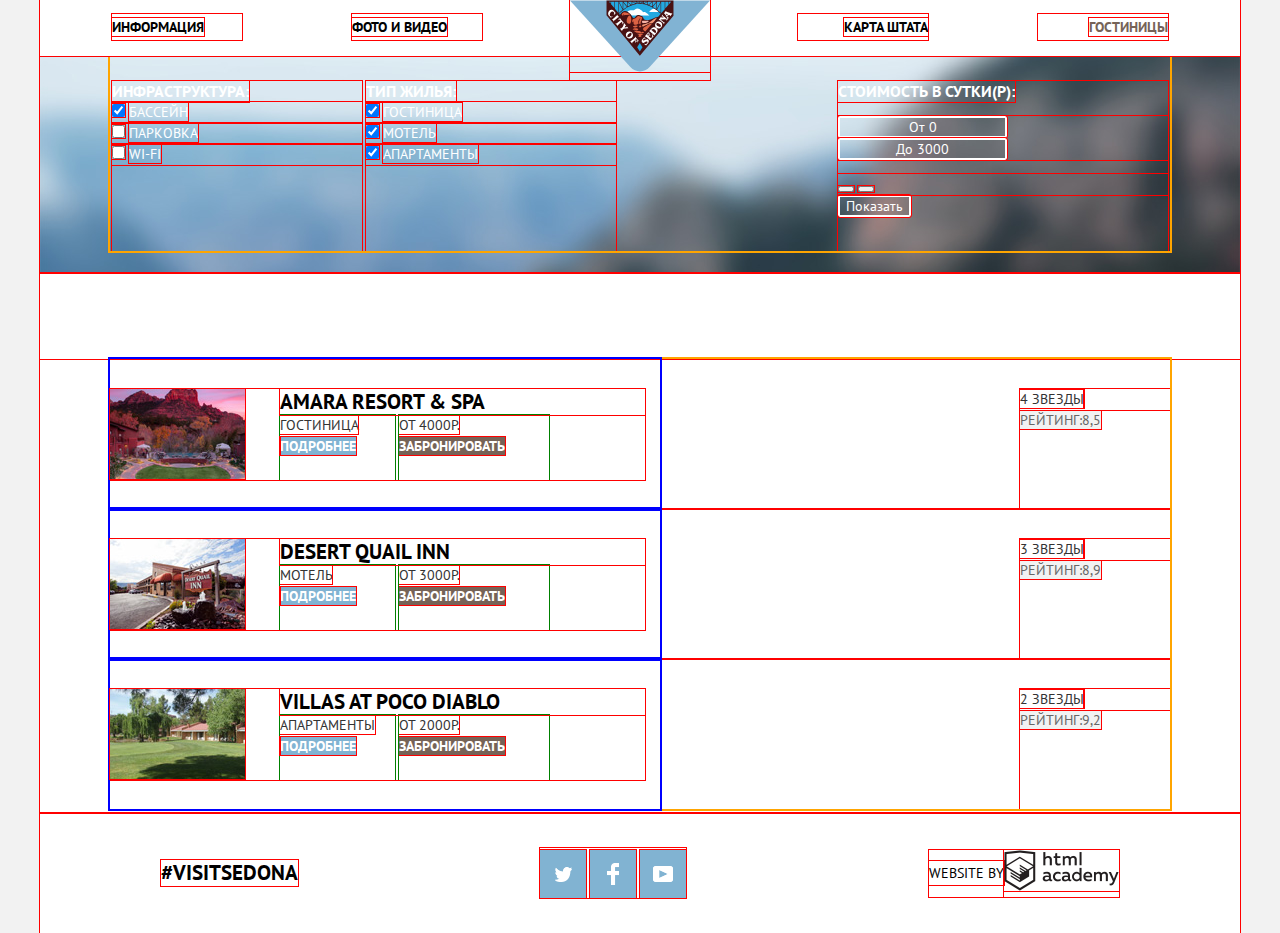
==== hotels.html @ c4cbf777 "Задание 16(v.2) Устранил замечания." ====
<!DOCTYPE html>
<html lang="ru">
  <head>
    <meta charset="utf-8">
    <title>HTML Academy: Седона</title>
    <link href="https://fonts.googleapis.com/css?family=PT+Sans:400,700&amp;subset=cyrillic" rel="stylesheet">
    <link rel="stylesheet" type="text/css" href="css/normalize.css">
    <link rel="stylesheet" type="text/css" href="css/style.css">
    <!-- <link href="css/outline.css" rel="stylesheet"> -->
  </head>
  <body class="inner-page">
   <div class="container">
    <header class="main-header">      
      <nav class="main-navigation">
        <a class="main-header-logo" href="index.html">
          <img src="img/logo-city-sedona.svg" width="140" height="72" alt="Логотип города Седона">
        </a>
        <ul class="site-navigation">
          <li>
            <a class="link-style" href="info.html">Информация</a>
          </li>
          <li>
            <a class="link-style" href="photo&video.html">Фото и видео</a>
          </li>
          <li>
            <a class="link-style" href="map.html">Карта штата</a>
          </li>
          <li class="main-navigation-current">
            <a class="link-style" href="#">Гостиницы</a>
          </li>
        </ul>
      </nav>
    </header>

    <main>
      <h1 class="visually-hidden">Поиск гостиницы в Седоне</h1>

      <section class="hotels-filter">
        <h2 class="visually-hidden">Фильтр поиска гостиницы</h2>
        <form class="filters container-second" method="get"  action="https://echo.htmlacademy.ru"> 
          <fieldset>
            <legend>Инфраструктура:</legend>
            <ul>
              <li>                
                <input class="checkbox" type="checkbox" name="pool" id="pool" checked>
                <label for="pool" >Бассейн</label>
              </li>
              <li>
                <input class="checkbox" type="checkbox" name="parking" id="parking">
                <label for="parking" >Парковка</label>
              </li>
              <li>
                <input class="checkbox" type="checkbox" name="wi-fi" id="wi-fi">
                <label for="wi-fi" >wi-fi</label>
              </li>
            </ul>            
          </fieldset>
          <fieldset>
            <legend>Тип жилья:</legend>
            <ul>
              <li>
                <input class="checkbox" type="checkbox" name="hotel" id="hotel" checked>
                <label for="hotel" >Гостиница</label>
              </li>
              <li>
                <input class="checkbox" type="checkbox" name="motel" id="motel" checked>
                <label for="motel" >Мотель</label>                
              </li>
              <li>
                <input class="checkbox" type="checkbox" name="apartaments" id="apartaments" checked>
                <label for="apartaments">Апартаменты</label>
              </li>
            </ul>
          </fieldset>
          
          <fieldset>
            <legend>Стоимость в сутки(Р):</legend>
            <p>
              <input type="text" name="cost-min" id="cost-min" value="От 0" aria-label="Цена от">
              <input type="text" name="cost-max" id="cost-max" value="До 3000" aria-label="Цена до">
            </p>
           <div>
             <button class="slider-button" type="button" aria-label="Кнопка ползунка левая"></button>
             <button class="slider-button" type="button" aria-label="Кнопка ползунка правая"></button>
           </div>
           <button class="submit-button" type="submit">Показать</button>          
          </fieldset>
        </form>        
      </section>

      <section class="hotels-list">
        <h2 class="visually-hidden">Список гостиниц</h2>
        <div class="list-sort">
          <!-- Тут будет панель сортировки -->
        </div>
        <ul class="container-second">
          <li>                        
            <div class="hotel-data">
              <img src="img/minifoto-hotels-amara.jpg" width="135" height="90" alt="Гостиница Амара">
              <div class="text-wrap">
                <a class="link-style hotel-page" href="#">
                  <h3>Amara resort & spa</h3>
                </a>
                <p class="left-group">
                  <span>Гостиница</span>
                  <a class="detail btn" href="#">Подробнее</a>
                </p>
                <p class="right-group">
                  <span>от 4000р.</span>
                  <a class="book btn" href="#">Забронировать</a>
                </p>
              </div>
            </div>

            <div class="hotel-ranking">
              <p class="hotel-stars">
                <span class="hotel-stars-text">4 Звезды</span>
                <span class="hotel-stars-img"></span>
                <span class="hotel-stars-img"></span>
                <span class="hotel-stars-img"></span>
                <span class="hotel-stars-img"></span>                
              </p>
              <p class="ranking-block">Рейтинг:8,5</p> 
            </div>
         </li>

         <li>
            <div class="hotel-data">
              <img src="img/minifoto-hotels-desert.jpg" width="135" height="90" alt="Мотель Desert Quail">
              <div class="text-wrap">
                <a class="link-style hotel-page" href="#">
                  <h3>Desert Quail INN</h3>
                </a>
                <p class="left-group">
                  <span>Мотель</span>
                  <a class="detail btn" href="#">Подробнее</a>
                </p>
                <p class="right-group">
                  <span>от 3000р.</span>
                  <a class="book btn" href="#">Забронировать</a>
                </p>
              </div>
            </div> 
            
            <div class="hotel-ranking">
              <p class="hotel-stars">
                <span class="hotel-stars-text">3 Звезды</span>
                <span class="hotel-stars-img"></span>
                <span class="hotel-stars-img"></span>
                <span class="hotel-stars-img"></span>                
              </p>
              <p class="ranking-block">Рейтинг:8,9</p> 
            </div>
         </li>

         <li>
            <div class="hotel-data">
              <img src="img/minifoto-hotels-diablo.jpg" width="135" height="90" alt="Апартаменты Villas at POCO DIABLO">
              <div class="text-wrap">
                <a class="link-style hotel-page" href="#">
                  <h3>Villas at POCO DIABLO</h3>
                </a>
                <p class="left-group">
                  <span>Апартаменты</span>
                  <a class="detail btn" href="#">Подробнее</a>
                </p>
                <p class="right-group">
                  <span>от 2000р.</span>
                  <a class="book btn" href="#">Забронировать</a>
                </p>
              </div>
            </div>
            
            <div class="hotel-ranking">
              <p class="hotel-stars">
                <span class="hotel-stars-text">2 Звезды</span>
                <span class="hotel-stars-img"></span>
                <span class="hotel-stars-img"></span>                
              </p>              
              <p class="ranking-block">Рейтинг:9,2</p>              
            </div>
         </li>         
        </ul>        
      </section>      
    </main>

    <footer class="main-footer">
      <a class="link-style" href="#">#visitsedona</a>

      <ul class="footer-social">
        <li>
          <a class="twitter" href="#">Твитер</a>
        </li>
        <li>
          <a class="facebook" href="#">Фейсбук</a>
        </li>
        <li>
          <a class="youtube" href="#">Ютуб</a>
        </li>
      </ul> 

      <p class="footer-copyright">
        <span>website by</span>
        <a href="https://htmlacademy.ru/intensive/htmlcss" target="blank">
          <img src="img/logo-academy.png" width="115" height="41" alt="Логотип HTML-Academy">
        </a>         
      </p>     
    </footer>
   </div>  
  </body>
</html>
---- css/style.css ----
body {
	margin: 0;
	padding: 0;
	margin-left: auto;
	margin-right: auto;
	
	width: 1280px;

	font-family: 'PT Sans', Arial, sans-serif;
	font-size: 14px;
	line-height: 21px;	
	color: #333333;
	text-transform: uppercase;

	/*opacity:0.4;*/

	background-color: #f2f2f2;
}

* {
	outline: 1px solid rgba(255, 0 , 0, 1);
}

a {
	text-decoration: none;	
}

.visually-hidden {
  position: absolute;
  clip: rect(0 0 0 0);
  width: 1px;
  height: 1px;
  margin: -1px;
}

.main-navigation {	
	position: relative;
	color: black;
	font-weight: bold;
	line-height: 26px;	

	background-color: #ffffff;
}

.site-navigation,
.footer-social,
.site-navigation li {
	padding: 0;
	margin: 0;
	list-style: none;	
}

.link-style {
	color: black;
}


.site-navigation a:focus,
.main-footer a:focus,
.site-navigation a:hover,
.main-footer a:hover {
	color: #81b3d2;
}

.site-navigation a:active,
.main-footer a:active {
		color: rgba(0, 0, 0, 0.3);
}

.greeting {
	background-image: url("../img/photo-canyon.jpg");
	background-position: 0 -83px;
	background-repeat: no-repeat;
	background-size: 100%;
	text-align: center;
	
	background-color: #ddebf4;
}
.greeting:after {
	position: absolute;
	display: block;
	content: "";
	width: 1202px;
	height: 91px;
	background-image: url("../img/polygon-mask.png");
	background-position: -1px 16px;
	background-repeat: no-repeat;
	background-size: 100%;
	
}


.features{
	background-color: #ffffff;
	text-align: center;
}

.features b{
	font-size: 21px;
	line-height: 26px;
	color: black;
	margin-bottom: 26px;
}

.features b+p {
	line-height: 26px;
	margin: 0;
	margin-bottom: 50px;
}

.search {
	background-color: #ffffff;
	text-align: center;
}

.search b {
	display: block;
	padding-top: 48px;
	margin-bottom: 25px;
	font-size: 30px;
	line-height: 36px;
	color: black;	
}

.search b+p {
	padding: 0;
	margin: 0;
	margin-bottom:48px;
	line-height: 24px;
}


.search-form-button {
	width: 568px;
	height: 86px;
	padding: 0;
	font-size: 21px;
	font-weight: bold;
	line-height: 24px;
	color: #ffffff;
	text-transform: uppercase;
	border: none;

	background-color: #766357;
}


.search-form-button:focus,
.search-form-button:hover {
	background-color: #604e43;
}

.search-form-button:active {
	color: rgba(255, 255, 255, 0.3);
	background-color: #503e33;
}

.search-form-modal {
	display: none;
}

/*.search-map {
	background-image: url(../img/map.jpg);
	background-position: 0 0;
	background-repeat: no-repeat;
	background-size: 100%;
}*/

.main-footer {	
	min-height: 120px;
	background-color: #ffffff;
}

.main-footer a {
	font-size: 21px;
	line-height: 26px;
	font-weight: bold;
}

.footer-social li{
	display: inline-block;
}

.footer-social a {
	display: block;
	width: 46px;
	height: 48px;
	font-size: 0px;
	
	background-color: #81b3d2;	
}


.footer-social a:focus,
.footer-social a:hover {
	background-color: #669ec0;
}

.footer-social a:active {
	background-color: #5496bd;
}

a.twitter {
	background-image: url(../img/icon-tw.png);
	background-position: 50% 50%;
	background-repeat: no-repeat;
}

a.facebook {
	background-image: url(../img/icon-fb.png);
	background-position: 50% 50%;
	background-repeat: no-repeat;
}

a.youtube {
	background-image: url(../img/icon-yt.png);
	background-position: 50% 50%;
	background-repeat: no-repeat;
}

.footer-copyright span {	
	line-height: 24px;	
	color: black;
}

.footer-copyright p {
	padding: 0;
	margin: 0;
}

/*Далее идёт стилизация внутренней страницы*/

.main-navigation-current a {
	color: #766357;
}

.hotels-filter {	
	background-image: url(../img/filter-background.jpg);
	background-position: 0 -150px;
	background-repeat: no-repeat;
	background-size: 100%;
	color: #ffffff;

	background-color: #333333;
}

.hotels-filter ul,
.hotels-list ul {
	padding-left: 0;
	margin-top: 0;
	margin-bottom: 0;
	list-style: none;	
}

.filters fieldset {
	border: none;
}

.filters legend {
font-size: 16px;
font-weight: 700;
line-height: 21px;
}

.filters input,
.submit-button {
	text-align: center;
	color: #ffffff;
	border: 2px solid white;
	border-radius: 2px;

	background-color: rgba(0, 0, 0, 0);
}
.submit-button:hover {
	color: black;
	background-color: #ffffff;
}

.hotels-list {
	background-color: #ffffff;
}

.hotels-list h3 {
	font-size: 21px;
	font-weight: bold;
	line-height: 26px;
}

.btn {
	font-weight: bold;
	color: #ffffff;

	background-color: #333333;
}

.detail {
	background-color: #81b3d2;
}

.detail:focus,
.detail:hover {
	background-color: #669ec0;
}

.detail:active {
	background-color: #5496bd;
	color: rgba(255, 255, 255, 0.3);
}

.book {
	background-color: #766357;
}

.book:focus,
.book:hover {
	background-color: #604e43;
}

.book:active {
	background-color: #503e33;
	color: rgba(255, 255, 255, 0.3);
}

.hotel-page:focus,
.hotel-page:hover {
	color: #81b3d2;
}

.hotel-page:active {
	color: rgba(0, 0, 0, 0.3);
}

.ranking-block {
	display: inline;
	color: #666666;
	padding: 5px 13px 6px 16px;
	background-color: #f2f2f2;
}

/*Далее идут сеточные стили*/



.container {
	width: 1200px;
	margin-left: auto;
	margin-right: auto;
}

.site-navigation {
	display: flex;
	flex-direction: row;
	justify-content: space-between;
}

.site-navigation li {	
		width: 130px;
		margin-top: 14px;
		margin-bottom: 16px;
}

.site-navigation li:first-child {	
		margin-left: 72px; 
}

.site-navigation li:nth-child(2) {	
		margin-left: 110px;
		margin-right: auto;
}

.site-navigation li:nth-child(3) {	
		margin-right: 110px;
		margin-left: auto;
		text-align: right;
}

.site-navigation li:last-child {	
		margin-right: 72px;
		text-align: right;
}

.main-header-logo {
	position: absolute;
	left: 50%;
	margin-left: -70px;
}

.greeting {
	min-height: 509px;
}

.greeting img {
	padding-top: 76px;

}

.features b {
	display: block;
	padding-top: 60px;
}

.features-items {
	min-height: 1098px;
}


/*.search-map {
	min-height: 473px;
}*/

.main-footer {
	display: flex;
	min-height: 120px;
	justify-content: space-around;
	align-items: center;
}

.footer-copyright {
	display: flex;
	align-items: center;
}

/*Сеточные стили внутренней страницы*/

.hotels-filter {
	min-height: 217px;
}

.filters {	
	display: flex;
	justify-content: space-between;
}
.filters fieldset {
	padding: 0;
	margin-top: 25px;
	min-height: 170px;

}

.filters fieldset:nth-child(1){
	width: 250px;
}

.filters fieldset:nth-child(2) {
	width: 250px;
	margin-right: auto;
}
.filters fieldset:nth-child(3) {
	width: 330px;
}

.hotel-ranking {
	width: 150px;
	margin-top: 30px;	
}

.hotels-list {
	min-height: 540px;
}

.list-sort {
	min-height: 86px;
}

.hotels-list ul {
	display: flex;
	flex-direction: column;	
}

.hotels-list li {
	display: flex;
	justify-content: space-between;
	min-height: 150px;

}

.hotel-data {
	position: relative;
	outline: 2px solid blue;
	width: 550px;
}

.text-wrap {		
	width: 365px;
	min-height: 90px;
	padding-left: 170px;
	margin-top: 30px;
}

.left-group {
	display: inline-block;
	width: 115px;
	min-height: 65px;
	outline: 1px solid green;	
}

.right-group {
	display: inline-block;
	width: 150px;
	min-height: 65px;
	outline: 1px solid green;
}

.hotels-list h3,
.hotels-list p {
	padding: 0;
	margin: 0;
}

.hotel-data img {
	position: absolute;
	top: 30px;
}

.relativ-footer {
	position: relative;
	opacity: 0.9;
	bottom: 125px;

}

.container-second {
	outline: 2px solid orange;
	width: 1060px;
	margin-left: auto;
	margin-right: auto;
}

/*body {
 * Временно для сетки *
  background-image: url('../img/sedona-index-maket.jpg');
  background-size: 1280px auto;
  background-repeat: no-repeat;
} 
*/
---- css/outline.css ----
/*======================================
 Системное оформление - не изменять
=======================================*/

body {
  padding: 3px;
}

body > *,
body > * > *,
body > * > * > *,
body > * > * > * > *,
body > * > * > * > * > * {
  position: relative;
}

body > *::before,
body > * > *::before,
body > * > * > *::before,
body > * > * > * > *::before,
body > * > * > * > * > *::before {
  content: "";
  position: absolute;

  height: 24px;
  padding: 2px 5px;

  font-weight: bold;
  font-size: 16px;
  line-height: 24px;
  text-transform: lowercase;
  font-family: "Courier New", monotype;
  white-space: nowrap;
}

body > *::before {
  top: -3px;
  left: -3px;
}

body > * > *::before {
  top: -3px;
  left: -3px;
}

body > * > * > *::before {
  top: 0;
  left: 0;
}

body > * > * > * > *::before {
  top: 0;
  left: 0;
}

body > * > * > * > * > *::before {
  top: 0;
  left: 0;
}

body > * {
  background: rgba(0, 128, 0, 0.2);
  box-shadow: 0 0 0 3px green;
}

body > *::before {
  color: white;

  background: green;
}

body > * > * {
  background: rgba(255, 45, 82, 0.2);
  box-shadow: 0 0 0 3px rgb(255, 45, 82);
}

body > * > *::before {
  color: white;

  background: rgb(255, 45, 82);
}

body > * > * > * {
  background: rgba(234, 255, 45, 0.2);
  box-shadow: inset 0 0 0 2px rgb(234, 255, 45);
}

body > * > * > *::before {
  color: black;

  background: rgb(234, 255, 45);
}

body > * > * > * > * {
  background: rgba(0, 0, 255, 0.2);
  box-shadow: inset 0 0 0 2px blue;
}

body > * > * > * > *::before {
  color: white;

  background: blue;
}

body > * > * > * > * > * {
  background: rgba(128, 0, 128, 0.2);
  box-shadow: inset 0 0 0 2px purple;
}

body > * > * > * > * > *::before {
  color: white;

  background: purple;
}

.main-header::before {
  content: ".main-header";
  top: auto;
  bottom: 0;
}

.container::before {
  content: ".container";
}

main.container::before {
  content: ".container";
  top: -28px;
}

.main-header .container::before {
  top: auto;
  bottom: -28px;
}

.main-navigation::before {
  content: ".main-navigation";
  top: auto;
  left: auto;
  bottom: 0;
  right: 0;
}

.main-navigation-wrapper::before {
  content: ".main-navigation-wrapper";
}

.site-navigation::before {
  content: ".site-navigation";
}

.user-navigation::before {
  content: ".user-navigation";
}

.main-header-logo::before {
  content: ".main-header-logo";
}

.features::before {
  content: ".features";
}

.features-list::before {
  content: ".features-list";
}

.feature-item::before {
  content: ".feature-item";
  top: auto;
  bottom: 0;
}

.index-columns::before {
  content: ".index-columns";
}

.news::before {
  content: ".news";
}

.gallery::before {
  content: ".gallery";
}

.contacts::before {
  content: ".contacts";
}

.appointment::before {
  content: ".appointment";
}

.main-footer::before {
  content: ".main-footer";
}

.main-footer .container::before {
  top: -28px;
}

.footer-contacts::before {
  content: ".footer-contacts";
}

.footer-social::before {
  content: ".footer-social";
}

.footer-copyright::before {
  content: ".footer-copyright";
}

.breadcrumbs::before {
  content: ".breadcrumbs";
}

.page-title::before {
  content: ".page-title";
}

.catalog-columns::before {
  content: ".catalog-columns";
  top: -28px;
}

.filters::before {
  content: ".filters";
}

.catalog::before {
  content: '.catalog';
}

.catalog-list::before {
  content: ".catalog-list";
}

.catalog-item::before {
  content: ".catalog-item";
  top: auto;
  bottom: 0;
}

.pagination-list::before {
  content: ".pagination-list";
}

.product-photos::before {
  content: ".product-photos";
}

.product-info::before {
  content: ".product-info";
}
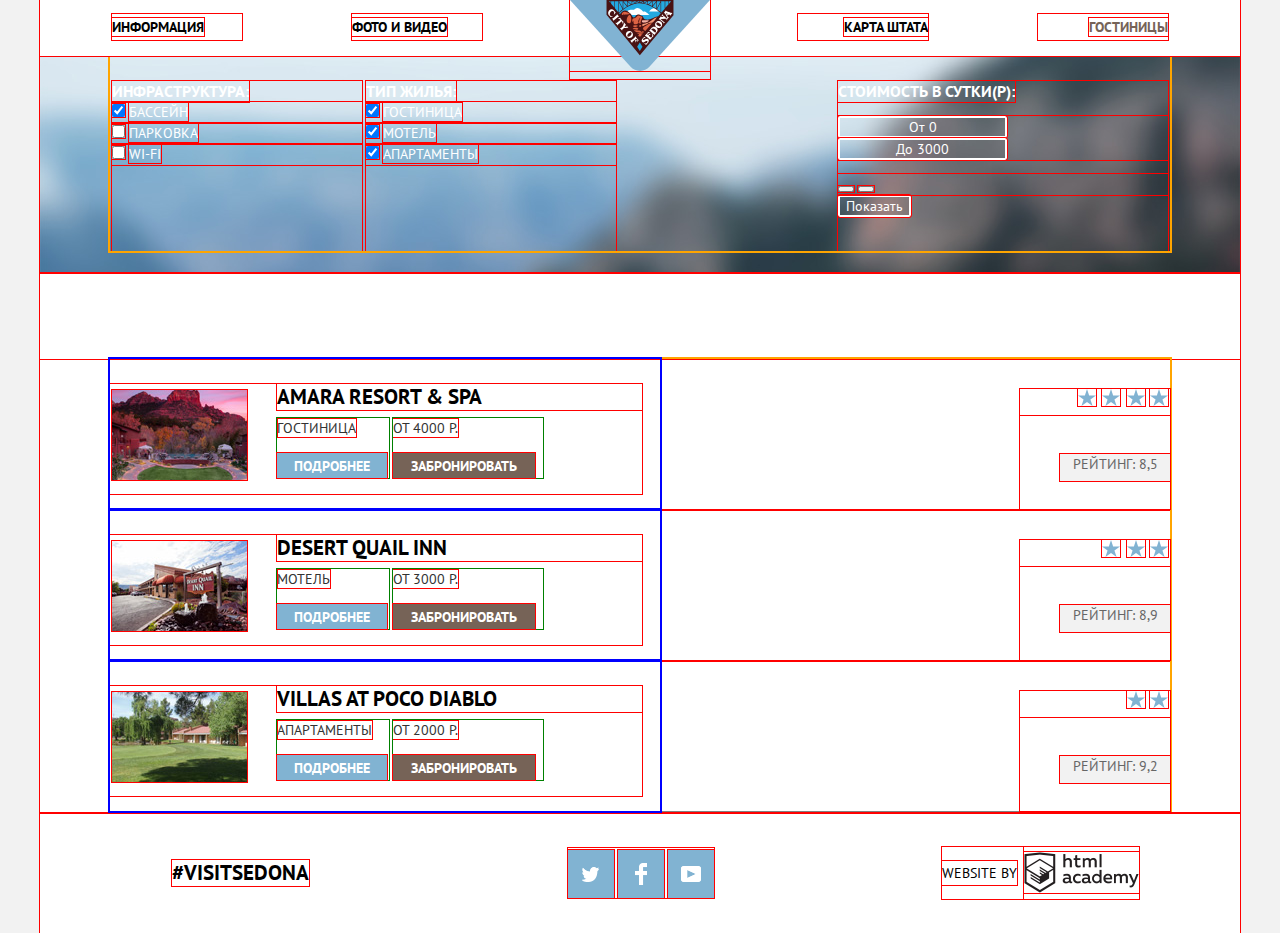
==== commit 3efd2f49: "Задание №19" ====
--- a/hotels.html
+++ b/hotels.html
@@ -106,7 +106,7 @@
                   <a class="detail btn" href="#">Подробнее</a>
                 </p>
                 <p class="right-group">
-                  <span>от 4000р.</span>
+                  <span>от 4000 р.</span>
                   <a class="book btn" href="#">Забронировать</a>
                 </p>
               </div>
@@ -118,9 +118,9 @@
                 <span class="hotel-stars-img"></span>
                 <span class="hotel-stars-img"></span>
                 <span class="hotel-stars-img"></span>
-                <span class="hotel-stars-img"></span>                
+                <span class="hotel-stars-img"></span>
               </p>
-              <p class="ranking-block">Рейтинг:8,5</p> 
+              <p class="ranking-block">Рейтинг: 8,5</p> 
             </div>
          </li>
 
@@ -136,11 +136,11 @@
                   <a class="detail btn" href="#">Подробнее</a>
                 </p>
                 <p class="right-group">
-                  <span>от 3000р.</span>
+                  <span>от 3000 р.</span>
                   <a class="book btn" href="#">Забронировать</a>
                 </p>
               </div>
-            </div> 
+            </div>
             
             <div class="hotel-ranking">
               <p class="hotel-stars">
@@ -149,7 +149,7 @@
                 <span class="hotel-stars-img"></span>
                 <span class="hotel-stars-img"></span>                
               </p>
-              <p class="ranking-block">Рейтинг:8,9</p> 
+              <p class="ranking-block">Рейтинг: 8,9</p> 
             </div>
          </li>
 
@@ -165,7 +165,7 @@
                   <a class="detail btn" href="#">Подробнее</a>
                 </p>
                 <p class="right-group">
-                  <span>от 2000р.</span>
+                  <span>от 2000 р.</span>
                   <a class="book btn" href="#">Забронировать</a>
                 </p>
               </div>
@@ -177,7 +177,7 @@
                 <span class="hotel-stars-img"></span>
                 <span class="hotel-stars-img"></span>                
               </p>              
-              <p class="ranking-block">Рейтинг:9,2</p>              
+              <p class="ranking-block">Рейтинг: 9,2</p>              
             </div>
          </li>         
         </ul>        
@@ -185,7 +185,7 @@
     </main>
 
     <footer class="main-footer">
-      <a class="link-style" href="#">#visitsedona</a>
+      <a class="link-style visitsedona" href="#">#visitsedona</a>
 
       <ul class="footer-social">
         <li>
--- a/css/style.css
+++ b/css/style.css
@@ -1,4 +1,5 @@
 body {
+	position: relative;
 	margin: 0;
 	padding: 0;
 	margin-left: auto;
@@ -25,12 +26,27 @@
 	text-decoration: none;	
 }
 
-.visually-hidden {
+img {
+  max-width: 100%;
+  height: auto;
+}
+
+.visually-hidden:not(:focus):not(:active),
+input[type="checkbox"].visually-hidden,
+input[type="radio"].visually-hidden {
   position: absolute;
-  clip: rect(0 0 0 0);
+
   width: 1px;
   height: 1px;
   margin: -1px;
+  border: 0;
+  padding: 0;
+
+  white-space: nowrap;
+
+  clip-path: inset(100%);
+  clip: rect(0 0 0 0);
+  overflow: hidden;
 }
 
 .main-navigation {	
@@ -108,7 +124,7 @@
 	margin-bottom: 50px;
 }
 
-.search {
+.search {	
 	background-color: #ffffff;
 	text-align: center;
 }
@@ -155,16 +171,217 @@
 	background-color: #503e33;
 }
 
-.search-form-modal {
-	display: none;
-}
-
-/*.search-map {
-	background-image: url(../img/map.jpg);
-	background-position: 0 0;
+.search-form-modal {	
+	position: absolute;	
+	top: 2169px;	
+	left: 50%;	
+	margin-left: -284px;
+	width: 568px;
+	min-height: 395px;
+	padding: 55px;
+	box-sizing: border-box;
+
+	color: #000000;
+	font-weight: 700;
+	line-height: 26px;	
+
+	background-color: #ffffff;
+	box-shadow: 0 5px 15px rgba(0, 1, 1, 0.2);
+}
+
+.searh-form input {
+	padding: 0;
+	border:none;
+	font-family: 'PT Sans', Arial, sans-serif;
+	font-size: 14px;
+	color: #000000;
+	font-weight: 700;
+	line-height: 26px;
+	text-transform: uppercase;
+
+	background-color: #f2f2f2;
+}
+
+.searh-form input:focus {
+	border: 2px solid #e5e5e5;
+	box-sizing: border-box;
+	background-color: #ffffff;
+}
+
+.searh-form input:hover {
+	background-color: #ebebeb;
+}
+
+.input-relative {
+	display: inline-block;
+	position: relative;
+	outline: 1px solid green;
+	width: 227px;
+	height: 38px;
+}
+.input-relative button {
+	width: 115px;
+	position: absolute;
+}
+
+
+.searh-form p:nth-child(1) {
+	margin-bottom: 29px;
+}
+
+.searh-form p:nth-child(2) {
+	margin-bottom: 30px;
+}
+.searh-form input {
+	display: inline-block;
+}
+
+label[for="date-arrival"] {
+	display: inline-block;
+	width: 108px;	
+}
+
+label[for="date-departure"] {
+	display: inline-block;
+	width: 108px;
+}
+
+
+
+label[for="number-of-adults"] {
+	display: inline-block;
+	width: 108px;
+}
+label[for="number-of-children"] {
+	display: inline-block;
+	width: 108px;
+	text-align: center;
+	padding-left: 25px;
+
+	box-sizing: border-box;
+}
+
+
+
+input[name="date-arrival"],
+input[name="date-departure"] {
+	width: 346px;
+	height: 38px;
+	padding-left: 13px;
+
+	box-sizing: border-box;
+}
+
+input[name="number-of-adults"],
+input[name="number-of-children"] {
+	width: 115px;
+	height: 38px;
+	text-align: center;
+}
+
+.searh-form button {
+	font-size: 0;
+}
+
+.searh-form button[type="button"] {
+	display: block;
+	position: absolute;
+	border: none;
+
+	width: 12px;
+	height: 11px;
+}
+
+button[type="button"].calendar-arrival {
+	width: 23px;
+	height: 22px;
+	right: 62px;
+	top: 62px;
+
+	background-image: url(../img/icon-calendar.png);
+	background-position: 50% 50%;
 	background-repeat: no-repeat;
 	background-size: 100%;
-}*/
+}
+
+button[type="button"].calendar-departure {
+	width: 23px;
+	height: 22px;
+	right: 62px;
+	top: 130px;
+
+	background-image: url(../img/icon-calendar.png);
+	background-position: 50% 50%;
+	background-repeat: no-repeat;
+	background-size: 100%;
+}
+
+.minus-adults {
+	top: 15px;
+	left: 125px;
+	background-image: url(../img/icon-minus.png);
+	background-position: 50% 50%;
+	background-repeat: no-repeat;
+	background-size: 100%;
+
+}
+
+.pluse-adults {
+	top: 15px;
+	left: 200px;
+	background-image: url(../img/icon-pluse.png);
+	background-position: 50% 50%;
+	background-repeat: no-repeat;
+	background-size: 100%;
+}
+
+.minus-children {
+	top: 15px;
+	left: 125px;
+	background-image: url(../img/icon-minus.png);
+	background-position: 50% 50%;
+	background-repeat: no-repeat;
+	background-size: 100%;
+}
+
+.pluse-children {
+	top: 15px;
+	left: 200px;
+	background-image: url(../img/icon-pluse.png);
+	background-position: 50% 50%;
+	background-repeat: no-repeat;
+	background-size: 100%;
+}
+
+.searh-form button[type="submit"] {
+	margin-top: 54px;	
+	width: 458px;
+	height: 58px;
+	font-family: 'PT Sans', Arial, sans-serif;
+	font-size: 21px;
+	color: #ffffff;
+	font-weight: 700;
+	line-height: 26px;
+	text-transform: uppercase;
+	border: none;
+
+	background-color: #81b3d2;
+}
+
+.searh-form button[type="submit"]:focus,
+.searh-form button[type="submit"]:hover {
+	background-color: #669ec0;
+}
+
+.searh-form button[type="submit"]:active {
+	color: rgba(255, 255, 255, 0.3);
+	background-color: #5496bd;
+}
+
+.search-form-modal p {
+	margin: 0;
+	padding: 0;
+}
 
 .main-footer {	
 	min-height: 120px;
@@ -197,7 +414,7 @@
 }
 
 .footer-social a:active {
-	background-color: #5496bd;
+	background-color: #5496bd;	
 }
 
 a.twitter {
@@ -218,15 +435,42 @@
 	background-repeat: no-repeat;
 }
 
-.footer-copyright span {	
+.footer-copyright span {
 	line-height: 24px;	
 	color: black;
+}
+
+.footer-copyright a {	
+	position: relative;
+	padding-top: 5px;	
 }
 
 .footer-copyright p {
 	padding: 0;
 	margin: 0;
 }
+
+.footer-copyright a:hover:after {
+	content: "";
+	display: block;
+	width: 115px;
+	height: 41px;
+	position: absolute;
+	top: 5px;
+
+	background-image: url(../img/logo-academy-blue.png);
+	background-position: 50% 50%;
+	background-repeat: no-repeat;
+
+	background-color: #ffffff;	
+}
+
+.footer-copyright a:active:after {
+	background-image: url(../img/logo-academy-grey.png);
+	background-position: 50% 50%;
+	background-repeat: no-repeat;
+}
+
 
 /*Далее идёт стилизация внутренней страницы*/
 
@@ -287,13 +531,22 @@
 }
 
 .btn {
+	position: absolute;
+	bottom: 0;
 	font-weight: bold;
 	color: #ffffff;
+	padding-top: 3px;
+	box-sizing: border-box;
 
 	background-color: #333333;
 }
 
 .detail {
+	display: block;
+	width: 110px;
+	height: 25px;
+	text-align: center;
+
 	background-color: #81b3d2;
 }
 
@@ -308,6 +561,11 @@
 }
 
 .book {
+	display: block;
+	width: 142px;
+	height: 25px;
+	text-align: center;	
+
 	background-color: #766357;
 }
 
@@ -331,10 +589,48 @@
 }
 
 .ranking-block {
-	display: inline;
+	position: absolute;
+	top: 65px;
+	right: 0;	
+	width: 110px;
+	height: 27px;
 	color: #666666;
-	padding: 5px 13px 6px 16px;
+	text-align: center;
+
+	/*Почему не работает?
+	padding-top: 5px;
+	box-sizing: border-box;*/
+
 	background-color: #f2f2f2;
+}
+
+.hotel-stars-img{
+display: inline-block;
+float: right;
+margin-right: 2px;
+width: 18px;
+height: 17px;
+background-image: url("../img/star.svg");
+background-position: 50% 50%;
+background-repeat: no-repeat;
+background-size: 100%;
+}
+
+.hotel-stars span:nth-child(3) {
+	margin-right: 5px;
+}
+
+.hotel-stars span:nth-child(4) {
+	margin-right: 7px;
+}
+
+.hotel-stars span:nth-child(5) {
+	margin-right: 6px;
+}
+
+
+.hotel-stars .hotel-stars-text{
+font-size: 0;
 }
 
 /*Далее идут сеточные стили*/
@@ -351,6 +647,7 @@
 	display: flex;
 	flex-direction: row;
 	justify-content: space-between;
+	flex-wrap: wrap; 
 }
 
 .site-navigation li {	
@@ -403,21 +700,34 @@
 	min-height: 1098px;
 }
 
-
-/*.search-map {
-	min-height: 473px;
-}*/
-
 .main-footer {
 	display: flex;
 	min-height: 120px;
-	justify-content: space-around;
+	justify-content: space-between;
 	align-items: center;
+}
+
+.visitsedona {
+	margin-left: 132px;
+}
+
+.footer-social {
+	margin-left: 30px;
 }
 
 .footer-copyright {
 	display: flex;
+	width: 197px;
+	margin-right: 101px;
+	justify-content: space-between;
 	align-items: center;
+}
+
+.relativ-footer {
+	position: absolute;
+	bottom: 6px;
+	opacity: 0.9;
+	width: 1200px;
 }
 
 /*Сеточные стили внутренней страницы*/
@@ -450,6 +760,7 @@
 }
 
 .hotel-ranking {
+	position: relative;
 	width: 150px;
 	margin-top: 30px;	
 }
@@ -464,14 +775,14 @@
 
 .hotels-list ul {
 	display: flex;
-	flex-direction: column;	
+	flex-direction: column;
 }
 
 .hotels-list li {
 	display: flex;
 	justify-content: space-between;
 	min-height: 150px;
-
+	border-bottom: 1px solid grey;
 }
 
 .hotel-data {
@@ -482,22 +793,24 @@
 
 .text-wrap {		
 	width: 365px;
-	min-height: 90px;
-	padding-left: 170px;
-	margin-top: 30px;
+	min-height: 110px;
+	padding-left: 167px;
+	margin-top: 25px;
 }
 
 .left-group {
+	position: relative;
 	display: inline-block;
-	width: 115px;
-	min-height: 65px;
+	width: 112px;
+	min-height: 60px;
 	outline: 1px solid green;	
 }
 
 .right-group {
+	position: relative;
 	display: inline-block;
 	width: 150px;
-	min-height: 65px;
+	min-height: 60px;
 	outline: 1px solid green;
 }
 
@@ -507,16 +820,14 @@
 	margin: 0;
 }
 
+.hotels-list h3 {
+	margin-bottom: 8px;
+}
+
 .hotel-data img {
 	position: absolute;
-	top: 30px;
-}
-
-.relativ-footer {
-	position: relative;
-	opacity: 0.9;
-	bottom: 125px;
-
+	top: 31px;
+	left: 2px;
 }
 
 .container-second {
@@ -526,10 +837,3 @@
 	margin-right: auto;
 }
 
-/*body {
- * Временно для сетки *
-  background-image: url('../img/sedona-index-maket.jpg');
-  background-size: 1280px auto;
-  background-repeat: no-repeat;
-} 
-*/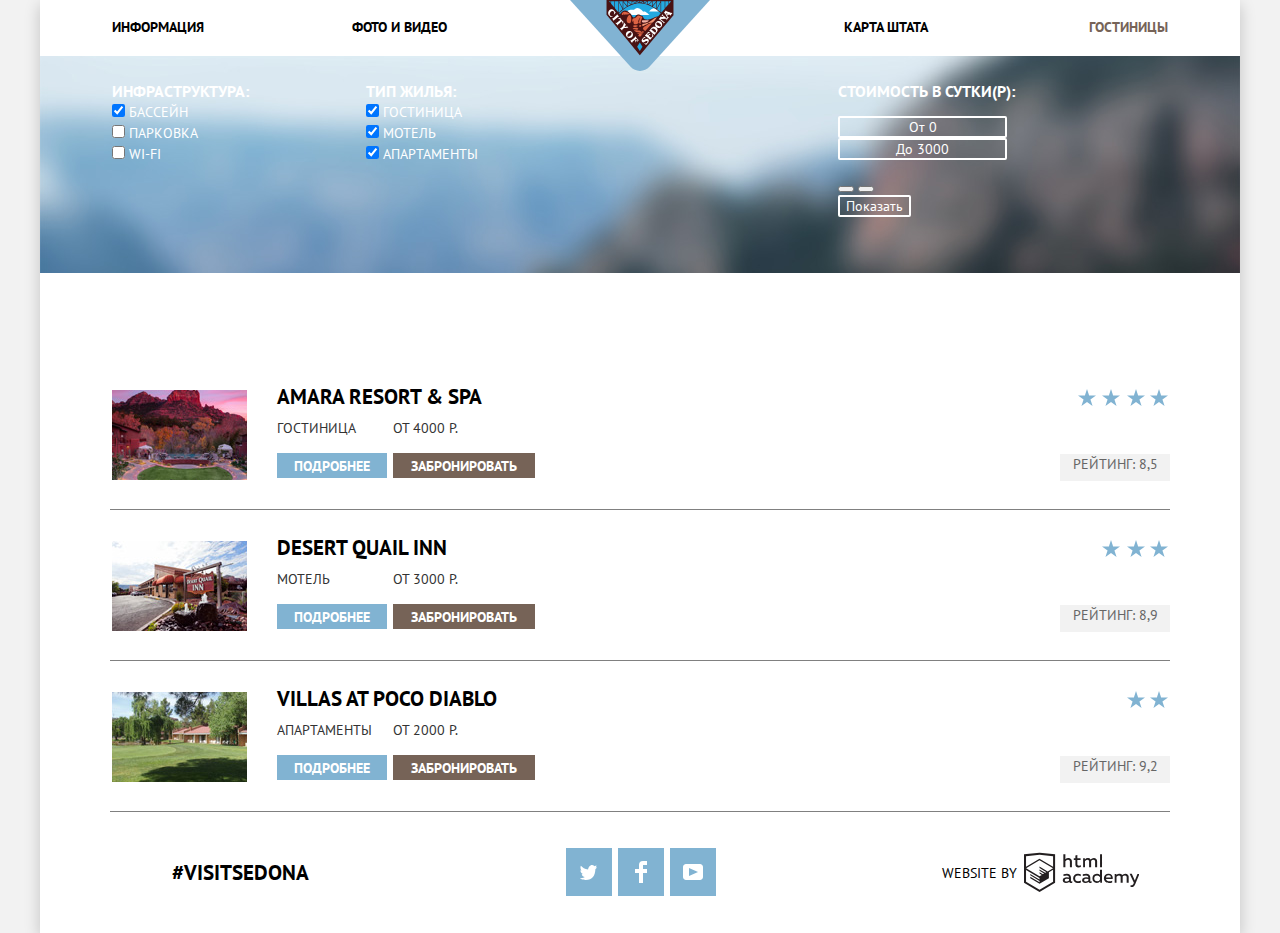
==== commit c4f853da: "Задание #19(v.2)" ====
--- a/hotels.html
+++ b/hotels.html
@@ -201,8 +201,10 @@
 
       <p class="footer-copyright">
         <span>website by</span>
-        <a href="https://htmlacademy.ru/intensive/htmlcss" target="blank">
-          <img src="img/logo-academy.png" width="115" height="41" alt="Логотип HTML-Academy">
+        <a class="HTML-Academy-link" href="https://htmlacademy.ru/intensive/htmlcss" target="blank">
+          <svg xmlns="http://www.w3.org/2000/svg" width="115" height="41" aria-label="Логотип HTML-Academy" data-name="Layer 1" viewBox="0 0 113 39">
+            <path fill="#231f20" d="M46.84 28.22a2.07 2.07 0 0 0 .58-.11v1.4a3.41 3.41 0 0 1-1.24.22 1.75 1.75 0 0 1-1.75-1 5.08 5.08 0 0 1-3.3 1.13c-1.59 0-3.06-.87-3.06-2.68 0-2.24 2.08-2.93 3.9-2.93a11.63 11.63 0 0 1 2.28.26v-.31c0-1.09-.8-1.86-2.3-1.86a7.79 7.79 0 0 0-3.15.67v-1.79a10.72 10.72 0 0 1 3.35-.58c2.48 0 4 1.18 4 3.83v3.14a.57.57 0 0 0 .69.61zm-6.76-1.19a1.42 1.42 0 0 0 1.64 1.29 3.56 3.56 0 0 0 2.53-1v-1.51a10.21 10.21 0 0 0-1.9-.22c-1.1.01-2.27.35-2.27 1.45zM53.06 20.62a5.29 5.29 0 0 1 2.7.67v1.79a4.28 4.28 0 0 0-2.42-.73 2.89 2.89 0 1 0 0 5.76 5.26 5.26 0 0 0 2.55-.67v1.8a6.58 6.58 0 0 1-2.9.6 4.42 4.42 0 0 1-4.72-4.54 4.54 4.54 0 0 1 4.79-4.68zM65.84 28.22a2.07 2.07 0 0 0 .58-.11v1.4a3.41 3.41 0 0 1-1.24.22 1.75 1.75 0 0 1-1.75-1 5.08 5.08 0 0 1-3.3 1.13c-1.59 0-3.06-.87-3.06-2.68 0-2.24 2.08-2.93 3.9-2.93a11.63 11.63 0 0 1 2.28.26v-.31c0-1.09-.8-1.86-2.3-1.86a7.79 7.79 0 0 0-3.15.67v-1.79a10.72 10.72 0 0 1 3.35-.58c2.48 0 4 1.18 4 3.83v3.14a.57.57 0 0 0 .69.61zm-6.76-1.19a1.42 1.42 0 0 0 1.64 1.29 3.56 3.56 0 0 0 2.53-1v-1.51a10.21 10.21 0 0 0-1.9-.22c-1.11.01-2.27.35-2.27 1.45zM76.67 16.85v12.76h-1.76v-1.39a4.07 4.07 0 0 1-3.35 1.62 4.62 4.62 0 0 1 0-9.22 4 4 0 0 1 3.15 1.37v-5.14h2zm-4.76 5.48a2.9 2.9 0 0 0 0 5.8 3 3 0 0 0 2.79-1.84v-2.13a3.06 3.06 0 0 0-2.79-1.83zM82.99 20.62c3.48 0 4.68 2.81 4.12 5.34h-6.58c.22 1.57 1.75 2.22 3.35 2.22a6.41 6.41 0 0 0 2.77-.62v1.68a7.5 7.5 0 0 1-3.14.6c-2.68 0-5-1.53-5-4.61a4.39 4.39 0 0 1 4.48-4.61zm.09 1.62a2.39 2.39 0 0 0-2.57 2.26h4.85a2.06 2.06 0 0 0-2.28-2.26zM89.1 29.61v-8.75h1.73v1.09a4 4 0 0 1 2.92-1.33 3 3 0 0 1 2.73 1.4 4.33 4.33 0 0 1 3.06-1.4 3.21 3.21 0 0 1 3.32 3.52v5.47h-2V24.2a1.67 1.67 0 0 0-1.73-1.84 2.94 2.94 0 0 0-2.17 1.18V29.61h-2V24.2a1.67 1.67 0 0 0-1.73-1.84 3.11 3.11 0 0 0-2.32 1.35v5.91h-2zM111.47 20.86h2l-4.1 9.93c-.95 2.28-2.19 3-3.52 3a5 5 0 0 1-1.15-.15v-1.66a3 3 0 0 0 .89.13c.95 0 1.66-.67 2.17-2l.18-.44-4.16-8.82h2.13l3 6.6zM40.66 1.53v5a4 4 0 0 1 2.83-1.2A3.41 3.41 0 0 1 47.1 8.9v5.41h-2V9.15a1.9 1.9 0 0 0-2-2.1 3.08 3.08 0 0 0-2.44 1.46v5.8h-2V1.53h2zM52.43 2.42v3.12h3.17v1.71h-3.17v4c0 1.15.53 1.53 1.66 1.53a4.71 4.71 0 0 0 1.77-.35v1.68a7.14 7.14 0 0 1-2.35.38 2.68 2.68 0 0 1-3-2.88V7.23h-1.6V5.52h1.57V2.88zM58.1 14.29V5.54h1.73v1.09a4 4 0 0 1 2.92-1.33 3 3 0 0 1 2.73 1.4 4.33 4.33 0 0 1 3.06-1.4 3.21 3.21 0 0 1 3.32 3.52v5.47h-2V8.88a1.67 1.67 0 0 0-1.73-1.84 2.94 2.94 0 0 0-2.17 1.18V14.29h-2V8.88a1.67 1.67 0 0 0-1.73-1.84 3.11 3.11 0 0 0-2.32 1.35v5.91h-2zM74.72 1.52h1.95v12.76h-1.95zM15.44.02h-.16L0 1.62v28l15.28 9.09 15.28-9.09v-28zm13.12 28.45l-13.28 7.9L2 28.47V16.99l13.22 7.87v1.43l-9.07-5.4v1.38l9.11 5.47v1.46l-9.1-5.42v1.38l9.11 5.47 9.19-5.5V19.22l4.1-2.45v11.67zm0-13.16l-3.65 2.14-1.68 1-8-4.76v1.38l6.84 4.07h-.06l-.15.09-1 .57-5.64-3.36v1.38l4.45 2.65-1.05.7-3.36-2v1.38l2.21 1.3-2.25 1.35-13.16-7.82 13.17-7.92zm0-1.39L15.21 6.05l-13.2 7.86V3.41l13.28-1.39 13.28 1.39v10.51z"/>
+          </svg>
         </a>         
       </p>     
     </footer>
--- a/css/style.css
+++ b/css/style.css
@@ -18,12 +18,12 @@
 	background-color: #f2f2f2;
 }
 
-* {
+/** {
 	outline: 1px solid rgba(255, 0 , 0, 1);
-}
+}*/
 
 a {
-	text-decoration: none;	
+	text-decoration: none;
 }
 
 img {
@@ -124,15 +124,16 @@
 	margin-bottom: 50px;
 }
 
-.search {	
+.search {
+	position: relative;
 	background-color: #ffffff;
 	text-align: center;
 }
 
 .search b {
 	display: block;
-	padding-top: 48px;
-	margin-bottom: 25px;
+	padding-top: 53px;
+	margin-bottom: 23px;
 	font-size: 30px;
 	line-height: 36px;
 	color: black;	
@@ -173,7 +174,7 @@
 
 .search-form-modal {	
 	position: absolute;	
-	top: 2169px;	
+	bottom: 205px;	
 	left: 50%;	
 	margin-left: -284px;
 	width: 568px;
@@ -212,19 +213,6 @@
 	background-color: #ebebeb;
 }
 
-.input-relative {
-	display: inline-block;
-	position: relative;
-	outline: 1px solid green;
-	width: 227px;
-	height: 38px;
-}
-.input-relative button {
-	width: 115px;
-	position: absolute;
-}
-
-
 .searh-form p:nth-child(1) {
 	margin-bottom: 29px;
 }
@@ -232,8 +220,9 @@
 .searh-form p:nth-child(2) {
 	margin-bottom: 30px;
 }
-.searh-form input {
-	display: inline-block;
+
+.searh-form label {
+	text-align: left;
 }
 
 label[for="date-arrival"] {
@@ -246,35 +235,35 @@
 	width: 108px;
 }
 
-
+.number-person {
+	display: flex;
+}
 
 label[for="number-of-adults"] {
-	display: inline-block;
-	width: 108px;
+	width: 113px;
+	padding-top: 5px;
+	box-sizing: border-box;
 }
 label[for="number-of-children"] {
-	display: inline-block;
-	width: 108px;
+	width: 113px;
 	text-align: center;
-	padding-left: 25px;
-
+	margin-left: auto;
+	padding-top: 5px;
+	padding-left: 20px;
 	box-sizing: border-box;
 }
-
-
 
 input[name="date-arrival"],
 input[name="date-departure"] {
 	width: 346px;
 	height: 38px;
 	padding-left: 13px;
-
 	box-sizing: border-box;
 }
 
 input[name="number-of-adults"],
 input[name="number-of-children"] {
-	width: 115px;
+	width: 38px;
 	height: 38px;
 	text-align: center;
 }
@@ -284,85 +273,172 @@
 }
 
 .searh-form button[type="button"] {
+	width: 38px;
+	height: 38px;
+	border: none;
+	padding: 0;
+	margin: 0;	
+}
+
+button[type="button"].calendar-arrival {
+	display: block;
+	position: absolute;
+	border: none;	
+	
+	width: 23px;
+	height: 22px;
+	right: 63px;
+	top: 62px;
+
+	background-image: url(../img/icon-calendar.png);
+	background-position: 50% 50%;
+	background-repeat: no-repeat;
+
+	background-color: #f2f2f2;
+}
+
+button[type="button"].calendar-arrival:focus,
+button[type="button"].calendar-arrival:hover {
+	background-image: url(../img/icon-calendar-black.png);
+	background-position: 50% 50%;
+	background-repeat: no-repeat;
+}
+
+button[type="button"].calendar-arrival:active {
+	background-image: url(../img/icon-calendar-blue.png);
+	background-position: 50% 50%;
+	background-repeat: no-repeat;
+}
+
+button[type="button"].calendar-departure {
 	display: block;
 	position: absolute;
 	border: none;
 
-	width: 12px;
-	height: 11px;
-}
-
-button[type="button"].calendar-arrival {
 	width: 23px;
 	height: 22px;
-	right: 62px;
-	top: 62px;
+	right: 63px;
+	top: 129px;
 
 	background-image: url(../img/icon-calendar.png);
 	background-position: 50% 50%;
 	background-repeat: no-repeat;
-	background-size: 100%;
-}
-
-button[type="button"].calendar-departure {
-	width: 23px;
-	height: 22px;
-	right: 62px;
-	top: 130px;
-
-	background-image: url(../img/icon-calendar.png);
-	background-position: 50% 50%;
-	background-repeat: no-repeat;
-	background-size: 100%;
+
+	background-color: #f2f2f2;
+}
+
+button[type="button"].calendar-departure:focus,
+button[type="button"].calendar-departure:hover {
+	background-image: url(../img/icon-calendar-black.png);
+	background-position: 50% 50%;
+	background-repeat: no-repeat;
+}
+
+button[type="button"].calendar-departure:active {
+	background-image: url(../img/icon-calendar-blue.png);
+	background-position: 50% 50%;
+	background-repeat: no-repeat;
 }
 
 .minus-adults {
-	top: 15px;
-	left: 125px;
 	background-image: url(../img/icon-minus.png);
 	background-position: 50% 50%;
 	background-repeat: no-repeat;
-	background-size: 100%;
-
+	background-color: #f2f2f2;
+}
+
+.minus-adults:focus,
+.minus-adults:hover {
+	background-image: url(../img/icon-minus-black.png);
+	background-position: 50% 50%;
+	background-repeat: no-repeat;
+	background-color: #f2f2f2;
+}
+
+.minus-adults:active {
+	background-image: url(../img/icon-minus-blue.png);
+	background-position: 50% 50%;
+	background-repeat: no-repeat;
+	background-color: #f2f2f2;
 }
 
 .pluse-adults {
-	top: 15px;
-	left: 200px;
 	background-image: url(../img/icon-pluse.png);
 	background-position: 50% 50%;
 	background-repeat: no-repeat;
-	background-size: 100%;
+	background-color: #f2f2f2;
+}
+
+.pluse-adults:focus,
+.pluse-adults:hover {
+	background-image: url(../img/icon-pluse-black.png);
+	background-position: 50% 50%;
+	background-repeat: no-repeat;
+	background-color: #f2f2f2;
+}
+
+.pluse-adults:active {
+	background-image: url(../img/icon-pluse-blue.png);
+	background-position: 50% 50%;
+	background-repeat: no-repeat;
+	background-color: #f2f2f2;
 }
 
 .minus-children {
-	top: 15px;
-	left: 125px;
 	background-image: url(../img/icon-minus.png);
 	background-position: 50% 50%;
 	background-repeat: no-repeat;
-	background-size: 100%;
+	background-color: #f2f2f2;
+}
+
+.minus-children:focus,
+.minus-children:hover {
+	background-image: url(../img/icon-minus-black.png);
+	background-position: 50% 50%;
+	background-repeat: no-repeat;
+	background-color: #f2f2f2;
+}
+
+.minus-children:active {
+	background-image: url(../img/icon-minus-blue.png);
+	background-position: 50% 50%;
+	background-repeat: no-repeat;
+	background-color: #f2f2f2;
 }
 
 .pluse-children {
-	top: 15px;
-	left: 200px;
 	background-image: url(../img/icon-pluse.png);
 	background-position: 50% 50%;
 	background-repeat: no-repeat;
-	background-size: 100%;
+	background-color: #f2f2f2;
+}
+
+.pluse-children:focus,
+.pluse-children:hover {
+	background-image: url(../img/icon-pluse-black.png);
+	background-position: 50% 50%;
+	background-repeat: no-repeat;
+	background-color: #f2f2f2;
+}
+
+.pluse-children:active {
+	background-image: url(../img/icon-pluse-blue.png);
+	background-position: 50% 50%;
+	background-repeat: no-repeat;
+	background-color: #f2f2f2;
 }
 
 .searh-form button[type="submit"] {
 	margin-top: 54px;	
-	width: 458px;
-	height: 58px;
+	width: 100%;
+	min-height: 58px;
 	font-family: 'PT Sans', Arial, sans-serif;
 	font-size: 21px;
 	color: #ffffff;
 	font-weight: 700;
 	line-height: 26px;
 	text-transform: uppercase;
+	word-wrap: break-word; 
 	border: none;
 
 	background-color: #81b3d2;
@@ -392,10 +468,6 @@
 	font-size: 21px;
 	line-height: 26px;
 	font-weight: bold;
-}
-
-.footer-social li{
-	display: inline-block;
 }
 
 .footer-social a {
@@ -407,6 +479,23 @@
 	background-color: #81b3d2;	
 }
 
+a.twitter {
+	background-image: url(../img/icon-tw.svg);
+	background-position: 50% 50%;
+	background-repeat: no-repeat;
+}
+
+a.facebook {
+	background-image: url(../img/icon-fb.svg);
+	background-position: 50% 50%;
+	background-repeat: no-repeat;
+}
+
+a.youtube {
+	background-image: url(../img/icon-yt.svg);
+	background-position: 50% 50%;
+	background-repeat: no-repeat;
+}
 
 .footer-social a:focus,
 .footer-social a:hover {
@@ -414,26 +503,28 @@
 }
 
 .footer-social a:active {
-	background-color: #5496bd;	
-}
-
-a.twitter {
-	background-image: url(../img/icon-tw.png);
-	background-position: 50% 50%;
-	background-repeat: no-repeat;
-}
-
-a.facebook {
-	background-image: url(../img/icon-fb.png);
-	background-position: 50% 50%;
-	background-repeat: no-repeat;
-}
-
-a.youtube {
-	background-image: url(../img/icon-yt.png);
-	background-position: 50% 50%;
-	background-repeat: no-repeat;
-}
+	background-color: #5496bd;
+}
+
+a.twitter:active {
+	background-image: url(../img/icon-tw-gray.svg);
+	background-position: 50% 50%;
+	background-repeat: no-repeat;
+}
+
+a.facebook:active {
+	background-image: url(../img/icon-fb-gray.svg);
+	background-position: 50% 50%;
+	background-repeat: no-repeat;
+}
+
+a.youtube:active {
+	background-image: url(../img/icon-yt-gray.svg);
+	background-position: 50% 50%;
+	background-repeat: no-repeat;
+}
+
+
 
 .footer-copyright span {
 	line-height: 24px;	
@@ -441,7 +532,6 @@
 }
 
 .footer-copyright a {	
-	position: relative;
 	padding-top: 5px;	
 }
 
@@ -450,27 +540,14 @@
 	margin: 0;
 }
 
-.footer-copyright a:hover:after {
-	content: "";
-	display: block;
-	width: 115px;
-	height: 41px;
-	position: absolute;
-	top: 5px;
-
-	background-image: url(../img/logo-academy-blue.png);
-	background-position: 50% 50%;
-	background-repeat: no-repeat;
-
-	background-color: #ffffff;	
-}
-
-.footer-copyright a:active:after {
-	background-image: url(../img/logo-academy-grey.png);
-	background-position: 50% 50%;
-	background-repeat: no-repeat;
-}
-
+a.HTML-Academy-link:focus path,
+a.HTML-Academy-link:hover path {
+	fill: #81b3d2;
+}
+
+a.HTML-Academy-link:active path {
+	fill: #bdbbbc;
+}
 
 /*Далее идёт стилизация внутренней страницы*/
 
@@ -641,6 +718,7 @@
 	width: 1200px;
 	margin-left: auto;
 	margin-right: auto;
+	box-shadow: 0 5px 15px rgba(0, 1, 1, 0.2);	
 }
 
 .site-navigation {
@@ -657,7 +735,7 @@
 }
 
 .site-navigation li:first-child {	
-		margin-left: 72px; 
+		margin-left: 72px;
 }
 
 .site-navigation li:nth-child(2) {	
@@ -712,6 +790,10 @@
 }
 
 .footer-social {
+	display: flex;
+	min-width: 150px;
+	min-height: 50px;
+	justify-content: space-between;
 	margin-left: 30px;
 }
 
@@ -787,7 +869,6 @@
 
 .hotel-data {
 	position: relative;
-	outline: 2px solid blue;
 	width: 550px;
 }
 
@@ -803,7 +884,6 @@
 	display: inline-block;
 	width: 112px;
 	min-height: 60px;
-	outline: 1px solid green;	
 }
 
 .right-group {
@@ -811,7 +891,6 @@
 	display: inline-block;
 	width: 150px;
 	min-height: 60px;
-	outline: 1px solid green;
 }
 
 .hotels-list h3,
@@ -831,7 +910,6 @@
 }
 
 .container-second {
-	outline: 2px solid orange;
 	width: 1060px;
 	margin-left: auto;
 	margin-right: auto;
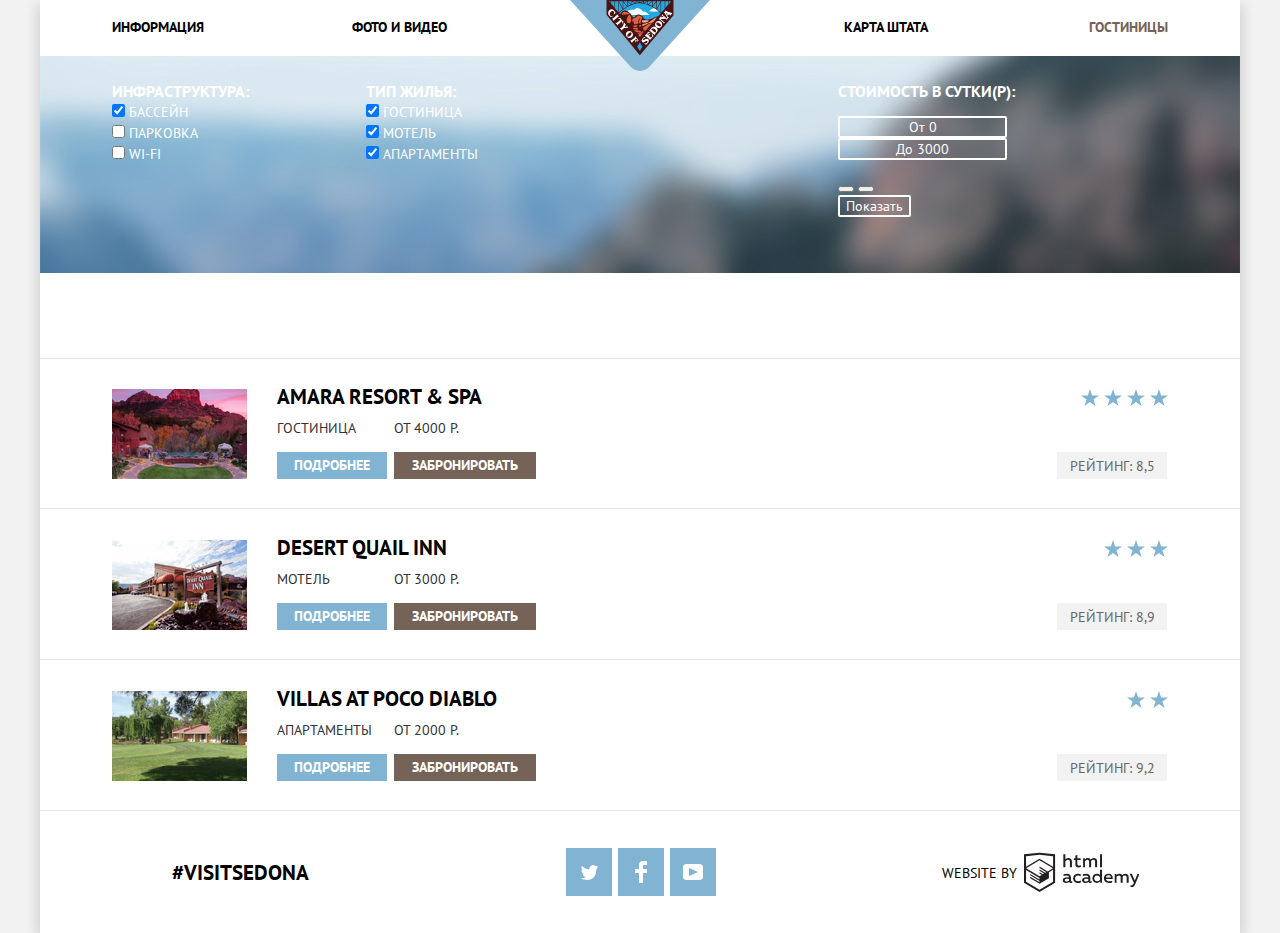
==== commit a94704a5: "Задание №19(v.3)" ====
--- a/hotels.html
+++ b/hotels.html
@@ -23,7 +23,7 @@
             <a class="link-style" href="photo&video.html">Фото и видео</a>
           </li>
           <li>
-            <a class="link-style" href="map.html">Карта штата</a>
+            <a class="link-style" href="map.html">Карт<span>а</span> шт<span>а<span>т<span>а</span></span></span></a>
           </li>
           <li class="main-navigation-current">
             <a class="link-style" href="#">Гостиницы</a>
@@ -90,11 +90,11 @@
 
       <section class="hotels-list">
         <h2 class="visually-hidden">Список гостиниц</h2>
-        <div class="list-sort">
+        <div class="list-sort container-second grey-line">
           <!-- Тут будет панель сортировки -->
         </div>
         <ul class="container-second">
-          <li>                        
+          <li class="grey-line">                        
             <div class="hotel-data">
               <img src="img/minifoto-hotels-amara.jpg" width="135" height="90" alt="Гостиница Амара">
               <div class="text-wrap">
@@ -114,17 +114,16 @@
 
             <div class="hotel-ranking">
               <p class="hotel-stars">
-                <span class="hotel-stars-text">4 Звезды</span>
-                <span class="hotel-stars-img"></span>
-                <span class="hotel-stars-img"></span>
-                <span class="hotel-stars-img"></span>
-                <span class="hotel-stars-img"></span>
+                <img src="img/star.svg" width="18" height="17" alt="4 out of 5 stars">
+                <img src="img/star.svg" width="18" height="17" alt="">
+                <img src="img/star.svg" width="18" height="17" alt="">
+                <img src="img/star.svg" width="18" height="17" alt="">
               </p>
               <p class="ranking-block">Рейтинг: 8,5</p> 
             </div>
          </li>
 
-         <li>
+         <li class="grey-line">
             <div class="hotel-data">
               <img src="img/minifoto-hotels-desert.jpg" width="135" height="90" alt="Мотель Desert Quail">
               <div class="text-wrap">
@@ -144,16 +143,15 @@
             
             <div class="hotel-ranking">
               <p class="hotel-stars">
-                <span class="hotel-stars-text">3 Звезды</span>
-                <span class="hotel-stars-img"></span>
-                <span class="hotel-stars-img"></span>
-                <span class="hotel-stars-img"></span>                
+                <img src="img/star.svg" width="18" height="17" alt="3 out of 5 stars">
+                <img src="img/star.svg" width="18" height="17" alt="">
+                <img src="img/star.svg" width="18" height="17" alt="">
               </p>
               <p class="ranking-block">Рейтинг: 8,9</p> 
             </div>
          </li>
 
-         <li>
+         <li class="grey-line">
             <div class="hotel-data">
               <img src="img/minifoto-hotels-diablo.jpg" width="135" height="90" alt="Апартаменты Villas at POCO DIABLO">
               <div class="text-wrap">
@@ -173,9 +171,8 @@
             
             <div class="hotel-ranking">
               <p class="hotel-stars">
-                <span class="hotel-stars-text">2 Звезды</span>
-                <span class="hotel-stars-img"></span>
-                <span class="hotel-stars-img"></span>                
+                <img src="img/star.svg" width="18" height="17" alt="2 out of 5 stars">
+                <img src="img/star.svg" width="18" height="17" alt="">
               </p>              
               <p class="ranking-block">Рейтинг: 9,2</p>              
             </div>
@@ -189,13 +186,25 @@
 
       <ul class="footer-social">
         <li>
-          <a class="twitter" href="#">Твитер</a>
+          <a class="twitter opacity" href="#">Твитер
+            <svg xmlns="http://www.w3.org/2000/svg" xmlns:xlink="http://www.w3.org/1999/xlink" width="17" height="15" viewBox="0 0 17 15">
+              <path fill="#FFF" d="M10.95.144c1.685-.496 2.984.27 3.577 1.179.673-.231 1.331-.481 2.011-.708a2.345 2.345 0 0 1-.857 1.768c.685.17 1.304-.491 1.304-.491-.169 1-1.006 1.788-1.563 2.024-.231 6.75-3.175 11.217-10.077 11.082h-.446c-.41 0-4.164-.46-4.898-1.887 2.271.196 3.893-.422 4.693-1.177-.96-.3-2.679-.477-2.979-2.95.349.106.564.228 1.19.119C1.705 8.247.374 7.53.448 5.33c.285.328 1.067.536 1.34.472C1.085 5.561-.182 2.442.894.85c1.818 1.854 3.735 3.606 7.152 3.773C8.254 2.33 9.183.793 10.95.144z"/>
+            </svg>
+          </a>
         </li>
         <li>
-          <a class="facebook" href="#">Фейсбук</a>
+          <a class="facebook opacity" href="#">Фейсбук
+            <svg xmlns="http://www.w3.org/2000/svg" width="12" height="22" viewBox="0 0 12 22">
+              <path fill="#FFF" d="M12 4V0H8a4 4 0 0 0-4 4v4H0v4h4v10h4V12h4V8H8V4h4z"/>
+            </svg>
+          </a>
         </li>
         <li>
-          <a class="youtube" href="#">Ютуб</a>
+          <a class="youtube opacity" href="#">Ютуб
+            <svg xmlns="http://www.w3.org/2000/svg" xmlns:xlink="http://www.w3.org/1999/xlink" width="20" height="16" viewBox="0 0 20 16">
+              <path fill="#FFF" d="M17 0H3C1.35 0 0 1.35 0 3v10c0 1.65 1.35 3 3 3h14c1.65 0 3-1.35 3-3V3c0-1.65-1.35-3-3-3zM6.027 11.998V4.002L15.014 8l-8.987 3.998z"/>
+            </svg>
+          </a>
         </li>
       </ul> 
 
--- a/css/style.css
+++ b/css/style.css
@@ -84,6 +84,7 @@
 }
 
 .greeting {
+	position: relative;
 	background-image: url("../img/photo-canyon.jpg");
 	background-position: 0 -83px;
 	background-repeat: no-repeat;
@@ -94,19 +95,17 @@
 }
 .greeting:after {
 	position: absolute;
-	display: block;
 	content: "";
-	width: 1202px;
-	height: 91px;
-	background-image: url("../img/polygon-mask.png");
-	background-position: -1px 16px;
+	width: 1200px;
+	height: 59px;
+	bottom: -2px;
+	left:0;
+	background-image: url("../img/intro-mask.svg");
 	background-repeat: no-repeat;
 	background-size: 100%;
-	
-}
-
-
-.features{
+}
+
+.features {
 	background-color: #ffffff;
 	text-align: center;
 }
@@ -125,7 +124,7 @@
 }
 
 .search {
-	position: relative;
+	/*position: relative;*/
 	background-color: #ffffff;
 	text-align: center;
 }
@@ -149,18 +148,18 @@
 
 .search-form-button {
 	width: 568px;
-	height: 86px;
-	padding: 0;
+	min-height: 86px;
+	padding: 20px;
 	font-size: 21px;
 	font-weight: bold;
 	line-height: 24px;
 	color: #ffffff;
 	text-transform: uppercase;
 	border: none;
+	box-sizing: border-box;
 
 	background-color: #766357;
 }
-
 
 .search-form-button:focus,
 .search-form-button:hover {
@@ -172,9 +171,13 @@
 	background-color: #503e33;
 }
 
+.relativ-wrap{
+	position: relative;
+}
+
 .search-form-modal {	
 	position: absolute;	
-	bottom: 205px;	
+	top: 0px;	
 	left: 50%;	
 	margin-left: -284px;
 	width: 568px;
@@ -239,6 +242,11 @@
 	display: flex;
 }
 
+.number-person button {
+	position: relative;
+	background-color: #f2f2f2;
+}
+
 label[for="number-of-adults"] {
 	width: 113px;
 	padding-top: 5px;
@@ -290,24 +298,16 @@
 	right: 63px;
 	top: 62px;
 
-	background-image: url(../img/icon-calendar.png);
-	background-position: 50% 50%;
-	background-repeat: no-repeat;
-
 	background-color: #f2f2f2;
 }
 
-button[type="button"].calendar-arrival:focus,
-button[type="button"].calendar-arrival:hover {
-	background-image: url(../img/icon-calendar-black.png);
-	background-position: 50% 50%;
-	background-repeat: no-repeat;
-}
-
-button[type="button"].calendar-arrival:active {
-	background-image: url(../img/icon-calendar-blue.png);
-	background-position: 50% 50%;
-	background-repeat: no-repeat;
+button.calendar-arrival:focus path,
+button.calendar-arrival:hover path { 
+	fill: black;
+}
+
+button.calendar-arrival:active path {
+	fill: #81b3d2;
 }
 
 button[type="button"].calendar-departure {
@@ -320,112 +320,70 @@
 	right: 63px;
 	top: 129px;
 
-	background-image: url(../img/icon-calendar.png);
-	background-position: 50% 50%;
-	background-repeat: no-repeat;
-
 	background-color: #f2f2f2;
 }
 
-button[type="button"].calendar-departure:focus,
-button[type="button"].calendar-departure:hover {
-	background-image: url(../img/icon-calendar-black.png);
-	background-position: 50% 50%;
-	background-repeat: no-repeat;
-}
-
-button[type="button"].calendar-departure:active {
-	background-image: url(../img/icon-calendar-blue.png);
-	background-position: 50% 50%;
-	background-repeat: no-repeat;
-}
-
-.minus-adults {
-	background-image: url(../img/icon-minus.png);
-	background-position: 50% 50%;
-	background-repeat: no-repeat;
-	background-color: #f2f2f2;
-}
-
-.minus-adults:focus,
-.minus-adults:hover {
-	background-image: url(../img/icon-minus-black.png);
-	background-position: 50% 50%;
-	background-repeat: no-repeat;
-	background-color: #f2f2f2;
-}
-
-.minus-adults:active {
-	background-image: url(../img/icon-minus-blue.png);
-	background-position: 50% 50%;
-	background-repeat: no-repeat;
-	background-color: #f2f2f2;
-}
-
-.pluse-adults {
-	background-image: url(../img/icon-pluse.png);
-	background-position: 50% 50%;
-	background-repeat: no-repeat;
-	background-color: #f2f2f2;
-}
-
-.pluse-adults:focus,
-.pluse-adults:hover {
-	background-image: url(../img/icon-pluse-black.png);
-	background-position: 50% 50%;
-	background-repeat: no-repeat;
-	background-color: #f2f2f2;
-}
-
-.pluse-adults:active {
-	background-image: url(../img/icon-pluse-blue.png);
-	background-position: 50% 50%;
-	background-repeat: no-repeat;
-	background-color: #f2f2f2;
-}
-
-.minus-children {
-	background-image: url(../img/icon-minus.png);
-	background-position: 50% 50%;
-	background-repeat: no-repeat;
-	background-color: #f2f2f2;
-}
-
-.minus-children:focus,
-.minus-children:hover {
-	background-image: url(../img/icon-minus-black.png);
-	background-position: 50% 50%;
-	background-repeat: no-repeat;
-	background-color: #f2f2f2;
-}
-
-.minus-children:active {
-	background-image: url(../img/icon-minus-blue.png);
-	background-position: 50% 50%;
-	background-repeat: no-repeat;
-	background-color: #f2f2f2;
-}
-
-.pluse-children {
-	background-image: url(../img/icon-pluse.png);
-	background-position: 50% 50%;
-	background-repeat: no-repeat;
-	background-color: #f2f2f2;
-}
-
-.pluse-children:focus,
-.pluse-children:hover {
-	background-image: url(../img/icon-pluse-black.png);
-	background-position: 50% 50%;
-	background-repeat: no-repeat;
-	background-color: #f2f2f2;
-}
-
-.pluse-children:active {
-	background-image: url(../img/icon-pluse-blue.png);
-	background-position: 50% 50%;
-	background-repeat: no-repeat;
-	background-color: #f2f2f2;
+button.calendar-departure:focus path,
+button.calendar-departure:hover path { 
+	fill: black;
+}
+
+button.calendar-departure:active path {
+	fill: #81b3d2;
+}
+
+button[class^="minus"]:after {
+	content: "";
+	display: block;
+	width: 12px;
+	height: 3px;
+
+	position: absolute;
+	top: 50%;
+	left: 50%;
+	margin-left: -6px;
+	margin-top: -1px;
+	background-color: #a9a9a9;
+}
+
+button[class^="minus"]:focus:after,
+button[class^="minus"]:hover:after {
+	background-color: black;
+}
+
+button[class^="minus"]:active:after {
+	background-color: #81b3d2;
+}
+
+button[class^="pluse"]:after,
+button[class^="pluse"]:before {
+	content: "";
+	display: block;
+	width: 12px;
+	height: 3px;
+
+	position: absolute;
+	top: 50%;
+	left: 50%;
+	margin-left: -6px;
+	margin-top: -1px;
+	background-color: #a9a9a9;
+}
+
+button[class^="pluse"]:before {
+	transform: rotate(90deg);
+}
+
+button[class^="pluse"]:focus:after,
+button[class^="pluse"]:focus:before,
+button[class^="pluse"]:hover:after,
+button[class^="pluse"]:hover:before {
+	background-color: black;
+}
+
+button[class^="pluse"]:active:after,
+button[class^="pluse"]:active:before {
+	background-color: #81b3d2;
 }
 
 .searh-form button[type="submit"] {
@@ -440,6 +398,8 @@
 	text-transform: uppercase;
 	word-wrap: break-word; 
 	border: none;
+	padding: 10px;
+	box-sizing: border-box;
 
 	background-color: #81b3d2;
 }
@@ -471,6 +431,7 @@
 }
 
 .footer-social a {
+	position: relative;
 	display: block;
 	width: 46px;
 	height: 48px;
@@ -479,22 +440,28 @@
 	background-color: #81b3d2;	
 }
 
-a.twitter {
-	background-image: url(../img/icon-tw.svg);
-	background-position: 50% 50%;
-	background-repeat: no-repeat;
-}
-
-a.facebook {
-	background-image: url(../img/icon-fb.svg);
-	background-position: 50% 50%;
-	background-repeat: no-repeat;
-}
-
-a.youtube {
-	background-image: url(../img/icon-yt.svg);
-	background-position: 50% 50%;
-	background-repeat: no-repeat;
+.twitter svg {
+	position: absolute;
+	top: 50%;
+	left: 50%;
+	margin-top: -7px;
+	margin-left: -8px;
+}
+
+.facebook svg {
+	position: absolute;
+	top: 50%;
+	left: 50%;
+	margin-top: -11px;
+	margin-left: -6px;
+}
+
+.youtube svg {
+	position: absolute;
+	top: 50%;
+	left: 50%;
+	margin-top: -8px;
+	margin-left: -10px;
 }
 
 .footer-social a:focus,
@@ -506,25 +473,9 @@
 	background-color: #5496bd;
 }
 
-a.twitter:active {
-	background-image: url(../img/icon-tw-gray.svg);
-	background-position: 50% 50%;
-	background-repeat: no-repeat;
-}
-
-a.facebook:active {
-	background-image: url(../img/icon-fb-gray.svg);
-	background-position: 50% 50%;
-	background-repeat: no-repeat;
-}
-
-a.youtube:active {
-	background-image: url(../img/icon-yt-gray.svg);
-	background-position: 50% 50%;
-	background-repeat: no-repeat;
-}
-
-
+a.opacity:active path {
+	fill: rgba(255, 255, 255, 0.3);
+}
 
 .footer-copyright span {
 	line-height: 24px;	
@@ -608,22 +559,18 @@
 }
 
 .btn {
-	position: absolute;
-	bottom: 0;
 	font-weight: bold;
 	color: #ffffff;
 	padding-top: 3px;
 	box-sizing: border-box;
-
+	margin-top: 13px;
 	background-color: #333333;
 }
 
 .detail {
-	display: block;
-	width: 110px;
-	height: 25px;
+	min-width: 105px;
+	min-height: 27px;
 	text-align: center;
-
 	background-color: #81b3d2;
 }
 
@@ -639,8 +586,8 @@
 
 .book {
 	display: block;
-	width: 142px;
-	height: 25px;
+	min-width: 142px;
+	min-height: 27px;
 	text-align: center;	
 
 	background-color: #766357;
@@ -665,49 +612,34 @@
 	color: rgba(0, 0, 0, 0.3);
 }
 
-.ranking-block {
-	position: absolute;
-	top: 65px;
-	right: 0;	
-	width: 110px;
-	height: 27px;
+.hotel-ranking {
+	display: flex;
+	flex-direction: column;
+	justify-content: space-between;
+	align-items: flex-end;
+	min-width: 240px;
+	min-height: 90px;
+}
+
+.hotel-stars {
+	display: flex;
+}
+
+.hotel-stars img {
+	margin-top: 5px;
+	margin-right: 2px;
+	margin-left: 3px;
+}
+
+.hotel-ranking .ranking-block {	
+	min-width: 110px;
+	min-height: 27px;
 	color: #666666;
 	text-align: center;
-
-	/*Почему не работает?
-	padding-top: 5px;
-	box-sizing: border-box;*/
-
+	padding-top: 4px;
+	margin-right: 3px;
+	box-sizing: border-box;
 	background-color: #f2f2f2;
-}
-
-.hotel-stars-img{
-display: inline-block;
-float: right;
-margin-right: 2px;
-width: 18px;
-height: 17px;
-background-image: url("../img/star.svg");
-background-position: 50% 50%;
-background-repeat: no-repeat;
-background-size: 100%;
-}
-
-.hotel-stars span:nth-child(3) {
-	margin-right: 5px;
-}
-
-.hotel-stars span:nth-child(4) {
-	margin-right: 7px;
-}
-
-.hotel-stars span:nth-child(5) {
-	margin-right: 6px;
-}
-
-
-.hotel-stars .hotel-stars-text{
-font-size: 0;
 }
 
 /*Далее идут сеточные стили*/
@@ -723,40 +655,45 @@
 
 .site-navigation {
 	display: flex;
-	flex-direction: row;
-	justify-content: space-between;
-	flex-wrap: wrap; 
-}
-
-.site-navigation li {	
-		width: 130px;
-		margin-top: 14px;
-		margin-bottom: 16px;
-}
-
-.site-navigation li:first-child {	
-		margin-left: 72px;
-}
-
-.site-navigation li:nth-child(2) {	
-		margin-left: 110px;
-		margin-right: auto;
-}
-
-.site-navigation li:nth-child(3) {	
-		margin-right: 110px;
-		margin-left: auto;
-		text-align: right;
-}
-
-.site-navigation li:last-child {	
-		margin-right: 72px;
-		text-align: right;
+	flex-direction: row;	
+	flex-wrap: wrap;
+	padding: 0 72px ;
+}
+
+.site-navigation a {
+	display: block;
+	min-width: 200px;
+	min-height: 56px;
+	padding-top: 14px;
+	box-sizing: border-box;
+}
+
+.site-navigation li:nth-child(4n+1),
+.site-navigation li:nth-child(4n+2) {
+	text-align: left;
+}
+.site-navigation li:nth-child(4n+2) {
+	margin-left: 40px;
+}
+
+.site-navigation li:nth-child(4n+3),
+.site-navigation li:nth-child(4n+4) {
+	text-align: right;
+}
+
+.site-navigation li:nth-child(4n+3) {
+	margin-left: auto;
+	
+}
+
+.site-navigation li:nth-child(4n+4){
+	margin-left: 40px;
 }
 
 .main-header-logo {
 	position: absolute;
 	left: 50%;
+	z-index: 2;
 	margin-left: -70px;
 }
 
@@ -841,12 +778,6 @@
 	width: 330px;
 }
 
-.hotel-ranking {
-	position: relative;
-	width: 150px;
-	margin-top: 30px;	
-}
-
 .hotels-list {
 	min-height: 540px;
 }
@@ -863,34 +794,38 @@
 .hotels-list li {
 	display: flex;
 	justify-content: space-between;
+	padding-top: 25px;
+	padding-bottom: 30px;
 	min-height: 150px;
-	border-bottom: 1px solid grey;
+	box-sizing: border-box;
+	margin-bottom: 1px;
 }
 
 .hotel-data {
-	position: relative;
-	width: 550px;
+	display: flex;
+	min-width: 730px;
 }
 
 .text-wrap {		
-	width: 365px;
-	min-height: 110px;
-	padding-left: 167px;
-	margin-top: 25px;
-}
-
-.left-group {
-	position: relative;
-	display: inline-block;
-	width: 112px;
-	min-height: 60px;
+	display: flex;
+	width: 100%;	
+	flex-wrap: wrap;
+	align-content: flex-start;
+}
+
+.hotel-data .left-group {
+	display: flex;
+	flex-direction: column;
+	justify-content: space-between;
+	min-width: 110px;
+	margin-right: 7px;
 }
 
 .right-group {
-	position: relative;
-	display: inline-block;
-	width: 150px;
-	min-height: 60px;
+	display: flex;
+	flex-direction: column;
+	justify-content: space-between;
+	min-width: 140px;
 }
 
 .hotels-list h3,
@@ -899,14 +834,18 @@
 	margin: 0;
 }
 
-.hotels-list h3 {
+a.hotel-page {
+	width: 100%;
+	align-self: flex-start;
 	margin-bottom: 8px;
 }
 
 .hotel-data img {
-	position: absolute;
-	top: 31px;
-	left: 2px;
+	width: 135px;
+	height: 90px;
+	margin-top: 5px;
+	margin-left: 2px;
+	margin-right: 30px;
 }
 
 .container-second {
@@ -915,3 +854,17 @@
 	margin-right: auto;
 }
 
+.grey-line {
+	position: relative;
+}
+
+.grey-line:after {
+	position: absolute;
+	bottom: 0px;
+	content: "";
+	display: block;
+	width: 1200px;
+	height: 1px;
+	margin-left: -70px;
+	background-color: #e5e5e5;
+}
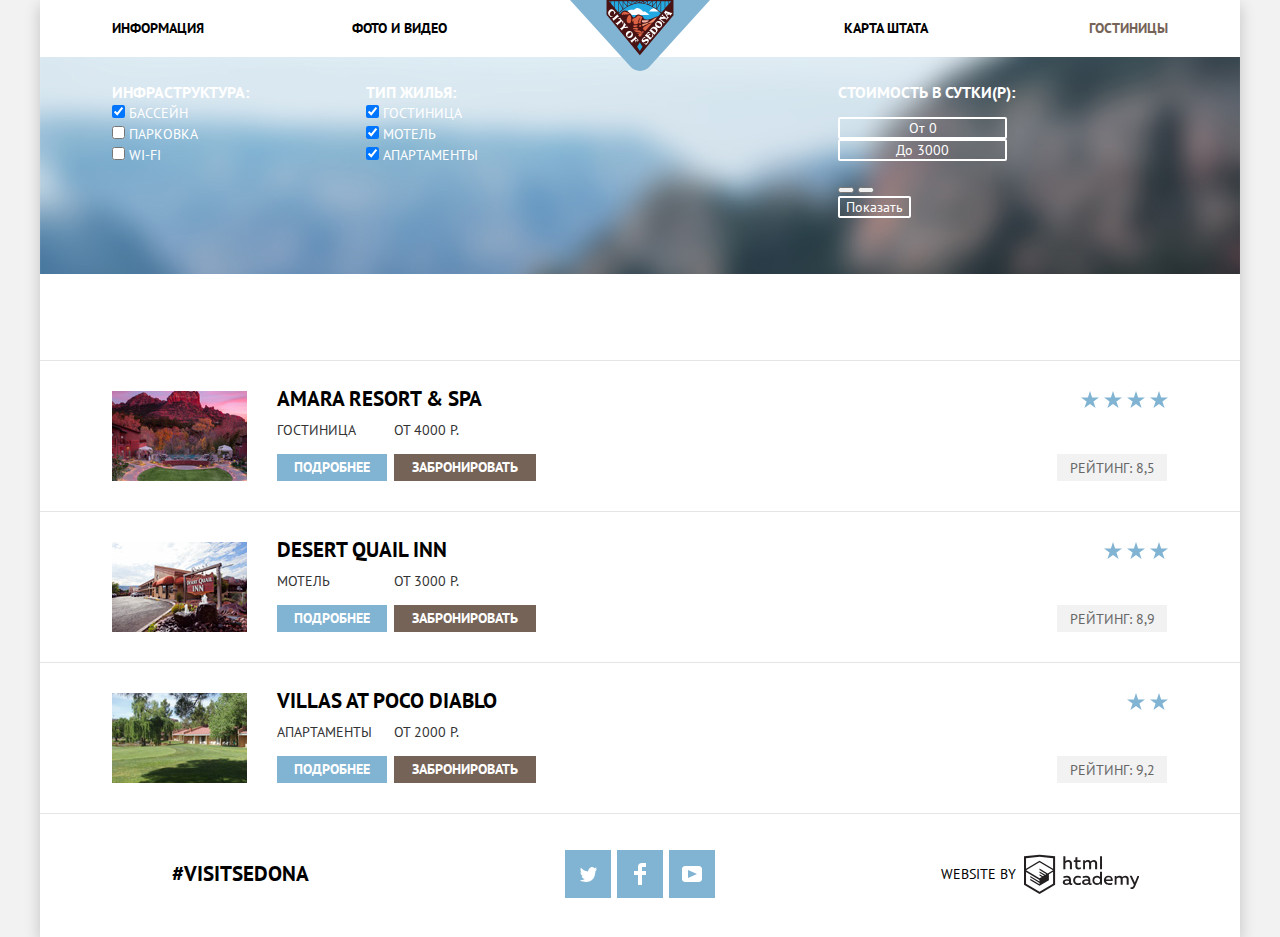
==== commit 73e849c9: "Задание №19(v.4)" ====
--- a/hotels.html
+++ b/hotels.html
@@ -9,215 +9,223 @@
     <!-- <link href="css/outline.css" rel="stylesheet"> -->
   </head>
   <body class="inner-page">
-   <div class="container">
-    <header class="main-header">      
-      <nav class="main-navigation">
-        <a class="main-header-logo" href="index.html">
-          <img src="img/logo-city-sedona.svg" width="140" height="72" alt="Логотип города Седона">
-        </a>
-        <ul class="site-navigation">
+    <div class="container">
+      <header class="main-header">      
+        <nav class="main-navigation">
+          <a class="main-header-logo" href="index.html">
+            <img src="img/logo-city-sedona.svg" width="140" height="72" alt="Логотип города Седона">
+          </a>
+          <ul class="site-navigation">
+            <li>
+              <a class="link-style" href="info.html">Информация</a>
+            </li>
+            <li>
+              <a class="link-style" href="photo&video.html">Фото и видео</a>
+            </li>
+            <li>
+              <a class="link-style" href="map.html">Карта штата</a>
+            </li>
+            <li class="main-navigation-current">
+              <a class="link-style" href="#">Гостиницы</a>
+            </li>
+          </ul>
+        </nav>
+      </header>
+
+      <main>
+        <h1 class="visually-hidden">Поиск гостиницы в Седоне</h1>
+
+        <section class="hotels-filter">
+          <h2 class="visually-hidden">Фильтр поиска гостиницы</h2>
+          <form class="filters container-second" method="get"  action="https://echo.htmlacademy.ru"> 
+            <fieldset>
+              <legend>Инфраструктура:</legend>
+              <ul>
+                <li>                
+                  <input class="checkbox" type="checkbox" name="pool" id="pool" checked>
+                  <label for="pool" >Бассейн</label>
+                </li>
+                <li>
+                  <input class="checkbox" type="checkbox" name="parking" id="parking">
+                  <label for="parking" >Парковка</label>
+                </li>
+                <li>
+                  <input class="checkbox" type="checkbox" name="wi-fi" id="wi-fi">
+                  <label for="wi-fi" >wi-fi</label>
+                </li>
+              </ul>            
+            </fieldset>
+            <fieldset>
+              <legend>Тип жилья:</legend>
+              <ul>
+                <li>
+                  <input class="checkbox" type="checkbox" name="hotel" id="hotel" checked>
+                  <label for="hotel" >Гостиница</label>
+                </li>
+                <li>
+                  <input class="checkbox" type="checkbox" name="motel" id="motel" checked>
+                  <label for="motel" >Мотель</label>                
+                </li>
+                <li>
+                  <input class="checkbox" type="checkbox" name="apartaments" id="apartaments" checked>
+                  <label for="apartaments">Апартаменты</label>
+                </li>
+              </ul>
+            </fieldset>
+            
+            <fieldset>
+              <legend>Стоимость в сутки(Р):</legend>
+              <p>
+                <input type="text" name="cost-min" id="cost-min" value="От 0" aria-label="Цена от">
+                <input type="text" name="cost-max" id="cost-max" value="До 3000" aria-label="Цена до">
+              </p>
+             <div>
+               <button class="slider-button" type="button" aria-label="Кнопка ползунка левая"></button>
+               <button class="slider-button" type="button" aria-label="Кнопка ползунка правая"></button>
+             </div>
+             <button class="submit-button" type="submit">Показать</button>          
+            </fieldset>
+          </form>        
+        </section>
+
+        <section class="hotels-list">
+          <h2 class="visually-hidden">Список гостиниц</h2>
+          <div class="list-sort grey-line">
+            <div class="container-second">
+            <!-- Тут будет панель сортировки -->
+            </div>
+          </div>
+          <ul>
+            <li class="grey-line">
+              <div class="container-second">
+                <div class="hotel-data">
+                  <img src="img/minifoto-hotels-amara.jpg" width="135" height="90" alt="Гостиница Амара">
+                  <div class="text-wrap">
+                    <a class="link-style hotel-page" href="#">
+                      <h3>Amara resort & spa</h3>
+                    </a>
+                    <p class="left-group">
+                      <span>Гостиница</span>
+                      <a class="detail btn" href="#">Подробнее</a>
+                    </p>
+                    <p class="right-group">
+                      <span>от 4000 р.</span>
+                      <a class="book btn" href="#">Забронировать</a>
+                    </p>
+                  </div>
+                </div>
+
+                <div class="hotel-ranking ">
+                  <p class="hotel-stars">
+                    <img src="img/star.svg" width="18" height="17" alt="4 out of 5 stars">
+                    <img src="img/star.svg" width="18" height="17" alt="">
+                    <img src="img/star.svg" width="18" height="17" alt="">
+                    <img src="img/star.svg" width="18" height="17" alt="">
+                  </p>
+                  <p class="ranking-block">Рейтинг: 8,5</p> 
+                </div>
+              </div>
+            </li>
+
+            <li class="grey-line">
+              <div class="container-second">
+                <div class="hotel-data">
+                  <img src="img/minifoto-hotels-desert.jpg" width="135" height="90" alt="Мотель Desert Quail">
+                  <div class="text-wrap">
+                    <a class="link-style hotel-page" href="#">
+                      <h3>Desert Quail INN</h3>
+                    </a>
+                    <p class="left-group">
+                      <span>Мотель</span>
+                      <a class="detail btn" href="#">Подробнее</a>
+                    </p>
+                    <p class="right-group">
+                      <span>от 3000 р.</span>
+                      <a class="book btn" href="#">Забронировать</a>
+                    </p>
+                  </div>
+                </div>
+                
+                <div class="hotel-ranking">
+                  <p class="hotel-stars">
+                    <img src="img/star.svg" width="18" height="17" alt="3 out of 5 stars">
+                    <img src="img/star.svg" width="18" height="17" alt="">
+                    <img src="img/star.svg" width="18" height="17" alt="">
+                  </p>
+                  <p class="ranking-block">Рейтинг: 8,9</p> 
+                </div>
+              </div>
+            </li>
+
+            <li class="grey-line">
+              <div class="container-second">  
+                <div class="hotel-data">
+                  <img src="img/minifoto-hotels-diablo.jpg" width="135" height="90" alt="Апартаменты Villas at POCO DIABLO">
+                  <div class="text-wrap">
+                    <a class="link-style hotel-page" href="#">
+                      <h3>Villas at POCO DIABLO</h3>
+                    </a>
+                    <p class="left-group">
+                      <span>Апартаменты</span>
+                      <a class="detail btn" href="#">Подробнее</a>
+                    </p>
+                    <p class="right-group">
+                      <span>от 2000 р.</span>
+                      <a class="book btn" href="#">Забронировать</a>
+                    </p>
+                  </div>
+                </div>
+                
+                <div class="hotel-ranking">
+                  <p class="hotel-stars">
+                    <img src="img/star.svg" width="18" height="17" alt="2 out of 5 stars">
+                    <img src="img/star.svg" width="18" height="17" alt="">
+                  </p>              
+                  <p class="ranking-block">Рейтинг: 9,2</p>              
+                </div>
+              </div>
+            </li> 
+          </ul>        
+        </section>      
+      </main>
+
+      <footer class="main-footer">
+        <a class="link-style visitsedona" href="#">#visitsedona</a>
+
+        <ul class="footer-social">
           <li>
-            <a class="link-style" href="info.html">Информация</a>
+            <a class="twitter opacity" href="#">Твитер
+              <svg xmlns="http://www.w3.org/2000/svg" xmlns:xlink="http://www.w3.org/1999/xlink" width="17" height="15" viewBox="0 0 17 15">
+                <path fill="#FFF" d="M10.95.144c1.685-.496 2.984.27 3.577 1.179.673-.231 1.331-.481 2.011-.708a2.345 2.345 0 0 1-.857 1.768c.685.17 1.304-.491 1.304-.491-.169 1-1.006 1.788-1.563 2.024-.231 6.75-3.175 11.217-10.077 11.082h-.446c-.41 0-4.164-.46-4.898-1.887 2.271.196 3.893-.422 4.693-1.177-.96-.3-2.679-.477-2.979-2.95.349.106.564.228 1.19.119C1.705 8.247.374 7.53.448 5.33c.285.328 1.067.536 1.34.472C1.085 5.561-.182 2.442.894.85c1.818 1.854 3.735 3.606 7.152 3.773C8.254 2.33 9.183.793 10.95.144z"/>
+              </svg>
+            </a>
           </li>
           <li>
-            <a class="link-style" href="photo&video.html">Фото и видео</a>
+            <a class="facebook opacity" href="#">Фейсбук
+              <svg xmlns="http://www.w3.org/2000/svg" width="12" height="22" viewBox="0 0 12 22">
+                <path fill="#FFF" d="M12 4V0H8a4 4 0 0 0-4 4v4H0v4h4v10h4V12h4V8H8V4h4z"/>
+              </svg>
+            </a>
           </li>
           <li>
-            <a class="link-style" href="map.html">Карт<span>а</span> шт<span>а<span>т<span>а</span></span></span></a>
+            <a class="youtube opacity" href="#">Ютуб
+              <svg xmlns="http://www.w3.org/2000/svg" xmlns:xlink="http://www.w3.org/1999/xlink" width="20" height="16" viewBox="0 0 20 16">
+                <path fill="#FFF" d="M17 0H3C1.35 0 0 1.35 0 3v10c0 1.65 1.35 3 3 3h14c1.65 0 3-1.35 3-3V3c0-1.65-1.35-3-3-3zM6.027 11.998V4.002L15.014 8l-8.987 3.998z"/>
+              </svg>
+            </a>
           </li>
-          <li class="main-navigation-current">
-            <a class="link-style" href="#">Гостиницы</a>
-          </li>
-        </ul>
-      </nav>
-    </header>
-
-    <main>
-      <h1 class="visually-hidden">Поиск гостиницы в Седоне</h1>
-
-      <section class="hotels-filter">
-        <h2 class="visually-hidden">Фильтр поиска гостиницы</h2>
-        <form class="filters container-second" method="get"  action="https://echo.htmlacademy.ru"> 
-          <fieldset>
-            <legend>Инфраструктура:</legend>
-            <ul>
-              <li>                
-                <input class="checkbox" type="checkbox" name="pool" id="pool" checked>
-                <label for="pool" >Бассейн</label>
-              </li>
-              <li>
-                <input class="checkbox" type="checkbox" name="parking" id="parking">
-                <label for="parking" >Парковка</label>
-              </li>
-              <li>
-                <input class="checkbox" type="checkbox" name="wi-fi" id="wi-fi">
-                <label for="wi-fi" >wi-fi</label>
-              </li>
-            </ul>            
-          </fieldset>
-          <fieldset>
-            <legend>Тип жилья:</legend>
-            <ul>
-              <li>
-                <input class="checkbox" type="checkbox" name="hotel" id="hotel" checked>
-                <label for="hotel" >Гостиница</label>
-              </li>
-              <li>
-                <input class="checkbox" type="checkbox" name="motel" id="motel" checked>
-                <label for="motel" >Мотель</label>                
-              </li>
-              <li>
-                <input class="checkbox" type="checkbox" name="apartaments" id="apartaments" checked>
-                <label for="apartaments">Апартаменты</label>
-              </li>
-            </ul>
-          </fieldset>
-          
-          <fieldset>
-            <legend>Стоимость в сутки(Р):</legend>
-            <p>
-              <input type="text" name="cost-min" id="cost-min" value="От 0" aria-label="Цена от">
-              <input type="text" name="cost-max" id="cost-max" value="До 3000" aria-label="Цена до">
-            </p>
-           <div>
-             <button class="slider-button" type="button" aria-label="Кнопка ползунка левая"></button>
-             <button class="slider-button" type="button" aria-label="Кнопка ползунка правая"></button>
-           </div>
-           <button class="submit-button" type="submit">Показать</button>          
-          </fieldset>
-        </form>        
-      </section>
-
-      <section class="hotels-list">
-        <h2 class="visually-hidden">Список гостиниц</h2>
-        <div class="list-sort container-second grey-line">
-          <!-- Тут будет панель сортировки -->
-        </div>
-        <ul class="container-second">
-          <li class="grey-line">                        
-            <div class="hotel-data">
-              <img src="img/minifoto-hotels-amara.jpg" width="135" height="90" alt="Гостиница Амара">
-              <div class="text-wrap">
-                <a class="link-style hotel-page" href="#">
-                  <h3>Amara resort & spa</h3>
-                </a>
-                <p class="left-group">
-                  <span>Гостиница</span>
-                  <a class="detail btn" href="#">Подробнее</a>
-                </p>
-                <p class="right-group">
-                  <span>от 4000 р.</span>
-                  <a class="book btn" href="#">Забронировать</a>
-                </p>
-              </div>
-            </div>
-
-            <div class="hotel-ranking">
-              <p class="hotel-stars">
-                <img src="img/star.svg" width="18" height="17" alt="4 out of 5 stars">
-                <img src="img/star.svg" width="18" height="17" alt="">
-                <img src="img/star.svg" width="18" height="17" alt="">
-                <img src="img/star.svg" width="18" height="17" alt="">
-              </p>
-              <p class="ranking-block">Рейтинг: 8,5</p> 
-            </div>
-         </li>
-
-         <li class="grey-line">
-            <div class="hotel-data">
-              <img src="img/minifoto-hotels-desert.jpg" width="135" height="90" alt="Мотель Desert Quail">
-              <div class="text-wrap">
-                <a class="link-style hotel-page" href="#">
-                  <h3>Desert Quail INN</h3>
-                </a>
-                <p class="left-group">
-                  <span>Мотель</span>
-                  <a class="detail btn" href="#">Подробнее</a>
-                </p>
-                <p class="right-group">
-                  <span>от 3000 р.</span>
-                  <a class="book btn" href="#">Забронировать</a>
-                </p>
-              </div>
-            </div>
-            
-            <div class="hotel-ranking">
-              <p class="hotel-stars">
-                <img src="img/star.svg" width="18" height="17" alt="3 out of 5 stars">
-                <img src="img/star.svg" width="18" height="17" alt="">
-                <img src="img/star.svg" width="18" height="17" alt="">
-              </p>
-              <p class="ranking-block">Рейтинг: 8,9</p> 
-            </div>
-         </li>
-
-         <li class="grey-line">
-            <div class="hotel-data">
-              <img src="img/minifoto-hotels-diablo.jpg" width="135" height="90" alt="Апартаменты Villas at POCO DIABLO">
-              <div class="text-wrap">
-                <a class="link-style hotel-page" href="#">
-                  <h3>Villas at POCO DIABLO</h3>
-                </a>
-                <p class="left-group">
-                  <span>Апартаменты</span>
-                  <a class="detail btn" href="#">Подробнее</a>
-                </p>
-                <p class="right-group">
-                  <span>от 2000 р.</span>
-                  <a class="book btn" href="#">Забронировать</a>
-                </p>
-              </div>
-            </div>
-            
-            <div class="hotel-ranking">
-              <p class="hotel-stars">
-                <img src="img/star.svg" width="18" height="17" alt="2 out of 5 stars">
-                <img src="img/star.svg" width="18" height="17" alt="">
-              </p>              
-              <p class="ranking-block">Рейтинг: 9,2</p>              
-            </div>
-         </li>         
-        </ul>        
-      </section>      
-    </main>
-
-    <footer class="main-footer">
-      <a class="link-style visitsedona" href="#">#visitsedona</a>
-
-      <ul class="footer-social">
-        <li>
-          <a class="twitter opacity" href="#">Твитер
-            <svg xmlns="http://www.w3.org/2000/svg" xmlns:xlink="http://www.w3.org/1999/xlink" width="17" height="15" viewBox="0 0 17 15">
-              <path fill="#FFF" d="M10.95.144c1.685-.496 2.984.27 3.577 1.179.673-.231 1.331-.481 2.011-.708a2.345 2.345 0 0 1-.857 1.768c.685.17 1.304-.491 1.304-.491-.169 1-1.006 1.788-1.563 2.024-.231 6.75-3.175 11.217-10.077 11.082h-.446c-.41 0-4.164-.46-4.898-1.887 2.271.196 3.893-.422 4.693-1.177-.96-.3-2.679-.477-2.979-2.95.349.106.564.228 1.19.119C1.705 8.247.374 7.53.448 5.33c.285.328 1.067.536 1.34.472C1.085 5.561-.182 2.442.894.85c1.818 1.854 3.735 3.606 7.152 3.773C8.254 2.33 9.183.793 10.95.144z"/>
+        </ul> 
+
+        <p class="footer-copyright">
+          <span>website by</span>
+          <a class="HTML-Academy-link" href="https://htmlacademy.ru/intensive/htmlcss" target="blank">
+            <svg xmlns="http://www.w3.org/2000/svg" width="115" height="41" aria-label="Логотип HTML-Academy" data-name="Layer 1" viewBox="0 0 113 39">
+              <path fill="#231f20" d="M46.84 28.22a2.07 2.07 0 0 0 .58-.11v1.4a3.41 3.41 0 0 1-1.24.22 1.75 1.75 0 0 1-1.75-1 5.08 5.08 0 0 1-3.3 1.13c-1.59 0-3.06-.87-3.06-2.68 0-2.24 2.08-2.93 3.9-2.93a11.63 11.63 0 0 1 2.28.26v-.31c0-1.09-.8-1.86-2.3-1.86a7.79 7.79 0 0 0-3.15.67v-1.79a10.72 10.72 0 0 1 3.35-.58c2.48 0 4 1.18 4 3.83v3.14a.57.57 0 0 0 .69.61zm-6.76-1.19a1.42 1.42 0 0 0 1.64 1.29 3.56 3.56 0 0 0 2.53-1v-1.51a10.21 10.21 0 0 0-1.9-.22c-1.1.01-2.27.35-2.27 1.45zM53.06 20.62a5.29 5.29 0 0 1 2.7.67v1.79a4.28 4.28 0 0 0-2.42-.73 2.89 2.89 0 1 0 0 5.76 5.26 5.26 0 0 0 2.55-.67v1.8a6.58 6.58 0 0 1-2.9.6 4.42 4.42 0 0 1-4.72-4.54 4.54 4.54 0 0 1 4.79-4.68zM65.84 28.22a2.07 2.07 0 0 0 .58-.11v1.4a3.41 3.41 0 0 1-1.24.22 1.75 1.75 0 0 1-1.75-1 5.08 5.08 0 0 1-3.3 1.13c-1.59 0-3.06-.87-3.06-2.68 0-2.24 2.08-2.93 3.9-2.93a11.63 11.63 0 0 1 2.28.26v-.31c0-1.09-.8-1.86-2.3-1.86a7.79 7.79 0 0 0-3.15.67v-1.79a10.72 10.72 0 0 1 3.35-.58c2.48 0 4 1.18 4 3.83v3.14a.57.57 0 0 0 .69.61zm-6.76-1.19a1.42 1.42 0 0 0 1.64 1.29 3.56 3.56 0 0 0 2.53-1v-1.51a10.21 10.21 0 0 0-1.9-.22c-1.11.01-2.27.35-2.27 1.45zM76.67 16.85v12.76h-1.76v-1.39a4.07 4.07 0 0 1-3.35 1.62 4.62 4.62 0 0 1 0-9.22 4 4 0 0 1 3.15 1.37v-5.14h2zm-4.76 5.48a2.9 2.9 0 0 0 0 5.8 3 3 0 0 0 2.79-1.84v-2.13a3.06 3.06 0 0 0-2.79-1.83zM82.99 20.62c3.48 0 4.68 2.81 4.12 5.34h-6.58c.22 1.57 1.75 2.22 3.35 2.22a6.41 6.41 0 0 0 2.77-.62v1.68a7.5 7.5 0 0 1-3.14.6c-2.68 0-5-1.53-5-4.61a4.39 4.39 0 0 1 4.48-4.61zm.09 1.62a2.39 2.39 0 0 0-2.57 2.26h4.85a2.06 2.06 0 0 0-2.28-2.26zM89.1 29.61v-8.75h1.73v1.09a4 4 0 0 1 2.92-1.33 3 3 0 0 1 2.73 1.4 4.33 4.33 0 0 1 3.06-1.4 3.21 3.21 0 0 1 3.32 3.52v5.47h-2V24.2a1.67 1.67 0 0 0-1.73-1.84 2.94 2.94 0 0 0-2.17 1.18V29.61h-2V24.2a1.67 1.67 0 0 0-1.73-1.84 3.11 3.11 0 0 0-2.32 1.35v5.91h-2zM111.47 20.86h2l-4.1 9.93c-.95 2.28-2.19 3-3.52 3a5 5 0 0 1-1.15-.15v-1.66a3 3 0 0 0 .89.13c.95 0 1.66-.67 2.17-2l.18-.44-4.16-8.82h2.13l3 6.6zM40.66 1.53v5a4 4 0 0 1 2.83-1.2A3.41 3.41 0 0 1 47.1 8.9v5.41h-2V9.15a1.9 1.9 0 0 0-2-2.1 3.08 3.08 0 0 0-2.44 1.46v5.8h-2V1.53h2zM52.43 2.42v3.12h3.17v1.71h-3.17v4c0 1.15.53 1.53 1.66 1.53a4.71 4.71 0 0 0 1.77-.35v1.68a7.14 7.14 0 0 1-2.35.38 2.68 2.68 0 0 1-3-2.88V7.23h-1.6V5.52h1.57V2.88zM58.1 14.29V5.54h1.73v1.09a4 4 0 0 1 2.92-1.33 3 3 0 0 1 2.73 1.4 4.33 4.33 0 0 1 3.06-1.4 3.21 3.21 0 0 1 3.32 3.52v5.47h-2V8.88a1.67 1.67 0 0 0-1.73-1.84 2.94 2.94 0 0 0-2.17 1.18V14.29h-2V8.88a1.67 1.67 0 0 0-1.73-1.84 3.11 3.11 0 0 0-2.32 1.35v5.91h-2zM74.72 1.52h1.95v12.76h-1.95zM15.44.02h-.16L0 1.62v28l15.28 9.09 15.28-9.09v-28zm13.12 28.45l-13.28 7.9L2 28.47V16.99l13.22 7.87v1.43l-9.07-5.4v1.38l9.11 5.47v1.46l-9.1-5.42v1.38l9.11 5.47 9.19-5.5V19.22l4.1-2.45v11.67zm0-13.16l-3.65 2.14-1.68 1-8-4.76v1.38l6.84 4.07h-.06l-.15.09-1 .57-5.64-3.36v1.38l4.45 2.65-1.05.7-3.36-2v1.38l2.21 1.3-2.25 1.35-13.16-7.82 13.17-7.92zm0-1.39L15.21 6.05l-13.2 7.86V3.41l13.28-1.39 13.28 1.39v10.51z"/>
             </svg>
-          </a>
-        </li>
-        <li>
-          <a class="facebook opacity" href="#">Фейсбук
-            <svg xmlns="http://www.w3.org/2000/svg" width="12" height="22" viewBox="0 0 12 22">
-              <path fill="#FFF" d="M12 4V0H8a4 4 0 0 0-4 4v4H0v4h4v10h4V12h4V8H8V4h4z"/>
-            </svg>
-          </a>
-        </li>
-        <li>
-          <a class="youtube opacity" href="#">Ютуб
-            <svg xmlns="http://www.w3.org/2000/svg" xmlns:xlink="http://www.w3.org/1999/xlink" width="20" height="16" viewBox="0 0 20 16">
-              <path fill="#FFF" d="M17 0H3C1.35 0 0 1.35 0 3v10c0 1.65 1.35 3 3 3h14c1.65 0 3-1.35 3-3V3c0-1.65-1.35-3-3-3zM6.027 11.998V4.002L15.014 8l-8.987 3.998z"/>
-            </svg>
-          </a>
-        </li>
-      </ul> 
-
-      <p class="footer-copyright">
-        <span>website by</span>
-        <a class="HTML-Academy-link" href="https://htmlacademy.ru/intensive/htmlcss" target="blank">
-          <svg xmlns="http://www.w3.org/2000/svg" width="115" height="41" aria-label="Логотип HTML-Academy" data-name="Layer 1" viewBox="0 0 113 39">
-            <path fill="#231f20" d="M46.84 28.22a2.07 2.07 0 0 0 .58-.11v1.4a3.41 3.41 0 0 1-1.24.22 1.75 1.75 0 0 1-1.75-1 5.08 5.08 0 0 1-3.3 1.13c-1.59 0-3.06-.87-3.06-2.68 0-2.24 2.08-2.93 3.9-2.93a11.63 11.63 0 0 1 2.28.26v-.31c0-1.09-.8-1.86-2.3-1.86a7.79 7.79 0 0 0-3.15.67v-1.79a10.72 10.72 0 0 1 3.35-.58c2.48 0 4 1.18 4 3.83v3.14a.57.57 0 0 0 .69.61zm-6.76-1.19a1.42 1.42 0 0 0 1.64 1.29 3.56 3.56 0 0 0 2.53-1v-1.51a10.21 10.21 0 0 0-1.9-.22c-1.1.01-2.27.35-2.27 1.45zM53.06 20.62a5.29 5.29 0 0 1 2.7.67v1.79a4.28 4.28 0 0 0-2.42-.73 2.89 2.89 0 1 0 0 5.76 5.26 5.26 0 0 0 2.55-.67v1.8a6.58 6.58 0 0 1-2.9.6 4.42 4.42 0 0 1-4.72-4.54 4.54 4.54 0 0 1 4.79-4.68zM65.84 28.22a2.07 2.07 0 0 0 .58-.11v1.4a3.41 3.41 0 0 1-1.24.22 1.75 1.75 0 0 1-1.75-1 5.08 5.08 0 0 1-3.3 1.13c-1.59 0-3.06-.87-3.06-2.68 0-2.24 2.08-2.93 3.9-2.93a11.63 11.63 0 0 1 2.28.26v-.31c0-1.09-.8-1.86-2.3-1.86a7.79 7.79 0 0 0-3.15.67v-1.79a10.72 10.72 0 0 1 3.35-.58c2.48 0 4 1.18 4 3.83v3.14a.57.57 0 0 0 .69.61zm-6.76-1.19a1.42 1.42 0 0 0 1.64 1.29 3.56 3.56 0 0 0 2.53-1v-1.51a10.21 10.21 0 0 0-1.9-.22c-1.11.01-2.27.35-2.27 1.45zM76.67 16.85v12.76h-1.76v-1.39a4.07 4.07 0 0 1-3.35 1.62 4.62 4.62 0 0 1 0-9.22 4 4 0 0 1 3.15 1.37v-5.14h2zm-4.76 5.48a2.9 2.9 0 0 0 0 5.8 3 3 0 0 0 2.79-1.84v-2.13a3.06 3.06 0 0 0-2.79-1.83zM82.99 20.62c3.48 0 4.68 2.81 4.12 5.34h-6.58c.22 1.57 1.75 2.22 3.35 2.22a6.41 6.41 0 0 0 2.77-.62v1.68a7.5 7.5 0 0 1-3.14.6c-2.68 0-5-1.53-5-4.61a4.39 4.39 0 0 1 4.48-4.61zm.09 1.62a2.39 2.39 0 0 0-2.57 2.26h4.85a2.06 2.06 0 0 0-2.28-2.26zM89.1 29.61v-8.75h1.73v1.09a4 4 0 0 1 2.92-1.33 3 3 0 0 1 2.73 1.4 4.33 4.33 0 0 1 3.06-1.4 3.21 3.21 0 0 1 3.32 3.52v5.47h-2V24.2a1.67 1.67 0 0 0-1.73-1.84 2.94 2.94 0 0 0-2.17 1.18V29.61h-2V24.2a1.67 1.67 0 0 0-1.73-1.84 3.11 3.11 0 0 0-2.32 1.35v5.91h-2zM111.47 20.86h2l-4.1 9.93c-.95 2.28-2.19 3-3.52 3a5 5 0 0 1-1.15-.15v-1.66a3 3 0 0 0 .89.13c.95 0 1.66-.67 2.17-2l.18-.44-4.16-8.82h2.13l3 6.6zM40.66 1.53v5a4 4 0 0 1 2.83-1.2A3.41 3.41 0 0 1 47.1 8.9v5.41h-2V9.15a1.9 1.9 0 0 0-2-2.1 3.08 3.08 0 0 0-2.44 1.46v5.8h-2V1.53h2zM52.43 2.42v3.12h3.17v1.71h-3.17v4c0 1.15.53 1.53 1.66 1.53a4.71 4.71 0 0 0 1.77-.35v1.68a7.14 7.14 0 0 1-2.35.38 2.68 2.68 0 0 1-3-2.88V7.23h-1.6V5.52h1.57V2.88zM58.1 14.29V5.54h1.73v1.09a4 4 0 0 1 2.92-1.33 3 3 0 0 1 2.73 1.4 4.33 4.33 0 0 1 3.06-1.4 3.21 3.21 0 0 1 3.32 3.52v5.47h-2V8.88a1.67 1.67 0 0 0-1.73-1.84 2.94 2.94 0 0 0-2.17 1.18V14.29h-2V8.88a1.67 1.67 0 0 0-1.73-1.84 3.11 3.11 0 0 0-2.32 1.35v5.91h-2zM74.72 1.52h1.95v12.76h-1.95zM15.44.02h-.16L0 1.62v28l15.28 9.09 15.28-9.09v-28zm13.12 28.45l-13.28 7.9L2 28.47V16.99l13.22 7.87v1.43l-9.07-5.4v1.38l9.11 5.47v1.46l-9.1-5.42v1.38l9.11 5.47 9.19-5.5V19.22l4.1-2.45v11.67zm0-13.16l-3.65 2.14-1.68 1-8-4.76v1.38l6.84 4.07h-.06l-.15.09-1 .57-5.64-3.36v1.38l4.45 2.65-1.05.7-3.36-2v1.38l2.21 1.3-2.25 1.35-13.16-7.82 13.17-7.92zm0-1.39L15.21 6.05l-13.2 7.86V3.41l13.28-1.39 13.28 1.39v10.51z"/>
-          </svg>
-        </a>         
-      </p>     
-    </footer>
-   </div>  
+          </a>         
+        </p>     
+      </footer>
+    </div>  
   </body>
 </html>
 
--- a/css/style.css
+++ b/css/style.css
@@ -69,6 +69,7 @@
 .link-style {
 	color: black;
 }
+
 
 
 .site-navigation a:focus,
@@ -177,7 +178,7 @@
 
 .search-form-modal {	
 	position: absolute;	
-	top: 0px;	
+	top: 86px;
 	left: 50%;	
 	margin-left: -284px;
 	width: 568px;
@@ -187,7 +188,7 @@
 
 	color: #000000;
 	font-weight: 700;
-	line-height: 26px;	
+	line-height: 26px;
 
 	background-color: #ffffff;
 	box-shadow: 0 5px 15px rgba(0, 1, 1, 0.2);
@@ -431,8 +432,9 @@
 }
 
 .footer-social a {
-	position: relative;
-	display: block;
+	display: flex;
+	justify-content: center;
+	align-items: center;
 	width: 46px;
 	height: 48px;
 	font-size: 0px;
@@ -440,30 +442,6 @@
 	background-color: #81b3d2;	
 }
 
-.twitter svg {
-	position: absolute;
-	top: 50%;
-	left: 50%;
-	margin-top: -7px;
-	margin-left: -8px;
-}
-
-.facebook svg {
-	position: absolute;
-	top: 50%;
-	left: 50%;
-	margin-top: -11px;
-	margin-left: -6px;
-}
-
-.youtube svg {
-	position: absolute;
-	top: 50%;
-	left: 50%;
-	margin-top: -8px;
-	margin-left: -10px;
-}
-
 .footer-social a:focus,
 .footer-social a:hover {
 	background-color: #669ec0;
@@ -482,8 +460,9 @@
 	color: black;
 }
 
-.footer-copyright a {	
-	padding-top: 5px;	
+.footer-copyright a {
+	height: 41px;
+	margin-left: 8px;	
 }
 
 .footer-copyright p {
@@ -660,11 +639,12 @@
 	padding: 0 72px ;
 }
 
-.site-navigation a {
+.site-navigation li {
 	display: block;
-	min-width: 200px;
-	min-height: 56px;
-	padding-top: 14px;
+	width: 200px;
+	min-height: 57px;
+	padding-top: 15px;
+	word-wrap: break-word;
 	box-sizing: border-box;
 }
 
@@ -722,24 +702,23 @@
 	align-items: center;
 }
 
-.visitsedona {
-	margin-left: 132px;
-}
-
-.footer-social {
-	display: flex;
-	min-width: 150px;
-	min-height: 50px;
-	justify-content: space-between;
-	margin-left: 30px;
+.main-footer>* {
+	display: flex;
+	width: 400px;
+	min-height: 120px;
+	justify-content: center;
+	flex-wrap: wrap;
+	align-items: center;
+	padding-bottom: 3px;
+}
+
+.footer-social li {
+	margin-left: 3px;
+	margin-right: 3px;
 }
 
 .footer-copyright {
-	display: flex;
-	width: 197px;
-	margin-right: 101px;
-	justify-content: space-between;
-	align-items: center;
+	margin: 0;
 }
 
 .relativ-footer {
@@ -791,14 +770,13 @@
 	flex-direction: column;
 }
 
-.hotels-list li {
+li.grey-line>div {
 	display: flex;
 	justify-content: space-between;
 	padding-top: 25px;
 	padding-bottom: 30px;
 	min-height: 150px;
 	box-sizing: border-box;
-	margin-bottom: 1px;
 }
 
 .hotel-data {
@@ -855,16 +833,5 @@
 }
 
 .grey-line {
-	position: relative;
-}
-
-.grey-line:after {
-	position: absolute;
-	bottom: 0px;
-	content: "";
-	display: block;
-	width: 1200px;
-	height: 1px;
-	margin-left: -70px;
-	background-color: #e5e5e5;
-}
+	border-bottom: 1px solid #e5e5e5;
+}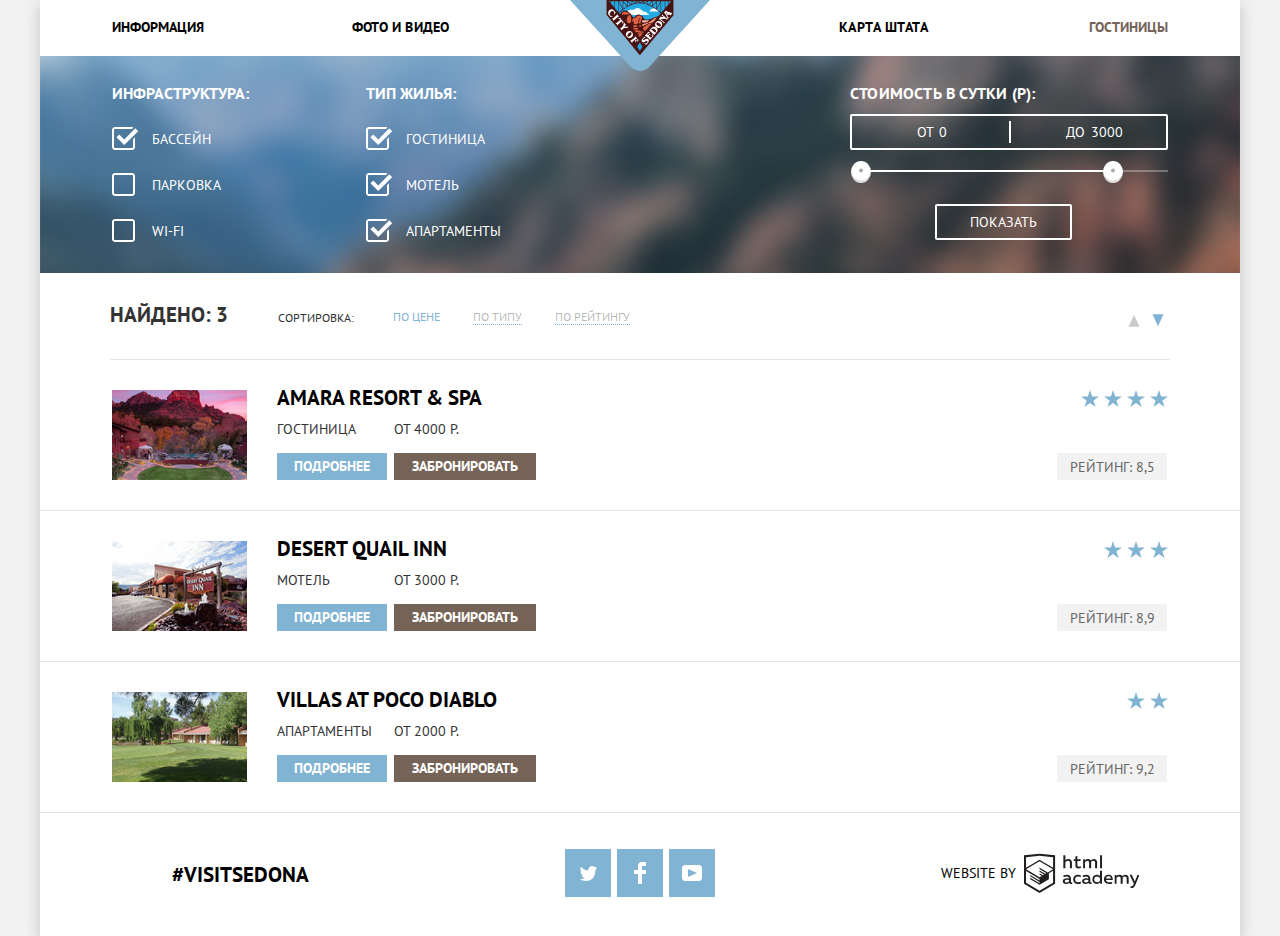
==== commit 9ae4f3ab: "Проект на защиту" ====
--- a/hotels.html
+++ b/hotels.html
@@ -5,8 +5,7 @@
     <title>HTML Academy: Седона</title>
     <link href="https://fonts.googleapis.com/css?family=PT+Sans:400,700&amp;subset=cyrillic" rel="stylesheet">
     <link rel="stylesheet" type="text/css" href="css/normalize.css">
-    <link rel="stylesheet" type="text/css" href="css/style.css">
-    <!-- <link href="css/outline.css" rel="stylesheet"> -->
+    <link rel="stylesheet" type="text/css" href="css/style-mini.css">
   </head>
   <body class="inner-page">
     <div class="container">
@@ -31,10 +30,8 @@
           </ul>
         </nav>
       </header>
-
       <main>
         <h1 class="visually-hidden">Поиск гостиницы в Седоне</h1>
-
         <section class="hotels-filter">
           <h2 class="visually-hidden">Фильтр поиска гостиницы</h2>
           <form class="filters container-second" method="get"  action="https://echo.htmlacademy.ru"> 
@@ -42,15 +39,15 @@
               <legend>Инфраструктура:</legend>
               <ul>
                 <li>                
-                  <input class="checkbox" type="checkbox" name="pool" id="pool" checked>
+                  <input class="checkbox visually-hidden" type="checkbox" name="pool" id="pool" checked>
                   <label for="pool" >Бассейн</label>
                 </li>
                 <li>
-                  <input class="checkbox" type="checkbox" name="parking" id="parking">
+                  <input class="checkbox visually-hidden" type="checkbox" name="parking" id="parking">
                   <label for="parking" >Парковка</label>
                 </li>
                 <li>
-                  <input class="checkbox" type="checkbox" name="wi-fi" id="wi-fi">
+                  <input class="checkbox visually-hidden" type="checkbox" name="wi-fi" id="wi-fi">
                   <label for="wi-fi" >wi-fi</label>
                 </li>
               </ul>            
@@ -59,41 +56,58 @@
               <legend>Тип жилья:</legend>
               <ul>
                 <li>
-                  <input class="checkbox" type="checkbox" name="hotel" id="hotel" checked>
+                  <input class="checkbox visually-hidden" type="checkbox" name="hotel" id="hotel" checked>
                   <label for="hotel" >Гостиница</label>
                 </li>
                 <li>
-                  <input class="checkbox" type="checkbox" name="motel" id="motel" checked>
+                  <input class="checkbox visually-hidden" type="checkbox" name="motel" id="motel" checked>
                   <label for="motel" >Мотель</label>                
                 </li>
                 <li>
-                  <input class="checkbox" type="checkbox" name="apartaments" id="apartaments" checked>
+                  <input class="checkbox visually-hidden" type="checkbox" name="apartaments" id="apartaments" checked>
                   <label for="apartaments">Апартаменты</label>
                 </li>
               </ul>
             </fieldset>
-            
-            <fieldset>
-              <legend>Стоимость в сутки(Р):</legend>
-              <p>
-                <input type="text" name="cost-min" id="cost-min" value="От 0" aria-label="Цена от">
-                <input type="text" name="cost-max" id="cost-max" value="До 3000" aria-label="Цена до">
-              </p>
-             <div>
-               <button class="slider-button" type="button" aria-label="Кнопка ползунка левая"></button>
-               <button class="slider-button" type="button" aria-label="Кнопка ползунка правая"></button>
-             </div>
-             <button class="submit-button" type="submit">Показать</button>          
+            <fieldset class="cost-filter">
+              <legend>Стоимость в сутки (Р):</legend>
+              <div class="cost-value">
+                <label>От
+                  <input type="text" name="cost-min" id="cost-min" maxlength="9" pattern="^[ 0-9]+$" placeholder="0" aria-label="Цена от">
+                </label>
+                <label>До
+                  <input type="text" name="cost-max" id="cost-max" maxlength="9" pattern="^[ 0-9]+$" placeholder="3000" aria-label="Цена до">
+                </label>
+              </div>
+              <div class="slider">
+                <button class="slider-button" type="button" aria-label="Кнопка ползунка левая"></button>
+                <button class="slider-button" type="button" aria-label="Кнопка ползунка правая"></button>
+              </div>
+              <button class="submit-button" type="submit">Показать</button>
             </fieldset>
           </form>        
         </section>
-
         <section class="hotels-list">
           <h2 class="visually-hidden">Список гостиниц</h2>
-          <div class="list-sort grey-line">
-            <div class="container-second">
-            <!-- Тут будет панель сортировки -->
-            </div>
+          <div class="list-sort grey-line container-second">
+            <form class="sort" method="get"  action="https://echo.htmlacademy.ru">
+              <h3 class="find">Найдено: 3</h3>
+              <p class="find">Сортировка:</p>
+              <fieldset class="first">
+                <input class="visually-hidden" type="radio" id="price" name="sort" checked>
+                <label for="price">По цене</label>
+                <input class="visually-hidden" type="radio" id="type" name="sort">
+                <label for="type">По типу</label>
+                <input class="visually-hidden" type="radio" id="ranking" name="sort">
+                <label for="ranking">По рейтингу</label>
+              </fieldset>
+              <fieldset class="second">
+                <input class="visually-hidden" type="radio" id="up" name="direction">
+                <label for="up" aria-label="Упорядочить по возрастанию"></label>
+                <input class="visually-hidden" type="radio" id="down" name="direction" checked>
+                <label for="down" aria-label="Упорядочить по убыванию"></label>
+              </fieldset>
+            </form>
           </div>
           <ul>
             <li class="grey-line">
@@ -114,7 +128,6 @@
                     </p>
                   </div>
                 </div>
-
                 <div class="hotel-ranking ">
                   <p class="hotel-stars">
                     <img src="img/star.svg" width="18" height="17" alt="4 out of 5 stars">
@@ -126,7 +139,6 @@
                 </div>
               </div>
             </li>
-
             <li class="grey-line">
               <div class="container-second">
                 <div class="hotel-data">
@@ -145,7 +157,6 @@
                     </p>
                   </div>
                 </div>
-                
                 <div class="hotel-ranking">
                   <p class="hotel-stars">
                     <img src="img/star.svg" width="18" height="17" alt="3 out of 5 stars">
@@ -156,7 +167,6 @@
                 </div>
               </div>
             </li>
-
             <li class="grey-line">
               <div class="container-second">  
                 <div class="hotel-data">
@@ -174,8 +184,7 @@
                       <a class="book btn" href="#">Забронировать</a>
                     </p>
                   </div>
-                </div>
-                
+                </div>                
                 <div class="hotel-ranking">
                   <p class="hotel-stars">
                     <img src="img/star.svg" width="18" height="17" alt="2 out of 5 stars">
@@ -188,10 +197,8 @@
           </ul>        
         </section>      
       </main>
-
       <footer class="main-footer">
         <a class="link-style visitsedona" href="#">#visitsedona</a>
-
         <ul class="footer-social">
           <li>
             <a class="twitter opacity" href="#">Твитер
@@ -215,10 +222,9 @@
             </a>
           </li>
         </ul> 
-
         <p class="footer-copyright">
           <span>website by</span>
-          <a class="HTML-Academy-link" href="https://htmlacademy.ru/intensive/htmlcss" target="blank">
+          <a class="Academy" href="https://htmlacademy.ru/intensive/htmlcss" target="blank">
             <svg xmlns="http://www.w3.org/2000/svg" width="115" height="41" aria-label="Логотип HTML-Academy" data-name="Layer 1" viewBox="0 0 113 39">
               <path fill="#231f20" d="M46.84 28.22a2.07 2.07 0 0 0 .58-.11v1.4a3.41 3.41 0 0 1-1.24.22 1.75 1.75 0 0 1-1.75-1 5.08 5.08 0 0 1-3.3 1.13c-1.59 0-3.06-.87-3.06-2.68 0-2.24 2.08-2.93 3.9-2.93a11.63 11.63 0 0 1 2.28.26v-.31c0-1.09-.8-1.86-2.3-1.86a7.79 7.79 0 0 0-3.15.67v-1.79a10.72 10.72 0 0 1 3.35-.58c2.48 0 4 1.18 4 3.83v3.14a.57.57 0 0 0 .69.61zm-6.76-1.19a1.42 1.42 0 0 0 1.64 1.29 3.56 3.56 0 0 0 2.53-1v-1.51a10.21 10.21 0 0 0-1.9-.22c-1.1.01-2.27.35-2.27 1.45zM53.06 20.62a5.29 5.29 0 0 1 2.7.67v1.79a4.28 4.28 0 0 0-2.42-.73 2.89 2.89 0 1 0 0 5.76 5.26 5.26 0 0 0 2.55-.67v1.8a6.58 6.58 0 0 1-2.9.6 4.42 4.42 0 0 1-4.72-4.54 4.54 4.54 0 0 1 4.79-4.68zM65.84 28.22a2.07 2.07 0 0 0 .58-.11v1.4a3.41 3.41 0 0 1-1.24.22 1.75 1.75 0 0 1-1.75-1 5.08 5.08 0 0 1-3.3 1.13c-1.59 0-3.06-.87-3.06-2.68 0-2.24 2.08-2.93 3.9-2.93a11.63 11.63 0 0 1 2.28.26v-.31c0-1.09-.8-1.86-2.3-1.86a7.79 7.79 0 0 0-3.15.67v-1.79a10.72 10.72 0 0 1 3.35-.58c2.48 0 4 1.18 4 3.83v3.14a.57.57 0 0 0 .69.61zm-6.76-1.19a1.42 1.42 0 0 0 1.64 1.29 3.56 3.56 0 0 0 2.53-1v-1.51a10.21 10.21 0 0 0-1.9-.22c-1.11.01-2.27.35-2.27 1.45zM76.67 16.85v12.76h-1.76v-1.39a4.07 4.07 0 0 1-3.35 1.62 4.62 4.62 0 0 1 0-9.22 4 4 0 0 1 3.15 1.37v-5.14h2zm-4.76 5.48a2.9 2.9 0 0 0 0 5.8 3 3 0 0 0 2.79-1.84v-2.13a3.06 3.06 0 0 0-2.79-1.83zM82.99 20.62c3.48 0 4.68 2.81 4.12 5.34h-6.58c.22 1.57 1.75 2.22 3.35 2.22a6.41 6.41 0 0 0 2.77-.62v1.68a7.5 7.5 0 0 1-3.14.6c-2.68 0-5-1.53-5-4.61a4.39 4.39 0 0 1 4.48-4.61zm.09 1.62a2.39 2.39 0 0 0-2.57 2.26h4.85a2.06 2.06 0 0 0-2.28-2.26zM89.1 29.61v-8.75h1.73v1.09a4 4 0 0 1 2.92-1.33 3 3 0 0 1 2.73 1.4 4.33 4.33 0 0 1 3.06-1.4 3.21 3.21 0 0 1 3.32 3.52v5.47h-2V24.2a1.67 1.67 0 0 0-1.73-1.84 2.94 2.94 0 0 0-2.17 1.18V29.61h-2V24.2a1.67 1.67 0 0 0-1.73-1.84 3.11 3.11 0 0 0-2.32 1.35v5.91h-2zM111.47 20.86h2l-4.1 9.93c-.95 2.28-2.19 3-3.52 3a5 5 0 0 1-1.15-.15v-1.66a3 3 0 0 0 .89.13c.95 0 1.66-.67 2.17-2l.18-.44-4.16-8.82h2.13l3 6.6zM40.66 1.53v5a4 4 0 0 1 2.83-1.2A3.41 3.41 0 0 1 47.1 8.9v5.41h-2V9.15a1.9 1.9 0 0 0-2-2.1 3.08 3.08 0 0 0-2.44 1.46v5.8h-2V1.53h2zM52.43 2.42v3.12h3.17v1.71h-3.17v4c0 1.15.53 1.53 1.66 1.53a4.71 4.71 0 0 0 1.77-.35v1.68a7.14 7.14 0 0 1-2.35.38 2.68 2.68 0 0 1-3-2.88V7.23h-1.6V5.52h1.57V2.88zM58.1 14.29V5.54h1.73v1.09a4 4 0 0 1 2.92-1.33 3 3 0 0 1 2.73 1.4 4.33 4.33 0 0 1 3.06-1.4 3.21 3.21 0 0 1 3.32 3.52v5.47h-2V8.88a1.67 1.67 0 0 0-1.73-1.84 2.94 2.94 0 0 0-2.17 1.18V14.29h-2V8.88a1.67 1.67 0 0 0-1.73-1.84 3.11 3.11 0 0 0-2.32 1.35v5.91h-2zM74.72 1.52h1.95v12.76h-1.95zM15.44.02h-.16L0 1.62v28l15.28 9.09 15.28-9.09v-28zm13.12 28.45l-13.28 7.9L2 28.47V16.99l13.22 7.87v1.43l-9.07-5.4v1.38l9.11 5.47v1.46l-9.1-5.42v1.38l9.11 5.47 9.19-5.5V19.22l4.1-2.45v11.67zm0-13.16l-3.65 2.14-1.68 1-8-4.76v1.38l6.84 4.07h-.06l-.15.09-1 .57-5.64-3.36v1.38l4.45 2.65-1.05.7-3.36-2v1.38l2.21 1.3-2.25 1.35-13.16-7.82 13.17-7.92zm0-1.39L15.21 6.05l-13.2 7.86V3.41l13.28-1.39 13.28 1.39v10.51z"/>
             </svg>
--- a/css/style-mini.css
+++ b/css/style-mini.css
@@ -0,0 +1 @@
+body{position:relative;margin:0;padding:0 40px;font-family:'PT Sans',Arial,sans-serif;font-size:14px;line-height:21px;color:#333;text-transform:uppercase;background-color:#f2f2f2}a{text-decoration:none}img{max-width:100%;height:auto}.visually-hidden:not(:focus):not(:active),input[type="checkbox"].visually-hidden,input[type="radio"].visually-hidden{position:absolute;width:1px;height:1px;margin:-1px;border:0;padding:0;white-space:nowrap;-webkit-clip-path:inset(100%);clip-path:inset(100%);clip:rect(0 0 0 0);overflow:hidden}.main-navigation{position:relative;color:black;font-weight:700;line-height:26px;background-color:#fff}.site-navigation,.footer-social,.site-navigation li{padding:0;margin:0;list-style:none}.link-style{color:black}.site-navigation a:focus,.main-footer a:focus,.site-navigation a:hover,.main-footer a:hover{color:#81b3d2}.site-navigation a:active,.main-footer a:active{color:rgba(0,0,0,.3)}.greeting{position:relative;background-image:url(../img/photo-canyon.jpg);background-position:0 -83px;background-repeat:no-repeat;background-size:100%;text-align:center;background-color:#ddebf4}.greeting:after{position:absolute;content:"";width:1200px;height:57px;bottom:0;left:0;background-image:url(../img/intro-mask.svg);background-repeat:no-repeat;background-size:100%}.features{background-color:#fff;text-align:center}span.line-break{display:block}.features b{font-size:21px;line-height:26px;color:black;margin-bottom:27px}.features b+p{line-height:26px;margin:0;margin-bottom:50px}.features-items{display:-webkit-box;display:-ms-flexbox;display:flex;-ms-flex-wrap:wrap;flex-wrap:wrap;-webkit-box-pack:start;-ms-flex-pack:start;justify-content:flex-start;-webkit-box-align:start;-ms-flex-align:start;align-items:flex-start;margin:0;padding:0;min-height:1098px}.features-items h3{color:#000;font-size:21px;font-weight:700}.features-items h3,.features-items p{margin:0;padding:0;word-wrap:break-word}.features-items li{display:-webkit-box;display:-ms-flexbox;display:flex;-webkit-box-orient:vertical;-webkit-box-direction:normal;-ms-flex-direction:column;flex-direction:column;-webkit-box-pack:justify;-ms-flex-pack:justify;justify-content:space-between;-webkit-box-align:center;-ms-flex-align:center;align-items:center;-ms-flex-wrap:wrap;flex-wrap:wrap;width:400px;min-height:256px;text-align:center;margin:0;padding:0;list-style:none}.features-items .blue,.features-items .grey{padding-top:47px;padding-bottom:59px;padding-left:20px;padding-right:20px;-webkit-box-sizing:border-box;box-sizing:border-box}.features-items .photo{width:800px;height:256px}.features-items .icons{min-height:330px;padding-top:60px;padding-bottom:82px;padding-left:20px;padding-right:20px;-webkit-box-sizing:border-box;box-sizing:border-box}.features-items .blue{color:#fff;background-color:#81b3d2}.blue h3{color:#fff}.features-items .grey{background-color:#eee}.search{background-color:#fff;text-align:center}.search b{display:block;padding-top:50px;margin-bottom:23px;font-size:30px;line-height:36px;color:black}.search b+p{padding:0;margin:0;margin-bottom:48px;line-height:24px}.search-form-button{width:568px;min-height:86px;padding:20px;font-size:21px;font-weight:700;line-height:24px;color:#fff;text-transform:uppercase;border:none;-webkit-box-sizing:border-box;box-sizing:border-box;z-index:2;background-color:#766357}.search-form-button:focus,.search-form-button:hover{background-color:#604e43}.search-form-button:active{color:rgba(255,255,255,.3);background-color:#503e33}.relativ-wrap{position:relative}.search-form-modal{position:absolute;top:86px;left:50%;margin-left:-284px;width:568px;min-height:395px;padding:55px;-webkit-box-sizing:border-box;box-sizing:border-box;color:#000;font-weight:700;line-height:26px;z-index:3;background-color:#fff;-webkit-box-shadow:0 5px 15px rgba(0,1,1,.2);box-shadow:0 5px 15px rgba(0,1,1,.2)}.searh-form input{padding:0;border:none;font-family:'PT Sans',Arial,sans-serif;font-size:14px;color:#000;font-weight:700;line-height:26px;text-transform:uppercase;background-color:#f2f2f2}.searh-form input::-webkit-input-placeholder{color:#000}.searh-form input::-moz-placeholder{color:#000}.searh-form input:-moz-placeholder{color:#000}.searh-form input:-ms-input-placeholder{color:#000}.searh-form input:focus{border:2px solid #e5e5e5;-webkit-box-sizing:border-box;box-sizing:border-box;background-color:#fff}.searh-form input:hover{background-color:#ebebeb}.searh-form p:nth-child(1){margin-bottom:29px}.searh-form p:nth-child(2){margin-bottom:30px}.searh-form label{text-align:left}label[for="date-arrival"],label[for="date-departure"]{display:inline-block;vertical-align:middle;width:108px}.number-person{display:-webkit-box;display:-ms-flexbox;display:flex}.number-person button{position:relative;background-color:#f2f2f2}label[for="number-of-adults"]{width:113px;padding-top:5px;-webkit-box-sizing:border-box;box-sizing:border-box}label[for="number-of-children"]{width:113px;text-align:center;margin-left:auto;padding-top:5px;padding-left:20px;-webkit-box-sizing:border-box;box-sizing:border-box}input[name="date-arrival"],input[name="date-departure"]{width:346px;height:38px;padding-left:13px;-webkit-box-sizing:border-box;box-sizing:border-box}input[name="number-of-adults"],input[name="number-of-children"]{width:38px;height:38px;text-align:center}.searh-form button{font-size:0}.searh-form button[type="button"]{width:38px;height:38px;border:none;padding:0;margin:0}button[type="button"].calendar-arrival{display:block;position:absolute;border:none;width:23px;height:22px;right:63px;top:62px;background-color:#f2f2f2}button.calendar-arrival:focus path,button.calendar-arrival:hover path{fill:black}button.calendar-arrival:active path{fill:#81b3d2}button[type="button"].calendar-departure{display:block;position:absolute;border:none;width:23px;height:22px;right:63px;top:129px;background-color:#f2f2f2}button.calendar-departure:focus path,button.calendar-departure:hover path{fill:black}button.calendar-departure:active path{fill:#81b3d2}button[class^="minus"]:after{content:"";display:block;width:12px;height:3px;position:absolute;top:50%;left:50%;margin-left:-6px;margin-top:-1px;background-color:#a9a9a9}button[class^="minus"]:focus:after,button[class^="minus"]:hover:after{background-color:black}button[class^="minus"]:active:after{background-color:#81b3d2}button[class^="pluse"]:after,button[class^="pluse"]:before{content:"";display:block;width:12px;height:3px;position:absolute;top:50%;left:50%;margin-left:-6px;margin-top:-1px;background-color:#a9a9a9}button[class^="pluse"]:before{-webkit-transform:rotate(90deg);-ms-transform:rotate(90deg);transform:rotate(90deg)}button[class^="pluse"]:focus:after,button[class^="pluse"]:focus:before,button[class^="pluse"]:hover:after,button[class^="pluse"]:hover:before{background-color:black}button[class^="pluse"]:active:after,button[class^="pluse"]:active:before{background-color:#81b3d2}.searh-form button[type="submit"]{margin-top:54px;width:100%;min-height:58px;font-family:'PT Sans',Arial,sans-serif;font-size:21px;color:#fff;font-weight:700;line-height:26px;text-transform:uppercase;word-wrap:break-word;border:none;padding:10px;-webkit-box-sizing:border-box;box-sizing:border-box;background-color:#81b3d2}.searh-form button[type="submit"]:focus,.searh-form button[type="submit"]:hover{background-color:#669ec0}.searh-form button[type="submit"]:active{color:rgba(255,255,255,.3);background-color:#5496bd}.search-form-modal p{margin:0;padding:0}.main-footer{min-height:120px;background-color:#fff}.main-footer a{font-size:21px;line-height:26px;font-weight:700}.footer-social a{display:-webkit-box;display:-ms-flexbox;display:flex;-webkit-box-pack:center;-ms-flex-pack:center;justify-content:center;-webkit-box-align:center;-ms-flex-align:center;align-items:center;width:46px;height:48px;font-size:0;background-color:#81b3d2}.footer-social a:focus,.footer-social a:hover{background-color:#669ec0}.footer-social a:active{background-color:#5496bd}a.opacity:active path{fill:rgba(255,255,255,.3)}.footer-copyright span{line-height:24px;color:black}.footer-copyright a{height:41px;margin-left:8px}.footer-copyright p{padding:0;margin:0}a.Academy:focus path,a.Academy:hover path{fill:#81b3d2}a.Academy:active path{fill:#bdbbbc}.container{width:1200px;margin-left:auto;margin-right:auto;-webkit-box-shadow:0 5px 15px rgba(0,1,1,.2);box-shadow:0 5px 15px rgba(0,1,1,.2)}.site-navigation{display:-webkit-box;display:-ms-flexbox;display:flex;-webkit-box-orient:horizontal;-webkit-box-direction:normal;-ms-flex-direction:row;flex-direction:row;-ms-flex-wrap:wrap;flex-wrap:wrap;padding:0 72px}.site-navigation li{display:block;width:200px;min-height:56px;padding-top:14px;word-wrap:break-word;-webkit-box-sizing:border-box;box-sizing:border-box}.site-navigation li:nth-child(4n+1),.site-navigation li:nth-child(4n+2){text-align:left}.site-navigation li:nth-child(4n+2){margin-left:40px;letter-spacing:.2px}.site-navigation li:nth-child(4n+3),.site-navigation li:nth-child(4n+4){text-align:right}.site-navigation li:nth-child(4n+3){margin-left:auto;letter-spacing:.5px}.site-navigation li:nth-child(4n+4){margin-left:40px}.main-header-logo{position:absolute;left:50%;z-index:2;margin-left:-70px}.greeting{min-height:509px}.greeting img{padding-top:76px}.features b{display:block;padding-top:60px}.main-footer{display:-webkit-box;display:-ms-flexbox;display:flex;min-height:120px;-webkit-box-pack:justify;-ms-flex-pack:justify;justify-content:space-between;-webkit-box-align:center;-ms-flex-align:center;align-items:center}.main-footer>*{display:-webkit-box;display:-ms-flexbox;display:flex;width:400px;min-height:120px;-webkit-box-pack:center;-ms-flex-pack:center;justify-content:center;-ms-flex-wrap:wrap;flex-wrap:wrap;-webkit-box-align:center;-ms-flex-align:center;align-items:center;padding-bottom:3px}.footer-social li{margin-left:3px;margin-right:3px}.visitsedona{padding:20px;padding-left:20px;text-align:center;word-wrap:break-word;-webkit-box-sizing:border-box;box-sizing:border-box}.footer-copyright{margin:0}.relativ-footer{position:absolute;bottom:6px;opacity:.9;width:1200px}.modal-hidden{display:none}.modal-show{display:block;z-index:1;-webkit-animation:shift 0.9s;animation:shift 0.9s}@-webkit-keyframes shift{0%{-webkit-transform:translateY(-85px);transform:translateY(-85px)}100%{-webkit-transform:translateY(0);transform:translateY(0)}}@keyframes shift{0%{-webkit-transform:translateY(-85px);transform:translateY(-85px)}100%{-webkit-transform:translateY(0);transform:translateY(0)}}.modal-error{-webkit-animation:shake 0.6s;animation:shake 0.6s}@-webkit-keyframes shake{0%,100%{-webkit-transform:translateX(0);transform:translateX(0)}10%,30%,50%,70%,90%{-webkit-transform:translateX(-10px);transform:translateX(-10px)}20%,40%,60%,80%{-webkit-transform:translateX(10px);transform:translateX(10px)}}@keyframes shake{0%,100%{-webkit-transform:translateX(0);transform:translateX(0)}10%,30%,50%,70%,90%{-webkit-transform:translateX(-10px);transform:translateX(-10px)}20%,40%,60%,80%{-webkit-transform:translateX(10px);transform:translateX(10px)}}.interactive-map{position:absolute;left:0;top:0;border:none}.main-navigation-current a{color:#766357}.hotels-filter{background-image:url(../img/filter-background.jpg);background-position:0 -294px;background-repeat:no-repeat;background-size:100%;color:#fff;background-color:#333}.hotels-filter ul,.hotels-list ul{padding-left:0;margin-top:0;margin-bottom:0;list-style:none}.filters fieldset{border:none}.filters legend{font-size:16px;font-weight:700;line-height:21px;margin-bottom:25px}.cost-filter legend{margin-bottom:10px;margin-left:12px;letter-spacing:.2px}input[type="checkbox"]+label::before{content:"";position:absolute;margin-left:-40px;margin-top:-2px;width:27px;height:23px;background-image:url(../img/checkbox-off.svg);background-repeat:no-repeat}input[type="checkbox"]:checked+label::before{background-image:url(../img/checkbox-on.svg)}input[type="checkbox"]:disabled+label::before{opacity:.3}input[type="checkbox"]:focus+label::before,input[type="radio"]:focus+label{outline-color:rgb(77,144,254);// #4D90FE outline-offset:-2px;outline-style:auto;outline-width:5px}.filters input,.submit-button{text-align:center;color:#fff;border:2px solid #fff;border-radius:2px;text-transform:uppercase;background-color:rgba(0,0,0,0);word-wrap:break-word}.filters input{width:70px;text-align:left;border:none}.cost-value{display:-webkit-box;display:-ms-flexbox;display:flex;-webkit-box-pack:start;-ms-flex-pack:start;justify-content:flex-start;-webkit-box-align:center;-ms-flex-align:center;align-items:center;width:314px;height:32px;margin-left:12px;margin-bottom:20px;border:2px solid #fff;border-radius:2px}.cost-value::before{content:"";position:absolute;width:2px;height:22px;background-color:#fff;margin-left:157px}.cost-value label{margin-left:65px}.cost-value label:nth-child(2){margin-left:55px}.cost-value input::-webkit-input-placeholder{color:#fff}.cost-valueinput::-moz-placeholder{color:#fff}.cost-value input:-moz-placeholder{color:#fff}.cost-value input:-ms-input-placeholder{color:#fff}.slider{position:relative;width:253px;height:2px;margin-left:20px;background-color:#fff;-webkit-box-shadow:57px 0 0 0 rgba(255,255,255,.3);box-shadow:57px 0 0 0 rgba(255,255,255,.3);margin-bottom:32px}.slider button{position:absolute;width:20px;height:22px;margin-top:-9px;margin-left:-7px;border:none;border-radius:50%;background-image:url(../img/filter-button.svg);background-position:50% 50%;background-size:100%}.slider button:nth-child(2){margin-left:245px}.slider button:hover{width:22px;height:24px;cursor:pointer}.submit-button{margin-left:97px;padding:8px 33px}.submit-button:hover{color:black;background-color:#fff}.hotels-list{background-color:#fff}.hotels-list h3{font-size:21px;font-weight:700;line-height:26px}.sort p,.sort label{font-size:12px;font-weight:400;line-height:18px;text-transform:uppercase}.sort h3.find{margin-right:50px;margin-bottom:3px}.sort p.find{margin-top:3px;margin-right:37px}.first label{margin-right:29px}.sort{display:-webkit-box;display:-ms-flexbox;display:flex;min-height:86px;-webkit-box-align:center;-ms-flex-align:center;align-items:center}.sort fieldset{padding:0;border:none}.first input:checked+label{color:#81b3d2}.first input:not(:checked)+label{color:rgba(0,0,0,.3);border-bottom:1px dotted #81b3d2}.first input:not(:checked):hover+label{color:#81b3d2;border-bottom:1px dotted #81b3d2}.first input:not(:checked):active+label{color:#000;border-bottom:none}.second{margin-left:auto;padding:0}.second label{display:inline-block;vertical-align:middle;width:20px;height:20px}.second input+label::before{content:"";position:absolute;-webkit-transform:scale(.55);-ms-transform:scale(.55);transform:scale(.55)}.second input[id="up"]+label::before{margin-top:-5px;border:10px solid transparent;border-bottom:22px solid #cacaca}.second input[id="down"]+label::before{border:10px solid transparent;border-top:22px solid #cacaca}.second input[id="up"]:checked+label:before{border-bottom:22px solid #81b3d2}.second input[id="down"]:checked+label:before{border-top:22px solid #81b3d2}.second input[id="up"]:not(:checked):hover+label:before{border-bottom:22px solid #000}.second input[id="down"]:not(:checked):hover+label:before{border-top:22px solid #000}.second input[id="up"]:not(:checked):active+label:before{border-bottom:22px solid #81b3d2}.second input[id="down"]:not(:checked):active+label:before{border-top:22px solid #81b3d2}.btn{font-weight:700;color:#fff;padding-top:3px;-webkit-box-sizing:border-box;box-sizing:border-box;margin-top:13px;background-color:#333}.detail{min-width:105px;min-height:27px;text-align:center;background-color:#81b3d2}.detail:focus,.detail:hover{background-color:#669ec0}.detail:active{background-color:#5496bd;color:rgba(255,255,255,.3)}.book{display:block;min-width:142px;min-height:27px;text-align:center;background-color:#766357}.book:focus,.book:hover{background-color:#604e43}.book:active{background-color:#503e33;color:rgba(255,255,255,.3)}.hotel-page:focus,.hotel-page:hover{color:#81b3d2}.hotel-page:active{color:rgba(0,0,0,.3)}.hotel-ranking{display:-webkit-box;display:-ms-flexbox;display:flex;-webkit-box-orient:vertical;-webkit-box-direction:normal;-ms-flex-direction:column;flex-direction:column;-webkit-box-pack:justify;-ms-flex-pack:justify;justify-content:space-between;-webkit-box-align:end;-ms-flex-align:end;align-items:flex-end;min-width:240px;min-height:90px}.hotel-stars{display:-webkit-box;display:-ms-flexbox;display:flex}.hotel-stars img{margin-top:5px;margin-right:2px;margin-left:3px}.hotel-ranking .ranking-block{min-width:110px;min-height:27px;color:#666;text-align:center;padding-top:4px;margin-right:3px;-webkit-box-sizing:border-box;box-sizing:border-box;background-color:#f2f2f2}.hotels-filter{min-height:217px}.filters{display:-webkit-box;display:-ms-flexbox;display:flex;-webkit-box-pack:justify;-ms-flex-pack:justify;justify-content:space-between}.filters li{display:-webkit-box;display:-ms-flexbox;display:flex;-webkit-box-orient:vertical;-webkit-box-direction:normal;-ms-flex-direction:column;flex-direction:column;margin-bottom:25px;padding-left:40px}.filters fieldset{padding:0;margin-top:27px;min-height:170px}.filters fieldset:nth-child(1){width:250px}.filters fieldset:nth-child(2){width:250px;margin-right:auto}.cost-filter{width:330px;min-height:155px}.hotels-list{min-height:540px}.list-sort{min-height:86px}.hotels-list ul{display:-webkit-box;display:-ms-flexbox;display:flex;-webkit-box-orient:vertical;-webkit-box-direction:normal;-ms-flex-direction:column;flex-direction:column}li.grey-line>div{display:-webkit-box;display:-ms-flexbox;display:flex;-webkit-box-pack:justify;-ms-flex-pack:justify;justify-content:space-between;padding-top:25px;padding-bottom:30px;min-height:150px;-webkit-box-sizing:border-box;box-sizing:border-box}.hotel-data{display:-webkit-box;display:-ms-flexbox;display:flex;min-width:730px}.text-wrap{display:-webkit-box;display:-ms-flexbox;display:flex;width:100%;-ms-flex-wrap:wrap;flex-wrap:wrap;-ms-flex-line-pack:start;align-content:flex-start}.hotel-data .left-group{display:-webkit-box;display:-ms-flexbox;display:flex;-webkit-box-orient:vertical;-webkit-box-direction:normal;-ms-flex-direction:column;flex-direction:column;-webkit-box-pack:justify;-ms-flex-pack:justify;justify-content:space-between;min-width:110px;margin-right:7px}.right-group{display:-webkit-box;display:-ms-flexbox;display:flex;-webkit-box-orient:vertical;-webkit-box-direction:normal;-ms-flex-direction:column;flex-direction:column;-webkit-box-pack:justify;-ms-flex-pack:justify;justify-content:space-between;min-width:140px}.hotels-list h3,.hotels-list p{padding:0;margin:0}a.hotel-page{width:100%;-ms-flex-item-align:start;align-self:flex-start;margin-bottom:8px}.hotel-data img{width:135px;height:90px;margin-top:5px;margin-left:2px;margin-right:30px}.container-second{width:1060px;margin-left:auto;margin-right:auto}.grey-line{border-bottom:1px solid #e5e5e5}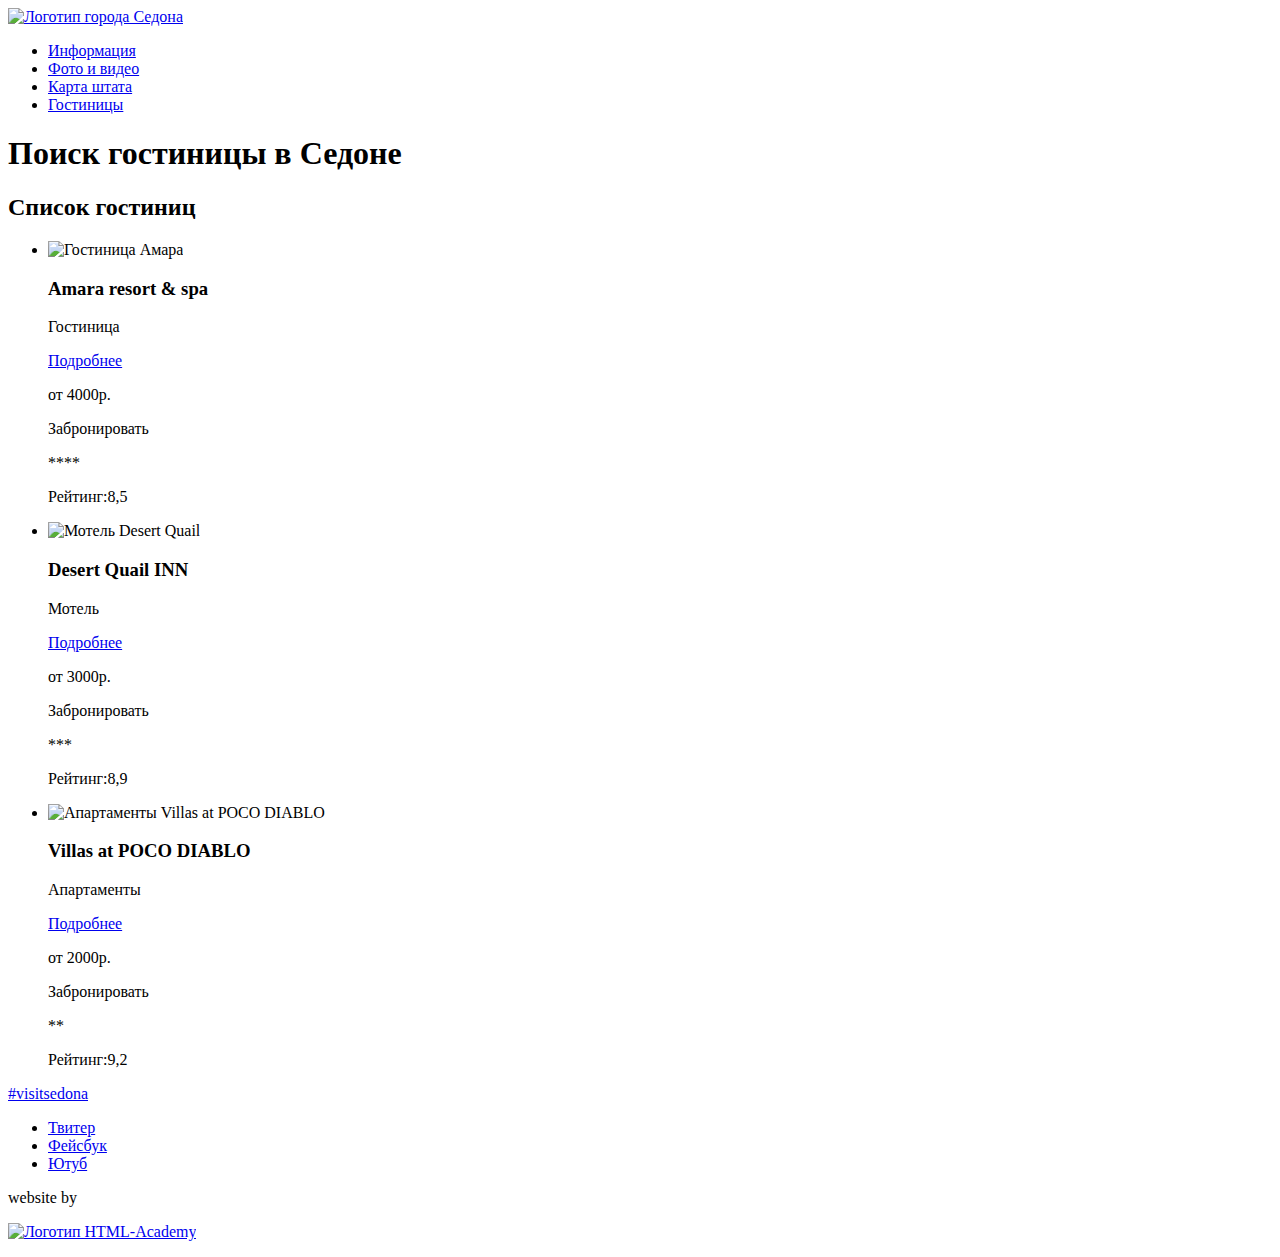
==== commit efdeb573: "Update hotels.html" ====
--- a/hotels.html
+++ b/hotels.html
@@ -3,235 +3,131 @@
   <head>
     <meta charset="utf-8">
     <title>HTML Academy: Седона</title>
-    <link href="https://fonts.googleapis.com/css?family=PT+Sans:400,700&amp;subset=cyrillic" rel="stylesheet">
-    <link rel="stylesheet" type="text/css" href="css/normalize.css">
-    <link rel="stylesheet" type="text/css" href="css/style-mini.css">
   </head>
-  <body class="inner-page">
-    <div class="container">
-      <header class="main-header">      
-        <nav class="main-navigation">
-          <a class="main-header-logo" href="index.html">
-            <img src="img/logo-city-sedona.svg" width="140" height="72" alt="Логотип города Седона">
-          </a>
-          <ul class="site-navigation">
-            <li>
-              <a class="link-style" href="info.html">Информация</a>
-            </li>
-            <li>
-              <a class="link-style" href="photo&video.html">Фото и видео</a>
-            </li>
-            <li>
-              <a class="link-style" href="map.html">Карта штата</a>
-            </li>
-            <li class="main-navigation-current">
-              <a class="link-style" href="#">Гостиницы</a>
-            </li>
-          </ul>
-        </nav>
-      </header>
-      <main>
-        <h1 class="visually-hidden">Поиск гостиницы в Седоне</h1>
-        <section class="hotels-filter">
-          <h2 class="visually-hidden">Фильтр поиска гостиницы</h2>
-          <form class="filters container-second" method="get"  action="https://echo.htmlacademy.ru"> 
-            <fieldset>
-              <legend>Инфраструктура:</legend>
-              <ul>
-                <li>                
-                  <input class="checkbox visually-hidden" type="checkbox" name="pool" id="pool" checked>
-                  <label for="pool" >Бассейн</label>
-                </li>
-                <li>
-                  <input class="checkbox visually-hidden" type="checkbox" name="parking" id="parking">
-                  <label for="parking" >Парковка</label>
-                </li>
-                <li>
-                  <input class="checkbox visually-hidden" type="checkbox" name="wi-fi" id="wi-fi">
-                  <label for="wi-fi" >wi-fi</label>
-                </li>
-              </ul>            
-            </fieldset>
-            <fieldset>
-              <legend>Тип жилья:</legend>
-              <ul>
-                <li>
-                  <input class="checkbox visually-hidden" type="checkbox" name="hotel" id="hotel" checked>
-                  <label for="hotel" >Гостиница</label>
-                </li>
-                <li>
-                  <input class="checkbox visually-hidden" type="checkbox" name="motel" id="motel" checked>
-                  <label for="motel" >Мотель</label>                
-                </li>
-                <li>
-                  <input class="checkbox visually-hidden" type="checkbox" name="apartaments" id="apartaments" checked>
-                  <label for="apartaments">Апартаменты</label>
-                </li>
-              </ul>
-            </fieldset>
-            <fieldset class="cost-filter">
-              <legend>Стоимость в сутки (Р):</legend>
-              <div class="cost-value">
-                <label>От
-                  <input type="text" name="cost-min" id="cost-min" maxlength="9" pattern="^[ 0-9]+$" placeholder="0" aria-label="Цена от">
-                </label>
-                <label>До
-                  <input type="text" name="cost-max" id="cost-max" maxlength="9" pattern="^[ 0-9]+$" placeholder="3000" aria-label="Цена до">
-                </label>
-              </div>
-              <div class="slider">
-                <button class="slider-button" type="button" aria-label="Кнопка ползунка левая"></button>
-                <button class="slider-button" type="button" aria-label="Кнопка ползунка правая"></button>
-              </div>
-              <button class="submit-button" type="submit">Показать</button>
-            </fieldset>
-          </form>        
-        </section>
-        <section class="hotels-list">
-          <h2 class="visually-hidden">Список гостиниц</h2>
-          <div class="list-sort grey-line container-second">
-            <form class="sort" method="get"  action="https://echo.htmlacademy.ru">
-              <h3 class="find">Найдено: 3</h3>
-              <p class="find">Сортировка:</p>
-              <fieldset class="first">
-                <input class="visually-hidden" type="radio" id="price" name="sort" checked>
-                <label for="price">По цене</label>
-                <input class="visually-hidden" type="radio" id="type" name="sort">
-                <label for="type">По типу</label>
-                <input class="visually-hidden" type="radio" id="ranking" name="sort">
-                <label for="ranking">По рейтингу</label>
-              </fieldset>
-              <fieldset class="second">
-                <input class="visually-hidden" type="radio" id="up" name="direction">
-                <label for="up" aria-label="Упорядочить по возрастанию"></label>
-                <input class="visually-hidden" type="radio" id="down" name="direction" checked>
-                <label for="down" aria-label="Упорядочить по убыванию"></label>
-              </fieldset>
-            </form>
-          </div>
-          <ul>
-            <li class="grey-line">
-              <div class="container-second">
-                <div class="hotel-data">
-                  <img src="img/minifoto-hotels-amara.jpg" width="135" height="90" alt="Гостиница Амара">
-                  <div class="text-wrap">
-                    <a class="link-style hotel-page" href="#">
-                      <h3>Amara resort & spa</h3>
-                    </a>
-                    <p class="left-group">
-                      <span>Гостиница</span>
-                      <a class="detail btn" href="#">Подробнее</a>
-                    </p>
-                    <p class="right-group">
-                      <span>от 4000 р.</span>
-                      <a class="book btn" href="#">Забронировать</a>
-                    </p>
-                  </div>
-                </div>
-                <div class="hotel-ranking ">
-                  <p class="hotel-stars">
-                    <img src="img/star.svg" width="18" height="17" alt="4 out of 5 stars">
-                    <img src="img/star.svg" width="18" height="17" alt="">
-                    <img src="img/star.svg" width="18" height="17" alt="">
-                    <img src="img/star.svg" width="18" height="17" alt="">
-                  </p>
-                  <p class="ranking-block">Рейтинг: 8,5</p> 
-                </div>
-              </div>
-            </li>
-            <li class="grey-line">
-              <div class="container-second">
-                <div class="hotel-data">
-                  <img src="img/minifoto-hotels-desert.jpg" width="135" height="90" alt="Мотель Desert Quail">
-                  <div class="text-wrap">
-                    <a class="link-style hotel-page" href="#">
-                      <h3>Desert Quail INN</h3>
-                    </a>
-                    <p class="left-group">
-                      <span>Мотель</span>
-                      <a class="detail btn" href="#">Подробнее</a>
-                    </p>
-                    <p class="right-group">
-                      <span>от 3000 р.</span>
-                      <a class="book btn" href="#">Забронировать</a>
-                    </p>
-                  </div>
-                </div>
-                <div class="hotel-ranking">
-                  <p class="hotel-stars">
-                    <img src="img/star.svg" width="18" height="17" alt="3 out of 5 stars">
-                    <img src="img/star.svg" width="18" height="17" alt="">
-                    <img src="img/star.svg" width="18" height="17" alt="">
-                  </p>
-                  <p class="ranking-block">Рейтинг: 8,9</p> 
-                </div>
-              </div>
-            </li>
-            <li class="grey-line">
-              <div class="container-second">  
-                <div class="hotel-data">
-                  <img src="img/minifoto-hotels-diablo.jpg" width="135" height="90" alt="Апартаменты Villas at POCO DIABLO">
-                  <div class="text-wrap">
-                    <a class="link-style hotel-page" href="#">
-                      <h3>Villas at POCO DIABLO</h3>
-                    </a>
-                    <p class="left-group">
-                      <span>Апартаменты</span>
-                      <a class="detail btn" href="#">Подробнее</a>
-                    </p>
-                    <p class="right-group">
-                      <span>от 2000 р.</span>
-                      <a class="book btn" href="#">Забронировать</a>
-                    </p>
-                  </div>
-                </div>                
-                <div class="hotel-ranking">
-                  <p class="hotel-stars">
-                    <img src="img/star.svg" width="18" height="17" alt="2 out of 5 stars">
-                    <img src="img/star.svg" width="18" height="17" alt="">
-                  </p>              
-                  <p class="ranking-block">Рейтинг: 9,2</p>              
-                </div>
-              </div>
-            </li> 
-          </ul>        
-        </section>      
-      </main>
-      <footer class="main-footer">
-        <a class="link-style visitsedona" href="#">#visitsedona</a>
-        <ul class="footer-social">
+  <body>
+    <header class="main-header">
+      
+      <nav class="main-navigation">
+        <a class="main-header-logo" href="index.html">
+          <img src="img/logo.png" width="140" height="72" alt="Логотип города Седона">
+        </a>
+        <ul class="site-navigation">
           <li>
-            <a class="twitter opacity" href="#">Твитер
-              <svg xmlns="http://www.w3.org/2000/svg" xmlns:xlink="http://www.w3.org/1999/xlink" width="17" height="15" viewBox="0 0 17 15">
-                <path fill="#FFF" d="M10.95.144c1.685-.496 2.984.27 3.577 1.179.673-.231 1.331-.481 2.011-.708a2.345 2.345 0 0 1-.857 1.768c.685.17 1.304-.491 1.304-.491-.169 1-1.006 1.788-1.563 2.024-.231 6.75-3.175 11.217-10.077 11.082h-.446c-.41 0-4.164-.46-4.898-1.887 2.271.196 3.893-.422 4.693-1.177-.96-.3-2.679-.477-2.979-2.95.349.106.564.228 1.19.119C1.705 8.247.374 7.53.448 5.33c.285.328 1.067.536 1.34.472C1.085 5.561-.182 2.442.894.85c1.818 1.854 3.735 3.606 7.152 3.773C8.254 2.33 9.183.793 10.95.144z"/>
-              </svg>
-            </a>
+            <a href="info.html">Информация</a>
           </li>
           <li>
-            <a class="facebook opacity" href="#">Фейсбук
-              <svg xmlns="http://www.w3.org/2000/svg" width="12" height="22" viewBox="0 0 12 22">
-                <path fill="#FFF" d="M12 4V0H8a4 4 0 0 0-4 4v4H0v4h4v10h4V12h4V8H8V4h4z"/>
-              </svg>
-            </a>
+            <a href="photo&video.html">Фото и видео</a>
           </li>
           <li>
-            <a class="youtube opacity" href="#">Ютуб
-              <svg xmlns="http://www.w3.org/2000/svg" xmlns:xlink="http://www.w3.org/1999/xlink" width="20" height="16" viewBox="0 0 20 16">
-                <path fill="#FFF" d="M17 0H3C1.35 0 0 1.35 0 3v10c0 1.65 1.35 3 3 3h14c1.65 0 3-1.35 3-3V3c0-1.65-1.35-3-3-3zM6.027 11.998V4.002L15.014 8l-8.987 3.998z"/>
-              </svg>
-            </a>
+            <a href="map.html">Карта штата</a>
           </li>
-        </ul> 
-        <p class="footer-copyright">
-          <span>website by</span>
-          <a class="Academy" href="https://htmlacademy.ru/intensive/htmlcss" target="blank">
-            <svg xmlns="http://www.w3.org/2000/svg" width="115" height="41" aria-label="Логотип HTML-Academy" data-name="Layer 1" viewBox="0 0 113 39">
-              <path fill="#231f20" d="M46.84 28.22a2.07 2.07 0 0 0 .58-.11v1.4a3.41 3.41 0 0 1-1.24.22 1.75 1.75 0 0 1-1.75-1 5.08 5.08 0 0 1-3.3 1.13c-1.59 0-3.06-.87-3.06-2.68 0-2.24 2.08-2.93 3.9-2.93a11.63 11.63 0 0 1 2.28.26v-.31c0-1.09-.8-1.86-2.3-1.86a7.79 7.79 0 0 0-3.15.67v-1.79a10.72 10.72 0 0 1 3.35-.58c2.48 0 4 1.18 4 3.83v3.14a.57.57 0 0 0 .69.61zm-6.76-1.19a1.42 1.42 0 0 0 1.64 1.29 3.56 3.56 0 0 0 2.53-1v-1.51a10.21 10.21 0 0 0-1.9-.22c-1.1.01-2.27.35-2.27 1.45zM53.06 20.62a5.29 5.29 0 0 1 2.7.67v1.79a4.28 4.28 0 0 0-2.42-.73 2.89 2.89 0 1 0 0 5.76 5.26 5.26 0 0 0 2.55-.67v1.8a6.58 6.58 0 0 1-2.9.6 4.42 4.42 0 0 1-4.72-4.54 4.54 4.54 0 0 1 4.79-4.68zM65.84 28.22a2.07 2.07 0 0 0 .58-.11v1.4a3.41 3.41 0 0 1-1.24.22 1.75 1.75 0 0 1-1.75-1 5.08 5.08 0 0 1-3.3 1.13c-1.59 0-3.06-.87-3.06-2.68 0-2.24 2.08-2.93 3.9-2.93a11.63 11.63 0 0 1 2.28.26v-.31c0-1.09-.8-1.86-2.3-1.86a7.79 7.79 0 0 0-3.15.67v-1.79a10.72 10.72 0 0 1 3.35-.58c2.48 0 4 1.18 4 3.83v3.14a.57.57 0 0 0 .69.61zm-6.76-1.19a1.42 1.42 0 0 0 1.64 1.29 3.56 3.56 0 0 0 2.53-1v-1.51a10.21 10.21 0 0 0-1.9-.22c-1.11.01-2.27.35-2.27 1.45zM76.67 16.85v12.76h-1.76v-1.39a4.07 4.07 0 0 1-3.35 1.62 4.62 4.62 0 0 1 0-9.22 4 4 0 0 1 3.15 1.37v-5.14h2zm-4.76 5.48a2.9 2.9 0 0 0 0 5.8 3 3 0 0 0 2.79-1.84v-2.13a3.06 3.06 0 0 0-2.79-1.83zM82.99 20.62c3.48 0 4.68 2.81 4.12 5.34h-6.58c.22 1.57 1.75 2.22 3.35 2.22a6.41 6.41 0 0 0 2.77-.62v1.68a7.5 7.5 0 0 1-3.14.6c-2.68 0-5-1.53-5-4.61a4.39 4.39 0 0 1 4.48-4.61zm.09 1.62a2.39 2.39 0 0 0-2.57 2.26h4.85a2.06 2.06 0 0 0-2.28-2.26zM89.1 29.61v-8.75h1.73v1.09a4 4 0 0 1 2.92-1.33 3 3 0 0 1 2.73 1.4 4.33 4.33 0 0 1 3.06-1.4 3.21 3.21 0 0 1 3.32 3.52v5.47h-2V24.2a1.67 1.67 0 0 0-1.73-1.84 2.94 2.94 0 0 0-2.17 1.18V29.61h-2V24.2a1.67 1.67 0 0 0-1.73-1.84 3.11 3.11 0 0 0-2.32 1.35v5.91h-2zM111.47 20.86h2l-4.1 9.93c-.95 2.28-2.19 3-3.52 3a5 5 0 0 1-1.15-.15v-1.66a3 3 0 0 0 .89.13c.95 0 1.66-.67 2.17-2l.18-.44-4.16-8.82h2.13l3 6.6zM40.66 1.53v5a4 4 0 0 1 2.83-1.2A3.41 3.41 0 0 1 47.1 8.9v5.41h-2V9.15a1.9 1.9 0 0 0-2-2.1 3.08 3.08 0 0 0-2.44 1.46v5.8h-2V1.53h2zM52.43 2.42v3.12h3.17v1.71h-3.17v4c0 1.15.53 1.53 1.66 1.53a4.71 4.71 0 0 0 1.77-.35v1.68a7.14 7.14 0 0 1-2.35.38 2.68 2.68 0 0 1-3-2.88V7.23h-1.6V5.52h1.57V2.88zM58.1 14.29V5.54h1.73v1.09a4 4 0 0 1 2.92-1.33 3 3 0 0 1 2.73 1.4 4.33 4.33 0 0 1 3.06-1.4 3.21 3.21 0 0 1 3.32 3.52v5.47h-2V8.88a1.67 1.67 0 0 0-1.73-1.84 2.94 2.94 0 0 0-2.17 1.18V14.29h-2V8.88a1.67 1.67 0 0 0-1.73-1.84 3.11 3.11 0 0 0-2.32 1.35v5.91h-2zM74.72 1.52h1.95v12.76h-1.95zM15.44.02h-.16L0 1.62v28l15.28 9.09 15.28-9.09v-28zm13.12 28.45l-13.28 7.9L2 28.47V16.99l13.22 7.87v1.43l-9.07-5.4v1.38l9.11 5.47v1.46l-9.1-5.42v1.38l9.11 5.47 9.19-5.5V19.22l4.1-2.45v11.67zm0-13.16l-3.65 2.14-1.68 1-8-4.76v1.38l6.84 4.07h-.06l-.15.09-1 .57-5.64-3.36v1.38l4.45 2.65-1.05.7-3.36-2v1.38l2.21 1.3-2.25 1.35-13.16-7.82 13.17-7.92zm0-1.39L15.21 6.05l-13.2 7.86V3.41l13.28-1.39 13.28 1.39v10.51z"/>
-            </svg>
-          </a>         
-        </p>     
-      </footer>
-    </div>  
+          <li class="current">
+            <a href="hotels.html">Гостиницы</a>
+          </li>
+        </ul>
+      </nav>
+    </header>
+
+    <main class="container">
+      <h1 class="visually-hidden">Поиск гостиницы в Седоне</h1>
+
+      <!-- Тут будет секция с фильтрами для гостиниц -->
+
+      <section class="hotels-list">
+        <h2 class="visually-hidden">Список гостиниц</h2>
+        <ul>
+         <li>                        
+            <div class="hotel-data">
+              <img src="#" width="135" height="90" alt="Гостиница Амара">
+              <h3>Amara resort & spa</h3>
+              <p class="left-group">
+                <p class="gray-text">Гостиница</p>
+                <a class="detail btn" href="#">Подробнее</a>                
+              </p>
+              <p class="right-group">
+              <p class="gray-text">от 4000р.</p>
+              <span class="book btn" href="#">Забронировать</span>
+              </p>
+            </div>
+
+            <div class="hotel-ranking">
+              <span class="stars">****</span>
+              <span class="ranking-block">
+                <p class="gray-text">Рейтинг:8,5</p>
+              </span>
+            </div>
+         </li>
+
+         <li>
+            <div class="hotel-data">
+              <img src="#" width="135" height="90" alt="Мотель Desert Quail">
+              <h3>Desert Quail INN</h3>
+              <p class="left-group">
+                <p class="gray-text">Мотель</p>
+                <a class="detail btn" href="#">Подробнее</a> 
+              </p>
+              <p class="right-group">
+              <p class="gray-text">от 3000р.</p>
+              <span class="book btn" href="#">Забронировать</span>
+              </p>
+            </div> 
+            
+            <div class="hotel-ranking">
+              <span class="stars">***</span>
+              <span class="ranking-block">
+                <p class="gray-text">Рейтинг:8,9</p>
+              </span>
+            </div>
+         </li>
+
+         <li>
+            <div class="hotel-data">
+              <img src="#" width="135" height="90" alt="Апартаменты Villas at POCO DIABLO">
+              <h3>Villas at POCO DIABLO</h3>
+              <p class="left-group">
+                <p class="gray-text">Апартаменты</p>
+                <a class="detail btn" href="#">Подробнее</a> 
+              </p>
+              <p class="right-group">
+              <p class="gray-text">от 2000р.</p>
+              <span class="book btn" href="#">Забронировать</span>
+              </p>
+            
+            <div class="hotel-ranking">
+              <span class="stars">**</span>
+              <span class="ranking-block">
+                <p class="gray-text">Рейтинг:9,2</p>
+              </span>
+            </div>
+         </li>
+
+        </ul>        
+      </section>      
+    </main>
+
+    <footer class="main-footer">
+      <a href="#">#visitsedona</a>
+
+      <div class="footer-social">
+        <ul>
+          <li>
+            <a href="#">Твитер</a>
+          </li>
+          <li>
+            <a href="#">Фейсбук</a>
+          </li>
+          <li>
+            <a href="#">Ютуб</a>
+          </li>
+        </ul>        
+      </div>
+
+      <p class="footer-copyright">
+        <p>website by</p>
+        <a href="https://htmlacademy.ru/intensive/htmlcss">
+          <img src="img/html-academy-logo.png" alt="Логотип HTML-Academy">
+        </a>         
+      </p>      
+    </footer>
   </body>
 </html>
-
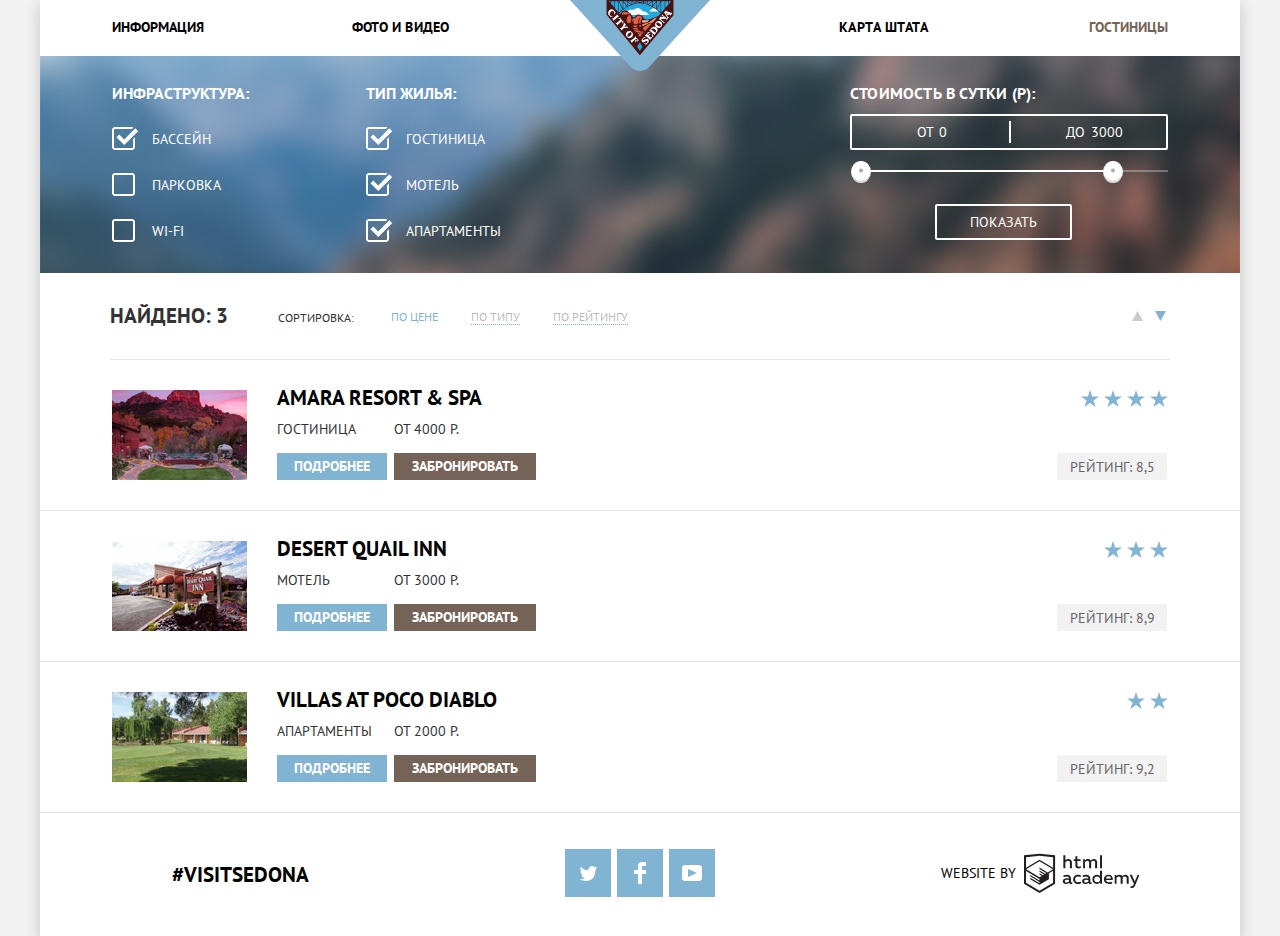
==== commit cfd9e491: "Защита(v.2)" ====
--- a/hotels.html
+++ b/hotels.html
@@ -3,131 +3,236 @@
   <head>
     <meta charset="utf-8">
     <title>HTML Academy: Седона</title>
+    <link href="https://fonts.googleapis.com/css?family=PT+Sans:400,700&amp;subset=cyrillic" rel="stylesheet">
+    <link rel="stylesheet" type="text/css" href="css/normalize.css">
+    <link rel="stylesheet" type="text/css" href="css/style-mini.css">
   </head>
-  <body>
-    <header class="main-header">
-      
-      <nav class="main-navigation">
-        <a class="main-header-logo" href="index.html">
-          <img src="img/logo.png" width="140" height="72" alt="Логотип города Седона">
-        </a>
-        <ul class="site-navigation">
+  <body class="inner-page">
+    <div class="container">
+      <header class="main-header">      
+        <nav class="main-navigation">
+          <a class="main-header-logo" href="index.html">
+            <img src="img/logo-city-sedona.svg" width="140" height="72" alt="Логотип города Седона">
+          </a>
+          <ul class="site-navigation">
+            <li>
+              <a class="link-style" href="info.html">Информация</a>
+            </li>
+            <li>
+              <a class="link-style" href="photo&video.html">Фото и видео</a>
+            </li>
+            <li>
+              <a class="link-style" href="map.html">Карта штата</a>
+            </li>
+            <li class="main-navigation-current">
+              <a class="link-style" href="#">Гостиницы</a>
+            </li>
+          </ul>
+        </nav>
+      </header>
+      <main>
+        <h1 class="visually-hidden">Поиск гостиницы в Седоне</h1>
+        <section class="hotels-filter">
+          <h2 class="visually-hidden">Фильтр поиска гостиницы</h2>
+          <form class="filters container-second" method="get"  action="https://echo.htmlacademy.ru"> 
+            <fieldset>
+              <legend>Инфраструктура:</legend>
+              <ul>
+                <li>                
+                  <input class="checkbox visually-hidden" type="checkbox" name="pool" id="pool" checked>
+                  <label for="pool" >Бассейн</label>
+                </li>
+                <li>
+                  <input class="checkbox visually-hidden" type="checkbox" name="parking" id="parking">
+                  <label for="parking" >Парковка</label>
+                </li>
+                <li>
+                  <input class="checkbox visually-hidden" type="checkbox" name="wi-fi" id="wi-fi">
+                  <label for="wi-fi" >wi-fi</label>
+                </li>
+              </ul>            
+            </fieldset>
+            <fieldset>
+              <legend>Тип жилья:</legend>
+              <ul>
+                <li>
+                  <input class="checkbox visually-hidden" type="checkbox" name="hotel" id="hotel" checked>
+                  <label for="hotel" >Гостиница</label>
+                </li>
+                <li>
+                  <input class="checkbox visually-hidden" type="checkbox" name="motel" id="motel" checked>
+                  <label for="motel" >Мотель</label>                
+                </li>
+                <li>
+                  <input class="checkbox visually-hidden" type="checkbox" name="apartaments" id="apartaments" checked>
+                  <label for="apartaments">Апартаменты</label>
+                </li>
+              </ul>
+            </fieldset>
+            <fieldset class="cost-filter">
+              <legend>Стоимость в сутки (Р):</legend>
+              <div class="cost-value">
+                <label>От
+                  <input type="text" name="cost-min" id="cost-min" maxlength="9" pattern="^[ 0-9]+$" placeholder="0" aria-label="Цена от">
+                </label>
+                <label>До
+                  <input type="text" name="cost-max" id="cost-max" maxlength="9" pattern="^[ 0-9]+$" placeholder="3000" aria-label="Цена до">
+                </label>
+              </div>
+              <div class="slider">
+                <button class="slider-button" type="button" aria-label="Кнопка ползунка левая"></button>
+                <button class="slider-button" type="button" aria-label="Кнопка ползунка правая"></button>
+              </div>
+              <button class="submit-button" type="submit">Показать</button>
+            </fieldset>
+          </form>        
+        </section>
+        <section class="hotels-list">
+          <h2 class="visually-hidden">Список гостиниц</h2>
+          <div class="list-sort grey-line container-second">            
+            <h3 class="find">Найдено: 3</h3>
+            <p class="find">Сортировка:</p>
+            <div class="first">
+              <a href="#" class="active">По цене</a>
+              <a href="#">По типу</a>
+              <a href="#">По рейтингу</a>
+            </div>
+            <div class="second">
+              <a href="#" class="up" aria-label="Упорядочить по возрастанию">
+                <svg xmlns="http://www.w3.org/2000/svg" width="11" height="10" viewBox="0 0 11 10">
+                  <path fill="#cacaca" d="M5.5 0L0 10h11z"/>
+                </svg>
+              </a>
+              <a href="#" class="down active" aria-label="Упорядочить по убыванию">
+                <svg xmlns="http://www.w3.org/2000/svg" width="11" height="10" viewBox="0 0 11 10">
+                  <path fill="#cacaca" d="M5.5 10L0 0h11"/>
+                </svg>
+              </a>
+            </div>
+          </div>
+          <ul>
+            <li class="grey-line">
+              <div class="container-second">
+                <div class="hotel-data">
+                  <img src="img/minifoto-hotels-amara.jpg" width="135" height="90" alt="Гостиница Амара">
+                  <div class="text-wrap">
+                    <a class="link-style hotel-page" href="#">
+                      <h3>Amara resort & spa</h3>
+                    </a>
+                    <p class="left-group">
+                      <span>Гостиница</span>
+                      <a class="detail btn" href="#">Подробнее</a>
+                    </p>
+                    <p class="right-group">
+                      <span>от 4000 р.</span>
+                      <a class="book btn" href="#">Забронировать</a>
+                    </p>
+                  </div>
+                </div>
+                <div class="hotel-ranking ">
+                  <p class="hotel-stars">
+                    <img src="img/star.svg" width="18" height="17" alt="4 out of 5 stars">
+                    <img src="img/star.svg" width="18" height="17" alt="">
+                    <img src="img/star.svg" width="18" height="17" alt="">
+                    <img src="img/star.svg" width="18" height="17" alt="">
+                  </p>
+                  <p class="ranking-block">Рейтинг: 8,5</p> 
+                </div>
+              </div>
+            </li>
+            <li class="grey-line">
+              <div class="container-second">
+                <div class="hotel-data">
+                  <img src="img/minifoto-hotels-desert.jpg" width="135" height="90" alt="Мотель Desert Quail">
+                  <div class="text-wrap">
+                    <a class="link-style hotel-page" href="#">
+                      <h3>Desert Quail INN</h3>
+                    </a>
+                    <p class="left-group">
+                      <span>Мотель</span>
+                      <a class="detail btn" href="#">Подробнее</a>
+                    </p>
+                    <p class="right-group">
+                      <span>от 3000 р.</span>
+                      <a class="book btn" href="#">Забронировать</a>
+                    </p>
+                  </div>
+                </div>
+                <div class="hotel-ranking">
+                  <p class="hotel-stars">
+                    <img src="img/star.svg" width="18" height="17" alt="3 out of 5 stars">
+                    <img src="img/star.svg" width="18" height="17" alt="">
+                    <img src="img/star.svg" width="18" height="17" alt="">
+                  </p>
+                  <p class="ranking-block">Рейтинг: 8,9</p> 
+                </div>
+              </div>
+            </li>
+            <li class="grey-line">
+              <div class="container-second">  
+                <div class="hotel-data">
+                  <img src="img/minifoto-hotels-diablo.jpg" width="135" height="90" alt="Апартаменты Villas at POCO DIABLO">
+                  <div class="text-wrap">
+                    <a class="link-style hotel-page" href="#">
+                      <h3>Villas at POCO DIABLO</h3>
+                    </a>
+                    <p class="left-group">
+                      <span>Апартаменты</span>
+                      <a class="detail btn" href="#">Подробнее</a>
+                    </p>
+                    <p class="right-group">
+                      <span>от 2000 р.</span>
+                      <a class="book btn" href="#">Забронировать</a>
+                    </p>
+                  </div>
+                </div>                
+                <div class="hotel-ranking">
+                  <p class="hotel-stars">
+                    <img src="img/star.svg" width="18" height="17" alt="2 out of 5 stars">
+                    <img src="img/star.svg" width="18" height="17" alt="">
+                  </p>              
+                  <p class="ranking-block">Рейтинг: 9,2</p>              
+                </div>
+              </div>
+            </li> 
+          </ul>        
+        </section>      
+      </main>
+      <footer class="main-footer">
+        <a class="link-style visitsedona" href="#">#visitsedona</a>
+        <ul class="footer-social">
           <li>
-            <a href="info.html">Информация</a>
+            <a class="twitter opacity" href="#">Твитер
+              <svg xmlns="http://www.w3.org/2000/svg" xmlns:xlink="http://www.w3.org/1999/xlink" width="17" height="15" viewBox="0 0 17 15">
+                <path fill="#FFF" d="M10.95.144c1.685-.496 2.984.27 3.577 1.179.673-.231 1.331-.481 2.011-.708a2.345 2.345 0 0 1-.857 1.768c.685.17 1.304-.491 1.304-.491-.169 1-1.006 1.788-1.563 2.024-.231 6.75-3.175 11.217-10.077 11.082h-.446c-.41 0-4.164-.46-4.898-1.887 2.271.196 3.893-.422 4.693-1.177-.96-.3-2.679-.477-2.979-2.95.349.106.564.228 1.19.119C1.705 8.247.374 7.53.448 5.33c.285.328 1.067.536 1.34.472C1.085 5.561-.182 2.442.894.85c1.818 1.854 3.735 3.606 7.152 3.773C8.254 2.33 9.183.793 10.95.144z"/>
+              </svg>
+            </a>
           </li>
           <li>
-            <a href="photo&video.html">Фото и видео</a>
+            <a class="facebook opacity" href="#">Фейсбук
+              <svg xmlns="http://www.w3.org/2000/svg" width="12" height="22" viewBox="0 0 12 22">
+                <path fill="#FFF" d="M12 4V0H8a4 4 0 0 0-4 4v4H0v4h4v10h4V12h4V8H8V4h4z"/>
+              </svg>
+            </a>
           </li>
           <li>
-            <a href="map.html">Карта штата</a>
+            <a class="youtube opacity" href="#">Ютуб
+              <svg xmlns="http://www.w3.org/2000/svg" xmlns:xlink="http://www.w3.org/1999/xlink" width="20" height="16" viewBox="0 0 20 16">
+                <path fill="#FFF" d="M17 0H3C1.35 0 0 1.35 0 3v10c0 1.65 1.35 3 3 3h14c1.65 0 3-1.35 3-3V3c0-1.65-1.35-3-3-3zM6.027 11.998V4.002L15.014 8l-8.987 3.998z"/>
+              </svg>
+            </a>
           </li>
-          <li class="current">
-            <a href="hotels.html">Гостиницы</a>
-          </li>
-        </ul>
-      </nav>
-    </header>
-
-    <main class="container">
-      <h1 class="visually-hidden">Поиск гостиницы в Седоне</h1>
-
-      <!-- Тут будет секция с фильтрами для гостиниц -->
-
-      <section class="hotels-list">
-        <h2 class="visually-hidden">Список гостиниц</h2>
-        <ul>
-         <li>                        
-            <div class="hotel-data">
-              <img src="#" width="135" height="90" alt="Гостиница Амара">
-              <h3>Amara resort & spa</h3>
-              <p class="left-group">
-                <p class="gray-text">Гостиница</p>
-                <a class="detail btn" href="#">Подробнее</a>                
-              </p>
-              <p class="right-group">
-              <p class="gray-text">от 4000р.</p>
-              <span class="book btn" href="#">Забронировать</span>
-              </p>
-            </div>
-
-            <div class="hotel-ranking">
-              <span class="stars">****</span>
-              <span class="ranking-block">
-                <p class="gray-text">Рейтинг:8,5</p>
-              </span>
-            </div>
-         </li>
-
-         <li>
-            <div class="hotel-data">
-              <img src="#" width="135" height="90" alt="Мотель Desert Quail">
-              <h3>Desert Quail INN</h3>
-              <p class="left-group">
-                <p class="gray-text">Мотель</p>
-                <a class="detail btn" href="#">Подробнее</a> 
-              </p>
-              <p class="right-group">
-              <p class="gray-text">от 3000р.</p>
-              <span class="book btn" href="#">Забронировать</span>
-              </p>
-            </div> 
-            
-            <div class="hotel-ranking">
-              <span class="stars">***</span>
-              <span class="ranking-block">
-                <p class="gray-text">Рейтинг:8,9</p>
-              </span>
-            </div>
-         </li>
-
-         <li>
-            <div class="hotel-data">
-              <img src="#" width="135" height="90" alt="Апартаменты Villas at POCO DIABLO">
-              <h3>Villas at POCO DIABLO</h3>
-              <p class="left-group">
-                <p class="gray-text">Апартаменты</p>
-                <a class="detail btn" href="#">Подробнее</a> 
-              </p>
-              <p class="right-group">
-              <p class="gray-text">от 2000р.</p>
-              <span class="book btn" href="#">Забронировать</span>
-              </p>
-            
-            <div class="hotel-ranking">
-              <span class="stars">**</span>
-              <span class="ranking-block">
-                <p class="gray-text">Рейтинг:9,2</p>
-              </span>
-            </div>
-         </li>
-
-        </ul>        
-      </section>      
-    </main>
-
-    <footer class="main-footer">
-      <a href="#">#visitsedona</a>
-
-      <div class="footer-social">
-        <ul>
-          <li>
-            <a href="#">Твитер</a>
-          </li>
-          <li>
-            <a href="#">Фейсбук</a>
-          </li>
-          <li>
-            <a href="#">Ютуб</a>
-          </li>
-        </ul>        
-      </div>
-
-      <p class="footer-copyright">
-        <p>website by</p>
-        <a href="https://htmlacademy.ru/intensive/htmlcss">
-          <img src="img/html-academy-logo.png" alt="Логотип HTML-Academy">
-        </a>         
-      </p>      
-    </footer>
+        </ul> 
+        <p class="footer-copyright">
+          <span>website by</span>
+          <a class="Academy" href="https://htmlacademy.ru/intensive/htmlcss" target="blank">
+            <svg xmlns="http://www.w3.org/2000/svg" width="115" height="41" aria-label="Логотип HTML-Academy" data-name="Layer 1" viewBox="0 0 113 39">
+              <path fill="#231f20" d="M46.84 28.22a2.07 2.07 0 0 0 .58-.11v1.4a3.41 3.41 0 0 1-1.24.22 1.75 1.75 0 0 1-1.75-1 5.08 5.08 0 0 1-3.3 1.13c-1.59 0-3.06-.87-3.06-2.68 0-2.24 2.08-2.93 3.9-2.93a11.63 11.63 0 0 1 2.28.26v-.31c0-1.09-.8-1.86-2.3-1.86a7.79 7.79 0 0 0-3.15.67v-1.79a10.72 10.72 0 0 1 3.35-.58c2.48 0 4 1.18 4 3.83v3.14a.57.57 0 0 0 .69.61zm-6.76-1.19a1.42 1.42 0 0 0 1.64 1.29 3.56 3.56 0 0 0 2.53-1v-1.51a10.21 10.21 0 0 0-1.9-.22c-1.1.01-2.27.35-2.27 1.45zM53.06 20.62a5.29 5.29 0 0 1 2.7.67v1.79a4.28 4.28 0 0 0-2.42-.73 2.89 2.89 0 1 0 0 5.76 5.26 5.26 0 0 0 2.55-.67v1.8a6.58 6.58 0 0 1-2.9.6 4.42 4.42 0 0 1-4.72-4.54 4.54 4.54 0 0 1 4.79-4.68zM65.84 28.22a2.07 2.07 0 0 0 .58-.11v1.4a3.41 3.41 0 0 1-1.24.22 1.75 1.75 0 0 1-1.75-1 5.08 5.08 0 0 1-3.3 1.13c-1.59 0-3.06-.87-3.06-2.68 0-2.24 2.08-2.93 3.9-2.93a11.63 11.63 0 0 1 2.28.26v-.31c0-1.09-.8-1.86-2.3-1.86a7.79 7.79 0 0 0-3.15.67v-1.79a10.72 10.72 0 0 1 3.35-.58c2.48 0 4 1.18 4 3.83v3.14a.57.57 0 0 0 .69.61zm-6.76-1.19a1.42 1.42 0 0 0 1.64 1.29 3.56 3.56 0 0 0 2.53-1v-1.51a10.21 10.21 0 0 0-1.9-.22c-1.11.01-2.27.35-2.27 1.45zM76.67 16.85v12.76h-1.76v-1.39a4.07 4.07 0 0 1-3.35 1.62 4.62 4.62 0 0 1 0-9.22 4 4 0 0 1 3.15 1.37v-5.14h2zm-4.76 5.48a2.9 2.9 0 0 0 0 5.8 3 3 0 0 0 2.79-1.84v-2.13a3.06 3.06 0 0 0-2.79-1.83zM82.99 20.62c3.48 0 4.68 2.81 4.12 5.34h-6.58c.22 1.57 1.75 2.22 3.35 2.22a6.41 6.41 0 0 0 2.77-.62v1.68a7.5 7.5 0 0 1-3.14.6c-2.68 0-5-1.53-5-4.61a4.39 4.39 0 0 1 4.48-4.61zm.09 1.62a2.39 2.39 0 0 0-2.57 2.26h4.85a2.06 2.06 0 0 0-2.28-2.26zM89.1 29.61v-8.75h1.73v1.09a4 4 0 0 1 2.92-1.33 3 3 0 0 1 2.73 1.4 4.33 4.33 0 0 1 3.06-1.4 3.21 3.21 0 0 1 3.32 3.52v5.47h-2V24.2a1.67 1.67 0 0 0-1.73-1.84 2.94 2.94 0 0 0-2.17 1.18V29.61h-2V24.2a1.67 1.67 0 0 0-1.73-1.84 3.11 3.11 0 0 0-2.32 1.35v5.91h-2zM111.47 20.86h2l-4.1 9.93c-.95 2.28-2.19 3-3.52 3a5 5 0 0 1-1.15-.15v-1.66a3 3 0 0 0 .89.13c.95 0 1.66-.67 2.17-2l.18-.44-4.16-8.82h2.13l3 6.6zM40.66 1.53v5a4 4 0 0 1 2.83-1.2A3.41 3.41 0 0 1 47.1 8.9v5.41h-2V9.15a1.9 1.9 0 0 0-2-2.1 3.08 3.08 0 0 0-2.44 1.46v5.8h-2V1.53h2zM52.43 2.42v3.12h3.17v1.71h-3.17v4c0 1.15.53 1.53 1.66 1.53a4.71 4.71 0 0 0 1.77-.35v1.68a7.14 7.14 0 0 1-2.35.38 2.68 2.68 0 0 1-3-2.88V7.23h-1.6V5.52h1.57V2.88zM58.1 14.29V5.54h1.73v1.09a4 4 0 0 1 2.92-1.33 3 3 0 0 1 2.73 1.4 4.33 4.33 0 0 1 3.06-1.4 3.21 3.21 0 0 1 3.32 3.52v5.47h-2V8.88a1.67 1.67 0 0 0-1.73-1.84 2.94 2.94 0 0 0-2.17 1.18V14.29h-2V8.88a1.67 1.67 0 0 0-1.73-1.84 3.11 3.11 0 0 0-2.32 1.35v5.91h-2zM74.72 1.52h1.95v12.76h-1.95zM15.44.02h-.16L0 1.62v28l15.28 9.09 15.28-9.09v-28zm13.12 28.45l-13.28 7.9L2 28.47V16.99l13.22 7.87v1.43l-9.07-5.4v1.38l9.11 5.47v1.46l-9.1-5.42v1.38l9.11 5.47 9.19-5.5V19.22l4.1-2.45v11.67zm0-13.16l-3.65 2.14-1.68 1-8-4.76v1.38l6.84 4.07h-.06l-.15.09-1 .57-5.64-3.36v1.38l4.45 2.65-1.05.7-3.36-2v1.38l2.21 1.3-2.25 1.35-13.16-7.82 13.17-7.92zm0-1.39L15.21 6.05l-13.2 7.86V3.41l13.28-1.39 13.28 1.39v10.51z"/>
+            </svg>
+          </a>         
+        </p>     
+      </footer>
+    </div>  
   </body>
 </html>
+
--- a/css/style-mini.css
+++ b/css/style-mini.css
@@ -0,0 +1 @@
+body{position:relative;margin:0;padding:0 40px;font-family:'PT Sans',Arial,sans-serif;font-size:14px;line-height:21px;color:#333;text-transform:uppercase;background-color:#f2f2f2}a{text-decoration:none}img{max-width:100%;height:auto}.visually-hidden:not(:focus):not(:active),input[type="checkbox"].visually-hidden,input[type="radio"].visually-hidden{position:absolute;width:1px;height:1px;margin:-1px;border:0;padding:0;white-space:nowrap;-webkit-clip-path:inset(100%);clip-path:inset(100%);clip:rect(0 0 0 0);overflow:hidden}.main-navigation{position:relative;color:black;font-weight:700;line-height:26px;background-color:#fff}.site-navigation,.footer-social,.site-navigation li{padding:0;margin:0;list-style:none}.link-style{color:black}.site-navigation a:focus,.main-footer a:focus,.site-navigation a:hover,.main-footer a:hover{color:#81b3d2}.site-navigation a:active,.main-footer a:active{color:rgba(0,0,0,.3)}.greeting{position:relative;background-image:url(../img/photo-canyon.jpg);background-position:0 -83px;background-repeat:no-repeat;background-size:100%;text-align:center;background-color:#ddebf4}.greeting:after{position:absolute;content:"";width:1200px;height:57px;bottom:0;left:0;background-image:url(../img/intro-mask.svg);background-repeat:no-repeat;background-size:100%}.features{background-color:#fff;text-align:center}span.line-break{display:block}.features b{font-size:21px;line-height:26px;color:black;margin-bottom:27px}.features b+p{line-height:26px;margin:0;margin-bottom:50px}.features-items{display:-webkit-box;display:-ms-flexbox;display:flex;-ms-flex-wrap:wrap;flex-wrap:wrap;-webkit-box-pack:start;-ms-flex-pack:start;justify-content:flex-start;-webkit-box-align:start;-ms-flex-align:start;align-items:flex-start;margin:0;padding:0;min-height:1098px}.features-items h3{color:#000;font-size:21px;font-weight:700}.features-items h3,.features-items p{margin:0;padding:0;word-wrap:break-word}.features-items li{display:-webkit-box;display:-ms-flexbox;display:flex;-webkit-box-orient:vertical;-webkit-box-direction:normal;-ms-flex-direction:column;flex-direction:column;-webkit-box-pack:justify;-ms-flex-pack:justify;justify-content:space-between;-webkit-box-align:center;-ms-flex-align:center;align-items:center;-ms-flex-wrap:wrap;flex-wrap:wrap;width:400px;min-height:256px;text-align:center;margin:0;padding:0;list-style:none}.features-items .blue,.features-items .grey{padding-top:47px;padding-bottom:59px;padding-left:20px;padding-right:20px;-webkit-box-sizing:border-box;box-sizing:border-box}.features-items .photo{width:800px;height:256px}.features-items .icons{min-height:330px;padding-top:60px;padding-bottom:82px;padding-left:20px;padding-right:20px;-webkit-box-sizing:border-box;box-sizing:border-box}.features-items .blue{color:#fff;background-color:#81b3d2}.blue h3{color:#fff}.features-items .grey{background-color:#eee}.search{background-color:#fff;text-align:center}.search b{display:block;padding-top:50px;margin-bottom:23px;font-size:30px;line-height:36px;color:black}.search b+p{padding:0;margin:0;margin-bottom:48px;line-height:24px}.search-form-button{width:568px;min-height:86px;padding:20px;font-size:21px;font-weight:700;line-height:24px;color:#fff;text-transform:uppercase;border:none;-webkit-box-sizing:border-box;box-sizing:border-box;z-index:2;background-color:#766357}.search-form-button:focus,.search-form-button:hover{background-color:#604e43}.search-form-button:active{color:rgba(255,255,255,.3);background-color:#503e33}.relativ-wrap{position:relative}.search-form-modal{position:absolute;top:86px;left:50%;margin-left:-284px;width:568px;min-height:395px;padding:55px;-webkit-box-sizing:border-box;box-sizing:border-box;color:#000;font-weight:700;line-height:26px;z-index:3;background-color:#fff;-webkit-box-shadow:0 5px 15px rgba(0,1,1,.2);box-shadow:0 5px 15px rgba(0,1,1,.2)}.searh-form input{padding:0;border:none;font-family:'PT Sans',Arial,sans-serif;font-size:14px;color:#000;font-weight:700;line-height:26px;text-transform:uppercase;background-color:#f2f2f2}.searh-form input::-webkit-input-placeholder{color:#000}.searh-form input::-moz-placeholder{color:#000}.searh-form input:-moz-placeholder{color:#000}.searh-form input:-ms-input-placeholder{color:#000}.searh-form input:focus{border:2px solid #e5e5e5;-webkit-box-sizing:border-box;box-sizing:border-box;background-color:#fff}.searh-form input:hover{background-color:#ebebeb}.searh-form p:nth-child(1){margin-bottom:29px}.searh-form p:nth-child(2){margin-bottom:30px}.searh-form label{text-align:left}label[for="date-arrival"],label[for="date-departure"]{display:inline-block;vertical-align:middle;width:108px}.number-person{display:-webkit-box;display:-ms-flexbox;display:flex}.number-person button{position:relative;background-color:#f2f2f2}label[for="number-of-adults"]{width:113px;padding-top:5px;-webkit-box-sizing:border-box;box-sizing:border-box}label[for="number-of-children"]{width:113px;text-align:center;margin-left:auto;padding-top:5px;padding-left:20px;-webkit-box-sizing:border-box;box-sizing:border-box}input[name="date-arrival"],input[name="date-departure"]{width:346px;height:38px;padding-left:13px;-webkit-box-sizing:border-box;box-sizing:border-box}input[name="number-of-adults"],input[name="number-of-children"]{width:38px;height:38px;text-align:center}.searh-form button{font-size:0}.searh-form button[type="button"]{width:38px;height:38px;border:none;padding:0;margin:0}button[type="button"].calendar-arrival{display:block;position:absolute;border:none;width:23px;height:22px;right:63px;top:62px;background-color:#f2f2f2}button.calendar-arrival:focus path,button.calendar-arrival:hover path{fill:black}button.calendar-arrival:active path{fill:#81b3d2}button[type="button"].calendar-departure{display:block;position:absolute;border:none;width:23px;height:22px;right:63px;top:129px;background-color:#f2f2f2}button.calendar-departure:focus path,button.calendar-departure:hover path{fill:black}button.calendar-departure:active path{fill:#81b3d2}button[class^="minus"]:after{content:"";display:block;width:12px;height:3px;position:absolute;top:50%;left:50%;margin-left:-6px;margin-top:-1px;background-color:#a9a9a9}button[class^="minus"]:focus:after,button[class^="minus"]:hover:after{background-color:black}button[class^="minus"]:active:after{background-color:#81b3d2}button[class^="pluse"]:after,button[class^="pluse"]:before{content:"";display:block;width:12px;height:3px;position:absolute;top:50%;left:50%;margin-left:-6px;margin-top:-1px;background-color:#a9a9a9}button[class^="pluse"]:before{-webkit-transform:rotate(90deg);-ms-transform:rotate(90deg);transform:rotate(90deg)}button[class^="pluse"]:focus:after,button[class^="pluse"]:focus:before,button[class^="pluse"]:hover:after,button[class^="pluse"]:hover:before{background-color:black}button[class^="pluse"]:active:after,button[class^="pluse"]:active:before{background-color:#81b3d2}.searh-form button[type="submit"]{margin-top:54px;width:100%;min-height:58px;font-family:'PT Sans',Arial,sans-serif;font-size:21px;color:#fff;font-weight:700;line-height:26px;text-transform:uppercase;word-wrap:break-word;border:none;padding:10px;-webkit-box-sizing:border-box;box-sizing:border-box;background-color:#81b3d2}.searh-form button[type="submit"]:focus,.searh-form button[type="submit"]:hover{background-color:#669ec0}.searh-form button[type="submit"]:active{color:rgba(255,255,255,.3);background-color:#5496bd}.search-form-modal p{margin:0;padding:0}.main-footer{min-height:120px;background-color:#fff}.main-footer a{font-size:21px;line-height:26px;font-weight:700}.footer-social a{display:-webkit-box;display:-ms-flexbox;display:flex;-webkit-box-pack:center;-ms-flex-pack:center;justify-content:center;-webkit-box-align:center;-ms-flex-align:center;align-items:center;width:46px;height:48px;font-size:0;background-color:#81b3d2}.footer-social a:focus,.footer-social a:hover{background-color:#669ec0}.footer-social a:active{background-color:#5496bd}a.opacity:active path{fill:rgba(255,255,255,.3)}.footer-copyright span{line-height:24px;color:black}.footer-copyright a{height:41px;margin-left:8px}.footer-copyright p{padding:0;margin:0}a.Academy:focus path,a.Academy:hover path{fill:#81b3d2}a.Academy:active path{fill:#bdbbbc}.container{width:1200px;margin-left:auto;margin-right:auto;-webkit-box-shadow:0 5px 15px rgba(0,1,1,.2);box-shadow:0 5px 15px rgba(0,1,1,.2)}.site-navigation{display:-webkit-box;display:-ms-flexbox;display:flex;-webkit-box-orient:horizontal;-webkit-box-direction:normal;-ms-flex-direction:row;flex-direction:row;-ms-flex-wrap:wrap;flex-wrap:wrap;padding:0 72px}.site-navigation li{display:block;width:200px;min-height:56px;padding-top:14px;word-wrap:break-word;-webkit-box-sizing:border-box;box-sizing:border-box}.site-navigation li:nth-child(4n+1),.site-navigation li:nth-child(4n+2){text-align:left}.site-navigation li:nth-child(4n+2){margin-left:40px;letter-spacing:.2px}.site-navigation li:nth-child(4n+3),.site-navigation li:nth-child(4n+4){text-align:right}.site-navigation li:nth-child(4n+3){margin-left:auto;letter-spacing:.5px}.site-navigation li:nth-child(4n+4){margin-left:40px}.main-header-logo{position:absolute;left:50%;z-index:2;margin-left:-70px}.greeting{min-height:509px}.greeting img{padding-top:76px}.features b{display:block;padding-top:60px}.main-footer{display:-webkit-box;display:-ms-flexbox;display:flex;min-height:120px;-webkit-box-pack:justify;-ms-flex-pack:justify;justify-content:space-between;-webkit-box-align:center;-ms-flex-align:center;align-items:center}.main-footer>*{display:-webkit-box;display:-ms-flexbox;display:flex;width:400px;min-height:120px;-webkit-box-pack:center;-ms-flex-pack:center;justify-content:center;-ms-flex-wrap:wrap;flex-wrap:wrap;-webkit-box-align:center;-ms-flex-align:center;align-items:center;padding-bottom:3px}.footer-social li{margin-left:3px;margin-right:3px}.visitsedona{padding:20px;padding-left:20px;text-align:center;word-wrap:break-word;-webkit-box-sizing:border-box;box-sizing:border-box}.footer-copyright{margin:0}.relativ-footer{position:absolute;bottom:6px;opacity:.9;width:1200px}.modal-hidden{display:none}.modal-show{display:block;z-index:1;-webkit-animation:shift 0.9s;animation:shift 0.9s}@-webkit-keyframes shift{0%{-webkit-transform:translateY(-85px);transform:translateY(-85px)}100%{-webkit-transform:translateY(0);transform:translateY(0)}}@keyframes shift{0%{-webkit-transform:translateY(-85px);transform:translateY(-85px)}100%{-webkit-transform:translateY(0);transform:translateY(0)}}.modal-error{-webkit-animation:shake 0.6s;animation:shake 0.6s}@-webkit-keyframes shake{0%,100%{-webkit-transform:translateX(0);transform:translateX(0)}10%,30%,50%,70%,90%{-webkit-transform:translateX(-10px);transform:translateX(-10px)}20%,40%,60%,80%{-webkit-transform:translateX(10px);transform:translateX(10px)}}@keyframes shake{0%,100%{-webkit-transform:translateX(0);transform:translateX(0)}10%,30%,50%,70%,90%{-webkit-transform:translateX(-10px);transform:translateX(-10px)}20%,40%,60%,80%{-webkit-transform:translateX(10px);transform:translateX(10px)}}.interactive-map{position:absolute;left:0;top:0;border:none}.main-navigation-current a{color:#766357}.hotels-filter{background-image:url(../img/filter-background.jpg);background-position:0 -294px;background-repeat:no-repeat;background-size:100%;color:#fff;background-color:#333}.hotels-filter ul,.hotels-list ul{padding-left:0;margin-top:0;margin-bottom:0;list-style:none}.filters fieldset{border:none}.filters legend{font-size:16px;font-weight:700;line-height:21px;margin-bottom:25px}.cost-filter legend{margin-bottom:10px;margin-left:12px;letter-spacing:.2px}input[type="checkbox"]+label::before{content:"";position:absolute;margin-left:-40px;margin-top:-2px;width:27px;height:23px;background-image:url(../img/checkbox-off.svg);background-repeat:no-repeat}input[type="checkbox"]:checked+label::before{background-image:url(../img/checkbox-on.svg)}input[type="checkbox"]:disabled+label::before{opacity:.3}input[type="checkbox"]:focus+label::before,input[type="radio"]:focus+label{outline-color:rgb(77,144,254);outline-offset:-2px;outline-style:auto;outline-width:5px}.filters input,.submit-button{text-align:center;color:#fff;border:2px solid #fff;border-radius:2px;text-transform:uppercase;background-color:rgba(0,0,0,0);word-wrap:break-word}.filters input{width:70px;text-align:left;border:none}.cost-value{display:-webkit-box;display:-ms-flexbox;display:flex;-webkit-box-pack:start;-ms-flex-pack:start;justify-content:flex-start;-webkit-box-align:center;-ms-flex-align:center;align-items:center;width:314px;height:32px;margin-left:12px;margin-bottom:20px;border:2px solid #fff;border-radius:2px}.cost-value::before{content:"";position:absolute;width:2px;height:22px;background-color:#fff;margin-left:157px}.cost-value label{margin-left:65px}.cost-value label:nth-child(2){margin-left:55px}.cost-value input::-webkit-input-placeholder{color:#fff}.cost-valueinput::-moz-placeholder{color:#fff}.cost-value input:-moz-placeholder{color:#fff}.cost-value input:-ms-input-placeholder{color:#fff}.slider{position:relative;width:253px;height:2px;margin-left:20px;background-color:#fff;-webkit-box-shadow:57px 0 0 0 rgba(255,255,255,.3);box-shadow:57px 0 0 0 rgba(255,255,255,.3);margin-bottom:32px}.slider button{position:absolute;width:20px;height:22px;margin-top:-9px;margin-left:-7px;border:none;border-radius:50%;background-image:url(../img/filter-button.svg);background-position:50% 50%;background-size:100%}.slider button:nth-child(2){margin-left:245px}.slider button:hover{width:22px;height:24px;cursor:pointer}.submit-button{margin-left:97px;padding:8px 33px}.submit-button:hover{color:black;background-color:#fff}.hotels-list{background-color:#fff}.hotels-list h3{font-size:21px;font-weight:700;line-height:26px}.list-sort p,.list-sort a{font-size:12px;font-weight:400;line-height:18px;text-transform:uppercase}.list-sort h3.find{margin-right:50px}.list-sort p.find{margin-top:3px;margin-right:37px}.first a{margin-right:29px}.list-sort{display:-webkit-box;display:-ms-flexbox;display:flex;min-height:86px;-webkit-box-align:center;-ms-flex-align:center;align-items:center}.first a{color:rgba(0,0,0,.3);border-bottom:1px dotted #81b3d2}.first a.active{color:#81b3d2;border-bottom:none}.first a:hover{color:#81b3d2;border-bottom:1px dotted #81b3d2}.first a:active{color:#000;border-bottom:none}.second{margin-left:auto}.second a{display:inline-block;vertical-align:middle;margin:0 4px}.active path{fill:#81b3d2}.second a:focus{outline-color:rgb(77,144,254);outline-offset:-2px;outline-style:auto;outline-width:5px}.second a:hover>svg>path{fill:#000}.second a:active>svg>path{fill:#81b3d2}.btn{font-weight:700;color:#fff;padding-top:3px;-webkit-box-sizing:border-box;box-sizing:border-box;margin-top:13px;background-color:#333}.detail{min-width:105px;min-height:27px;text-align:center;background-color:#81b3d2}.detail:focus,.detail:hover{background-color:#669ec0}.detail:active{background-color:#5496bd;color:rgba(255,255,255,.3)}.book{display:block;min-width:142px;min-height:27px;text-align:center;background-color:#766357}.book:focus,.book:hover{background-color:#604e43}.book:active{background-color:#503e33;color:rgba(255,255,255,.3)}.hotel-page:focus,.hotel-page:hover{color:#81b3d2}.hotel-page:active{color:rgba(0,0,0,.3)}.hotel-ranking{display:-webkit-box;display:-ms-flexbox;display:flex;-webkit-box-orient:vertical;-webkit-box-direction:normal;-ms-flex-direction:column;flex-direction:column;-webkit-box-pack:justify;-ms-flex-pack:justify;justify-content:space-between;-webkit-box-align:end;-ms-flex-align:end;align-items:flex-end;min-width:240px;min-height:90px}.hotel-stars{display:-webkit-box;display:-ms-flexbox;display:flex}.hotel-stars img{margin-top:5px;margin-right:2px;margin-left:3px}.hotel-ranking .ranking-block{min-width:110px;min-height:27px;color:#666;text-align:center;padding-top:4px;margin-right:3px;-webkit-box-sizing:border-box;box-sizing:border-box;background-color:#f2f2f2}.hotels-filter{min-height:217px}.filters{display:-webkit-box;display:-ms-flexbox;display:flex;-webkit-box-pack:justify;-ms-flex-pack:justify;justify-content:space-between}.filters li{display:-webkit-box;display:-ms-flexbox;display:flex;-webkit-box-orient:vertical;-webkit-box-direction:normal;-ms-flex-direction:column;flex-direction:column;margin-bottom:25px;padding-left:40px}.filters fieldset{padding:0;margin-top:27px;min-height:170px}.filters fieldset:nth-child(1){width:250px}.filters fieldset:nth-child(2){width:250px;margin-right:auto}.cost-filter{width:330px;min-height:155px}.hotels-list{min-height:540px}.list-sort{min-height:86px}.hotels-list ul{display:-webkit-box;display:-ms-flexbox;display:flex;-webkit-box-orient:vertical;-webkit-box-direction:normal;-ms-flex-direction:column;flex-direction:column}li.grey-line>div{display:-webkit-box;display:-ms-flexbox;display:flex;-webkit-box-pack:justify;-ms-flex-pack:justify;justify-content:space-between;padding-top:25px;padding-bottom:30px;min-height:150px;-webkit-box-sizing:border-box;box-sizing:border-box}.hotel-data{display:-webkit-box;display:-ms-flexbox;display:flex;min-width:730px}.text-wrap{display:-webkit-box;display:-ms-flexbox;display:flex;width:100%;-ms-flex-wrap:wrap;flex-wrap:wrap;-ms-flex-line-pack:start;align-content:flex-start}.hotel-data .left-group{display:-webkit-box;display:-ms-flexbox;display:flex;-webkit-box-orient:vertical;-webkit-box-direction:normal;-ms-flex-direction:column;flex-direction:column;-webkit-box-pack:justify;-ms-flex-pack:justify;justify-content:space-between;min-width:110px;margin-right:7px}.right-group{display:-webkit-box;display:-ms-flexbox;display:flex;-webkit-box-orient:vertical;-webkit-box-direction:normal;-ms-flex-direction:column;flex-direction:column;-webkit-box-pack:justify;-ms-flex-pack:justify;justify-content:space-between;min-width:140px}.hotels-list h3,.hotels-list p{padding:0;margin:0}a.hotel-page{width:100%;-ms-flex-item-align:start;align-self:flex-start;margin-bottom:8px}.hotel-data img{width:135px;height:90px;margin-top:5px;margin-left:2px;margin-right:30px}.container-second{width:1060px;margin-left:auto;margin-right:auto}.grey-line{border-bottom:1px solid #e5e5e5}